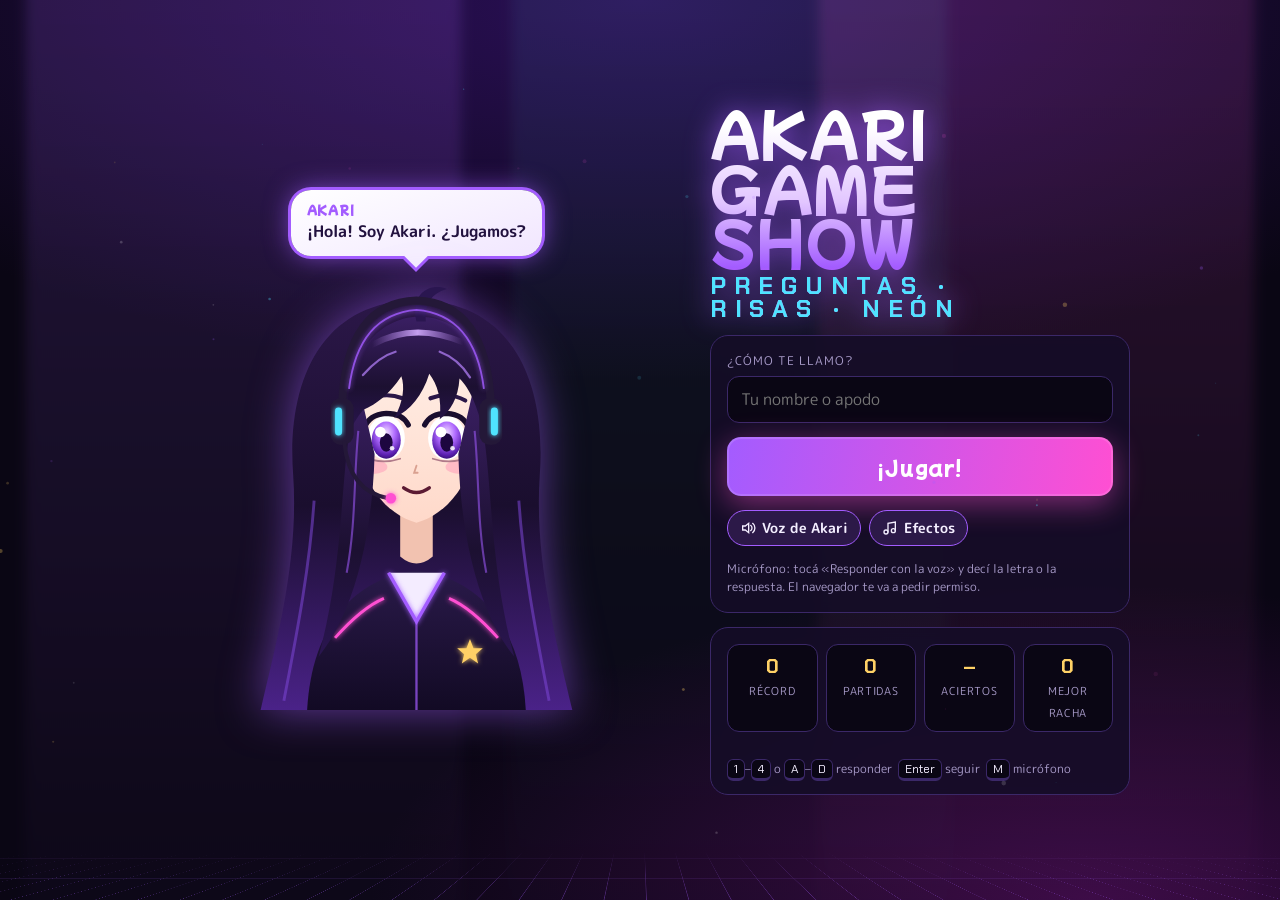
==== akari/index.html @ da3af395 "Agregar Akari Game Show: juego de preguntas con presentadora anime Juego en un único HTML: Akari en " ====
<!doctype html>
<html lang="es">
<head>
<meta charset="utf-8">
<meta name="viewport" content="width=device-width,initial-scale=1,viewport-fit=cover">
<!--WRAP-END-->
<title>Akari Game Show</title>
<meta name="claude:viewport-fit-sides" content="cover">
<meta name="theme-color" content="#0a0614">
<link rel="preconnect" href="https://fonts.googleapis.com">
<link rel="preconnect" href="https://fonts.gstatic.com" crossorigin>
<link rel="stylesheet" href="https://fonts.googleapis.com/css2?family=Chakra+Petch:wght@500;700&family=M+PLUS+Rounded+1c:wght@400;700;800&family=Mochiy+Pop+One&display=swap">
<style>
/* Layout: plató de neón a pantalla completa. Akari a la izquierda (arriba en el celular), tablero de preguntas a la derecha. Un solo look oscuro a propósito. */
:root{
  --ink:#0a0614; --panel:#150d27; --panel-2:#1f1439; --line:#3b2868;
  --violet:#a35cff; --pink:#ff4fd2; --cyan:#4fe3ff; --gold:#ffd166;
  --good:#4dffa6; --bad:#ff4d6d; --text:#f4eeff; --muted:#a99cca;
  --f-display:"Mochiy Pop One","M PLUS Rounded 1c",system-ui,sans-serif;
  --f-body:"M PLUS Rounded 1c",system-ui,-apple-system,"Segoe UI",sans-serif;
  --f-hud:"Chakra Petch",ui-monospace,"SFMono-Regular",Menlo,monospace;
  color-scheme:dark;
}
html,body{height:100%}
body{margin:0;background:var(--ink);color:var(--text);font-family:var(--f-body);font-size:15px;overflow:hidden;-webkit-tap-highlight-color:transparent}
button,input{font:inherit;color:inherit}
button{cursor:pointer}
:focus-visible{outline:3px solid var(--cyan);outline-offset:3px}
[hidden]{display:none!important}

/* ---------- Escenario de fondo ---------- */
#bg{position:fixed;inset:0;overflow:hidden;z-index:0;pointer-events:none;
  background:radial-gradient(120% 70% at 50% 0%,#2a0f56 0%,transparent 60%),radial-gradient(80% 50% at 85% 100%,#3a0b45 0%,transparent 70%),var(--ink)}
.beam{position:absolute;top:-10%;width:34vmax;height:120vmax;transform-origin:50% 0;
  background:linear-gradient(to bottom,color-mix(in srgb,var(--violet) 38%,transparent),transparent 70%);
  filter:blur(6px);opacity:.45;mix-blend-mode:screen;animation:sweep 9s ease-in-out infinite alternate}
.beam.b1{left:2%;animation-delay:-2s}
.beam.b2{right:2%;animation-duration:11s;background:linear-gradient(to bottom,color-mix(in srgb,var(--pink) 32%,transparent),transparent 70%)}
.beam.b3{left:40%;animation-duration:13s;opacity:.25;background:linear-gradient(to bottom,color-mix(in srgb,var(--cyan) 30%,transparent),transparent 65%)}
@keyframes sweep{from{transform:rotate(-24deg)}to{transform:rotate(24deg)}}
.floor{position:absolute;left:-50%;right:-50%;bottom:-6%;height:52%;transform:perspective(420px) rotateX(62deg);transform-origin:50% 100%;
  background-image:linear-gradient(color-mix(in srgb,var(--violet) 55%,transparent) 1.5px,transparent 1.5px),linear-gradient(90deg,color-mix(in srgb,var(--violet) 55%,transparent) 1.5px,transparent 1.5px);
  background-size:56px 56px;animation:floor 3s linear infinite;
  -webkit-mask-image:linear-gradient(to top,#000 10%,transparent 85%);mask-image:linear-gradient(to top,#000 10%,transparent 85%)}
@keyframes floor{to{background-position:0 56px,0 0}}
#fx{position:fixed;inset:0;width:100%;height:100%;z-index:5;pointer-events:none}

/* ---------- App ---------- */
#app{position:relative;z-index:1;height:100%;display:flex;flex-direction:column;
  padding-left:max(16px,env(safe-area-inset-left,0px));padding-right:max(16px,env(safe-area-inset-right,0px));padding-block:10px;box-sizing:border-box}
.screen{flex:1;min-height:0;display:flex;flex-direction:column}
.screen[hidden]{display:none!important}

/* ---------- Akari ---------- */
#akStage{position:relative;display:flex;align-items:center;justify-content:center;min-height:0}
#akWrap{position:relative;height:100%;aspect-ratio:300/380;max-width:100%;cursor:pointer;filter:drop-shadow(0 0 22px color-mix(in srgb,var(--violet) 55%,transparent))}
#akari{width:100%;height:100%;display:block;overflow:visible}
#akari *{transform-box:fill-box}
#akBody{animation:breathe 3.6s ease-in-out infinite;transform-origin:50% 100%}
@keyframes breathe{50%{transform:translateY(2.5px) scaleY(.995)}}
#akHead{transform-origin:50% 90%;transition:transform .35s cubic-bezier(.3,1.6,.5,1)}
#ahoge{transform-origin:20% 100%;animation:bob 2.4s ease-in-out infinite}
@keyframes bob{50%{transform:rotate(14deg)}}
.lock{transform-origin:50% 0;animation:sway 4.2s ease-in-out infinite}
#lockR{animation-delay:-2.1s}
@keyframes sway{50%{transform:skewX(3deg)}}
.eye-open{transform-origin:center;transition:transform .07s}
.iris{transition:transform .25s ease-out}
.eye-happy,.eye-closed,.fx-a{display:none}
#akari.blink .eye-open{transform:scaleY(.08)}
.brow{transform-origin:center;transition:transform .25s}
.blush{opacity:.45;transition:opacity .3s}
.mouth{display:none}.mouth.on{display:inline}
.mood-happy .eye-open,.mood-laugh .eye-open{display:none}
.mood-happy .eye-happy,.mood-laugh .eye-happy{display:inline}
.mood-happy .blush,.mood-laugh .blush,.mood-sad .blush{opacity:.85}
.mood-smug #eyeR .eye-open{display:none}.mood-smug #eyeR .eye-happy{display:inline}
.mood-smug #browL{transform:rotate(7deg) translateY(1px)}
.mood-surprised .brow{transform:translateY(-7px)}
.mood-surprised .iris{transform:scale(.78)!important}
.mood-sad #browL{transform:rotate(-13deg) translateY(-1px)}.mood-sad #browR{transform:rotate(13deg) translateY(-1px)}
.mood-fired #browL{transform:rotate(14deg) translateY(2px)}.mood-fired #browR{transform:rotate(-14deg) translateY(2px)}
.mood-think #browR{transform:translateY(-5px) rotate(-4deg)}
.mood-happy #fxSpark,.mood-fired #fxSpark{display:inline}
.mood-surprised #fxSweat,.mood-sad #fxSweat{display:inline}
.mood-laugh #fxHa{display:inline}
.mood-fired #fxFire{display:inline}
.fx-a{animation:fxpop 1.2s ease-in-out infinite;transform-origin:center}
@keyframes fxpop{50%{transform:translateY(-4px) scale(1.08)}}
#akWrap.r-jump{animation:jump .7s cubic-bezier(.3,1.7,.5,1)}
@keyframes jump{30%{transform:translateY(-9%) scale(1.03)}60%{transform:translateY(0) scale(.98,1.02)}}
#akWrap.r-shake{animation:shake .7s ease-in-out}
@keyframes shake{20%{transform:rotate(-4deg)}40%{transform:rotate(4deg)}60%{transform:rotate(-3deg)}80%{transform:rotate(2deg)}}
#akWrap.r-gasp{animation:gasp .5s ease-out}
@keyframes gasp{30%{transform:scale(1.07) translateY(-3%)}}
#akWrap.r-lean{animation:lean .9s ease-in-out}
@keyframes lean{40%{transform:rotate(-5deg) translateX(-3%)}}

.bubble{position:relative;background:linear-gradient(160deg,#fff 0%,#f1e6ff 100%);color:#22123f;border-radius:20px;padding:12px 16px;
  font-weight:700;line-height:1.4;box-shadow:0 0 0 3px var(--violet),0 0 26px color-mix(in srgb,var(--violet) 70%,transparent);min-height:2.8em}
.bubble .who{display:block;font-family:var(--f-display);font-size:.72rem;letter-spacing:.08em;color:var(--violet);margin-bottom:2px}
.bubble p{margin:0;font-size:1rem}
.bubble::after{content:"";position:absolute;width:18px;height:18px;background:#f6efff;box-shadow:3px 3px 0 0 var(--violet);transform:rotate(45deg)}

/* ---------- Pantalla de inicio ---------- */
#title{overflow-y:auto;align-items:center;gap:14px;padding-block:6px}
.title-grid{display:grid;grid-template-columns:minmax(240px,1fr) minmax(280px,420px);gap:28px;align-items:center;width:min(980px,100%);margin:auto}
#titleSlot #akStage{height:min(62vh,520px);flex-direction:column;gap:12px}
#titleSlot #akWrap{flex:1}
#titleSlot .bubble{order:-1;max-width:330px}
#titleSlot .bubble::after{bottom:-8px;left:50%;margin-left:-9px}
.logo{margin:0;font-family:var(--f-display);font-weight:400;line-height:.95;text-wrap:balance;font-size:clamp(2.2rem,6vw,3.6rem);
  background:linear-gradient(180deg,#fff 10%,#e2c6ff 45%,var(--violet) 75%,var(--pink));-webkit-background-clip:text;background-clip:text;color:transparent;
  filter:drop-shadow(0 0 14px color-mix(in srgb,var(--violet) 80%,transparent));animation:flicker 5s infinite}
.logo small{display:block;font-size:.42em;letter-spacing:.32em;color:var(--cyan);-webkit-text-fill-color:var(--cyan);margin-top:6px;font-family:var(--f-hud);font-weight:700}
@keyframes flicker{0%,92%,100%{opacity:1}93%{opacity:.55}95%{opacity:1}96%{opacity:.7}}
.panel{background:color-mix(in srgb,var(--panel) 88%,transparent);border:1px solid var(--line);border-radius:18px;padding:16px;backdrop-filter:blur(6px)}
.menu{display:flex;flex-direction:column;gap:14px}
.field label{display:block;font-size:.78rem;letter-spacing:.08em;text-transform:uppercase;color:var(--muted);margin-bottom:6px}
.field input{width:100%;box-sizing:border-box;background:var(--ink);border:1px solid var(--line);border-radius:12px;padding:11px 13px;font-size:1rem}
.field input:focus{border-color:var(--violet);outline:none;box-shadow:0 0 0 3px color-mix(in srgb,var(--violet) 35%,transparent)}
.btn{border:0;border-radius:14px;padding:13px 18px;font-weight:800;font-size:1rem;background:var(--panel-2);border:1px solid var(--line);transition:transform .12s,box-shadow .2s,background .2s}
.btn:hover{transform:translateY(-2px);box-shadow:0 6px 20px color-mix(in srgb,var(--violet) 35%,transparent)}
.btn:active{transform:translateY(1px) scale(.98)}
.btn.primary{font-family:var(--f-display);font-weight:400;font-size:1.25rem;letter-spacing:.03em;color:#fff;border:0;padding:15px 18px;
  background:linear-gradient(100deg,var(--violet),var(--pink));box-shadow:0 0 0 2px #ffffff22 inset,0 8px 30px color-mix(in srgb,var(--pink) 45%,transparent);animation:pulse 2.2s ease-in-out infinite}
@keyframes pulse{50%{box-shadow:0 0 0 2px #ffffff33 inset,0 8px 42px color-mix(in srgb,var(--pink) 70%,transparent)}}
.row{display:flex;gap:10px;flex-wrap:wrap}
.row>*{flex:1}
.stats{display:grid;grid-template-columns:repeat(4,1fr);gap:8px}
.stat{background:var(--ink);border:1px solid var(--line);border-radius:12px;padding:8px 6px;text-align:center}
.stat b{display:block;font-family:var(--f-hud);font-size:1.25rem;font-variant-numeric:tabular-nums;color:var(--gold)}
.stat span{font-size:.68rem;color:var(--muted);letter-spacing:.06em;text-transform:uppercase}
.toggles{display:flex;gap:8px;flex-wrap:wrap}
.chip-toggle{display:inline-flex;align-items:center;gap:6px;padding:7px 12px;border-radius:999px;border:1px solid var(--line);background:var(--ink);font-size:.85rem;font-weight:700}
.chip-toggle[aria-pressed="true"]{border-color:var(--violet);background:color-mix(in srgb,var(--violet) 22%,var(--ink))}
.chip-toggle svg{width:16px;height:16px}
.note{font-size:.78rem;color:var(--muted);line-height:1.45;margin:0}
.hist{list-style:none;margin:0;padding:0;display:flex;flex-direction:column;gap:4px;font-size:.85rem}
.hist li{display:flex;justify-content:space-between;gap:8px;color:var(--muted);font-variant-numeric:tabular-nums}
.hist li b{color:var(--text);font-family:var(--f-hud)}
.keys{display:flex;gap:6px;flex-wrap:wrap;font-size:.75rem;color:var(--muted)}
kbd{font-family:var(--f-hud);background:var(--ink);border:1px solid var(--line);border-bottom-width:3px;border-radius:6px;padding:1px 6px;color:var(--text)}

/* ---------- HUD ---------- */
.hud{display:flex;align-items:center;gap:10px;padding-bottom:8px;flex-wrap:wrap}
.hud .brand{font-family:var(--f-display);font-size:1rem;color:#fff;text-shadow:0 0 12px var(--violet);white-space:nowrap}
.hud .brand em{font-style:normal;color:var(--pink)}
.hud-stats{display:flex;gap:8px;align-items:center;margin-left:auto}
.pill{display:flex;align-items:baseline;gap:6px;background:var(--panel);border:1px solid var(--line);border-radius:999px;padding:5px 12px;font-family:var(--f-hud);font-weight:700;font-variant-numeric:tabular-nums;white-space:nowrap}
.pill small{font-size:.65rem;color:var(--muted);letter-spacing:.1em}
#hudScore{color:var(--gold);min-width:3.5ch;text-align:right;display:inline-block}
#hudScore.bump{animation:bump .4s}
@keyframes bump{40%{transform:scale(1.35);color:#fff}}
.hearts{letter-spacing:2px;font-size:1rem}
.hearts i{font-style:normal;color:var(--pink);text-shadow:0 0 8px var(--pink);display:inline-block}
.hearts i.lost{color:#4a3a63;text-shadow:none}
.hearts i.pop{animation:heartpop .6s}
@keyframes heartpop{30%{transform:scale(1.8) rotate(-15deg)}}
#hudStreak{color:#ffb347}
.icon-btn{width:38px;height:38px;border-radius:12px;border:1px solid var(--line);background:var(--panel);display:grid;place-items:center;padding:0}
.icon-btn svg{width:19px;height:19px}
.icon-btn[aria-pressed="false"]{opacity:.5}
.icon-btn.armed{border-color:var(--bad);color:var(--bad);width:auto;padding:0 10px;font-size:.78rem;font-weight:800}

/* ---------- Partida ---------- */
.game{flex:1;min-height:0;display:grid;grid-template-columns:minmax(260px,40%) minmax(0,1fr);gap:18px}
.game>*{min-width:0}
#gameSlot{min-height:0;display:flex}
#gameSlot #akStage{flex:1;min-width:0;flex-direction:column;justify-content:flex-end;gap:10px}
#gameSlot #akWrap{flex:1;min-height:0}
#gameSlot .bubble{width:100%;box-sizing:border-box;order:-1}
#gameSlot .bubble::after{bottom:-8px;left:50%;margin-left:-9px}
.board{min-height:0;overflow-y:auto;display:flex;flex-direction:column;gap:12px;padding:2px 2px 6px}
.qmeta{display:flex;gap:8px;align-items:center;flex-wrap:wrap}
.tag{font-size:.72rem;font-weight:800;letter-spacing:.08em;text-transform:uppercase;padding:5px 10px;border-radius:8px;background:var(--panel-2);border:1px solid var(--line)}
.tag.lv{color:var(--cyan);border-color:color-mix(in srgb,var(--cyan) 45%,var(--line))}
.tag.cat{color:#fff;background:linear-gradient(90deg,color-mix(in srgb,var(--violet) 55%,var(--panel)),var(--panel-2))}
.tag.count{margin-left:auto;font-family:var(--f-hud);font-variant-numeric:tabular-nums}
.qcard{position:relative;padding:18px 18px 16px;border-radius:18px;background:linear-gradient(160deg,var(--panel-2),var(--panel));border:1px solid var(--line);
  box-shadow:0 0 0 1px #ffffff0d inset,0 10px 40px #0008}
.qcard::before{content:"";position:absolute;inset:-1px;border-radius:inherit;padding:1.5px;background:linear-gradient(120deg,var(--violet),transparent 40%,transparent 60%,var(--pink));
  -webkit-mask:linear-gradient(#000 0 0) content-box,linear-gradient(#000 0 0);-webkit-mask-composite:xor;mask-composite:exclude;pointer-events:none}
#qText{margin:0;font-family:var(--f-display);font-weight:400;font-size:clamp(1.1rem,2.4vw,1.55rem);line-height:1.3;text-wrap:balance}
.qcard.enter{animation:qin .5s cubic-bezier(.2,1.4,.4,1)}
@keyframes qin{from{transform:translateY(14px) scale(.96);opacity:0}}
.timer{display:flex;align-items:center;gap:10px}
.timer-bar{flex:1;height:10px;border-radius:99px;background:var(--ink);border:1px solid var(--line);overflow:hidden}
#timerFill{height:100%;width:100%;transform-origin:0 50%;background:linear-gradient(90deg,var(--cyan),var(--violet),var(--pink));box-shadow:0 0 12px var(--violet)}
.timer.danger #timerFill{background:linear-gradient(90deg,var(--bad),#ff9a4d);animation:blinkbar .5s steps(2) infinite}
@keyframes blinkbar{50%{opacity:.55}}
#timerNum{font-family:var(--f-hud);font-weight:700;width:2.2ch;text-align:right;font-variant-numeric:tabular-nums;font-size:1.1rem}
.timer.danger #timerNum{color:var(--bad)}
.answers{display:grid;grid-template-columns:1fr 1fr;gap:10px}
.ans{position:relative;display:flex;align-items:center;gap:12px;text-align:left;min-height:58px;padding:10px 14px 10px 10px;border-radius:14px;
  background:linear-gradient(180deg,#24184a,#1a1036);border:1.5px solid var(--line);font-weight:800;font-size:1rem;line-height:1.25;
  transition:transform .15s,border-color .2s,box-shadow .2s,opacity .3s;animation:ain .45s cubic-bezier(.2,1.4,.4,1) backwards}
.ans:nth-child(2){animation-delay:.06s}.ans:nth-child(3){animation-delay:.12s}.ans:nth-child(4){animation-delay:.18s}
@keyframes ain{from{transform:translateX(-14px);opacity:0}}
.ans .k{flex:none;width:34px;height:34px;display:grid;place-items:center;font-family:var(--f-hud);font-weight:700;border-radius:10px;
  background:var(--ink);border:1.5px solid var(--violet);color:var(--violet);transition:.2s}
.ans:not(:disabled):hover{transform:translateY(-2px);border-color:var(--violet);box-shadow:0 0 22px color-mix(in srgb,var(--violet) 45%,transparent)}
.ans:not(:disabled):hover .k{background:var(--violet);color:#fff}
.ans:disabled{cursor:default}
.ans.correct{border-color:var(--good);background:linear-gradient(180deg,#0f4a35,#0b2d22);box-shadow:0 0 26px color-mix(in srgb,var(--good) 55%,transparent);animation:okpulse .8s}
.ans.correct .k{background:var(--good);border-color:var(--good);color:#04261a}
.ans.wrong{border-color:var(--bad);background:linear-gradient(180deg,#4d1426,#2b0b17);animation:wshake .45s}
.ans.wrong .k{background:var(--bad);border-color:var(--bad);color:#fff}
.ans.dim{opacity:.38}
.ans.removed{opacity:.12;filter:grayscale(1)}
.ans.heard{outline:2px dashed var(--cyan);outline-offset:3px}
@keyframes okpulse{40%{transform:scale(1.04)}}
@keyframes wshake{20%,60%{transform:translateX(-6px)}40%,80%{transform:translateX(6px)}}
.actions{display:flex;gap:10px;align-items:center;flex-wrap:wrap}
.actions .btn{display:inline-flex;align-items:center;gap:8px}
.actions svg{width:18px;height:18px}
#micBtn.listening{border-color:var(--pink);color:#fff;background:color-mix(in srgb,var(--pink) 30%,var(--panel-2));animation:pulse 1.2s infinite}
#nextBtn{margin-left:auto;font-family:var(--f-display);font-weight:400;color:#fff;border:0;background:linear-gradient(100deg,var(--violet),var(--pink))}
#heard{font-size:.85rem;color:var(--cyan);min-height:1.2em;margin:0}
.explain{margin:0;padding:12px 14px;border-radius:14px;background:var(--ink);border:1px solid var(--line);line-height:1.45;font-size:.95rem}
.explain b{color:var(--good)}
.explain.bad b{color:var(--bad)}
.scorepop{position:fixed;z-index:6;font-family:var(--f-hud);font-weight:700;font-size:1.6rem;color:var(--gold);text-shadow:0 0 12px var(--gold);pointer-events:none;animation:rise 1.1s ease-out forwards}
@keyframes rise{to{transform:translateY(-60px);opacity:0}}

/* Cartel de nivel */
#banner{position:fixed;left:0;right:0;top:38%;z-index:7;text-align:center;pointer-events:none;padding:14px 16px;
  background:linear-gradient(90deg,transparent,color-mix(in srgb,var(--violet) 80%,transparent) 20%,color-mix(in srgb,var(--pink) 80%,transparent) 80%,transparent);
  font-family:var(--f-display);font-size:clamp(1.4rem,5vw,2.6rem);color:#fff;text-shadow:0 0 18px #fff8;animation:banner 2.2s ease-in-out forwards}
#banner small{display:block;font-family:var(--f-hud);font-size:.4em;letter-spacing:.3em}
@keyframes banner{0%{transform:translateX(-100%) skewX(-12deg)}18%,82%{transform:none}100%{transform:translateX(100%) skewX(-12deg)}}

/* ---------- Final ---------- */
#end{overflow-y:auto;align-items:center}
.end-grid{display:grid;grid-template-columns:minmax(220px,1fr) minmax(280px,440px);gap:24px;align-items:center;width:min(940px,100%);margin:auto}
#endSlot #akStage{height:min(60vh,480px);flex-direction:column;gap:12px}
#endSlot #akWrap{flex:1}
#endSlot .bubble{order:-1;max-width:340px}
#endSlot .bubble::after{bottom:-8px;left:50%;margin-left:-9px}
.end-score{font-family:var(--f-hud);font-weight:700;font-size:clamp(3rem,10vw,4.6rem);line-height:1;color:var(--gold);text-shadow:0 0 24px color-mix(in srgb,var(--gold) 60%,transparent);font-variant-numeric:tabular-nums}
.rank{font-family:var(--f-display);font-size:1.3rem;color:#fff;margin:4px 0 0}
.record{display:inline-block;margin-top:8px;padding:4px 10px;border-radius:8px;background:var(--gold);color:#2b1a00;font-weight:800;font-size:.8rem;letter-spacing:.08em;animation:pulse 1.4s infinite}
.end-head{text-align:center}

/* ---------- Celular ---------- */
@media (max-width:820px){
  body{font-size:14px}
  .title-grid,.end-grid{grid-template-columns:1fr;gap:14px}
  #titleSlot #akStage,#endSlot #akStage{height:auto;flex-direction:row;align-items:flex-end;gap:10px}
  #titleSlot #akWrap,#endSlot #akWrap{flex:none;height:clamp(170px,30vh,260px)}
  #titleSlot .bubble,#endSlot .bubble{order:2;flex:1;align-self:center;max-width:none}
  #titleSlot .bubble::after,#endSlot .bubble::after{bottom:auto;top:50%;left:-8px;margin:-9px 0 0;box-shadow:-3px 3px 0 0 var(--violet)}
  .logo{text-align:center}
  .game{grid-template-columns:1fr;grid-template-rows:auto minmax(0,1fr);gap:10px}
  #gameSlot #akStage{flex-direction:row;align-items:flex-end;gap:10px}
  #gameSlot #akWrap{flex:none;height:clamp(130px,22vh,200px)}
  #gameSlot .bubble{order:2;flex:1;align-self:center;padding:10px 12px}
  #gameSlot .bubble p{font-size:.92rem}
  #gameSlot .bubble::after{bottom:auto;top:50%;left:-8px;margin:-9px 0 0;box-shadow:-3px 3px 0 0 var(--violet)}
  .answers{gap:8px}
  .ans{min-height:52px;padding:8px 10px 8px 8px;gap:8px;font-size:.9rem}
  .ans .k{width:28px;height:28px;border-radius:8px}
  .pill small{display:none}
  #explain{display:none}
  .board{gap:10px}
  .actions .btn{padding:10px 14px}
  .hud .brand{display:none}
  .hud-stats{margin-left:0}
  .hud{gap:6px}
  .pill{padding:4px 9px}
  .icon-btn{width:34px;height:34px;border-radius:10px}
  .hud .hud-stats{flex:1}
  .qcard{padding:14px}
  .keys{display:none}
}
@media (max-width:420px){ .stats{grid-template-columns:repeat(2,1fr)} .hud{gap:5px} .hud-stats{gap:5px} .icon-btn{width:32px;height:32px} .pill{padding:4px 8px} }
@media (max-width:340px){ .answers{grid-template-columns:1fr} #hSfx{display:none} }
@media (prefers-reduced-motion:reduce){*,*::before,*::after{animation-duration:.01ms!important;animation-iteration-count:1!important;transition-duration:.01ms!important}}
</style>

<div id="bg" aria-hidden="true"><div class="beam b1"></div><div class="beam b2"></div><div class="beam b3"></div><div class="floor"></div></div>
<canvas id="fx" aria-hidden="true"></canvas>

<div id="app">
  <!-- Akari: un único SVG que se mueve entre pantallas -->
  <div id="akStage">
    <div class="bubble" aria-live="polite"><span class="who">AKARI</span><p id="bubbleText">¡Hola! Soy Akari. ¿Jugamos?</p></div>
    <div id="akWrap" title="Tocá a Akari">
      <svg id="akari" class="mood-neutral" viewBox="0 0 300 380" role="img" aria-label="Akari, la presentadora del show">
        <defs>
          <linearGradient id="hairG" x1="0" y1="0" x2="0" y2="1"><stop offset="0" stop-color="#2b1748"/><stop offset=".5" stop-color="#1a0e2e"/><stop offset="1" stop-color="#4a2288"/></linearGradient>
          <linearGradient id="hairFront" x1="0" y1="0" x2="0" y2="1"><stop offset="0" stop-color="#3a1f63"/><stop offset=".6" stop-color="#1c1031"/><stop offset="1" stop-color="#2a1550"/></linearGradient>
          <linearGradient id="hairHi" x1="0" x2="1"><stop offset="0" stop-color="#c08cff" stop-opacity="0"/><stop offset=".5" stop-color="#d4adff"/><stop offset="1" stop-color="#c08cff" stop-opacity="0"/></linearGradient>
          <radialGradient id="irisG" cx=".5" cy=".3" r=".75"><stop offset="0" stop-color="#f0dcff"/><stop offset=".4" stop-color="#b06bff"/><stop offset=".8" stop-color="#5a1fb0"/><stop offset="1" stop-color="#2c0b63"/></radialGradient>
          <linearGradient id="skinG" x1="0" y1="0" x2="0" y2="1"><stop offset="0" stop-color="#fff0e8"/><stop offset="1" stop-color="#ffd9ca"/></linearGradient>
          <linearGradient id="jacketG" x1="0" y1="0" x2="0" y2="1"><stop offset="0" stop-color="#2a1a4a"/><stop offset="1" stop-color="#120a24"/></linearGradient>
          <filter id="glow" x="-50%" y="-50%" width="200%" height="200%"><feGaussianBlur stdDeviation="2.4" result="b"/><feMerge><feMergeNode in="b"/><feMergeNode in="SourceGraphic"/></feMerge></filter>
        </defs>
        <g id="akBody">
          <!-- pelo de atrás -->
          <path d="M150 28C68 28 38 98 44 178C49 250 30 320 16 380H284C270 320 251 250 256 178C262 98 232 28 150 28Z" fill="url(#hairG)"/>
          <path d="M62 200C58 260 46 320 36 372" stroke="#7d45d6" stroke-width="2.5" fill="none" opacity=".55"/>
          <path d="M238 200C242 260 254 320 264 372" stroke="#7d45d6" stroke-width="2.5" fill="none" opacity=".55"/>
          <!-- cuerpo -->
          <path d="M136 198V248Q150 260 164 248V198Z" fill="#f2c2b0"/>
          <path d="M56 380C60 306 98 266 150 260C202 266 240 306 244 380Z" fill="url(#jacketG)"/>
          <path d="M126 262L150 304L174 262Z" fill="#f4ecff"/>
          <path d="M150 304V380" stroke="#a35cff" stroke-width="2" opacity=".7"/>
          <path d="M126 262L150 304L174 262" fill="none" stroke="#a35cff" stroke-width="3" filter="url(#glow)"/>
          <path d="M80 318C96 300 108 290 122 284M220 318C204 300 192 290 178 284" stroke="#ff4fd2" stroke-width="2.5" fill="none" filter="url(#glow)"/>
          <g transform="translate(196 330)"><path d="M0-11L3-3L11-3L5 2L7 10L0 5L-7 10L-5 2L-11-3L-3-3Z" fill="#ffd166" filter="url(#glow)"/></g>
          <g id="akHead">
            <!-- cara -->
            <path d="M96 128C96 80 120 62 150 62C180 62 204 80 204 128C204 174 182 210 150 219C118 210 96 174 96 128Z" fill="url(#skinG)"/>
            <ellipse class="blush" cx="113" cy="171" rx="12" ry="6" fill="#ff8fb3"/>
            <ellipse class="blush" cx="187" cy="171" rx="12" ry="6" fill="#ff8fb3"/>
            <!-- ojos -->
            <g id="eyeL">
              <g class="eye-open">
                <ellipse cx="124" cy="146" rx="16" ry="19" fill="#fff"/>
                <g class="iris"><ellipse cx="124" cy="148" rx="12.5" ry="16" fill="url(#irisG)"/><ellipse cx="124" cy="150" rx="5.5" ry="8" fill="#1d0640"/>
                  <circle cx="119" cy="141" r="4.6" fill="#fff"/><circle cx="129" cy="155" r="2" fill="#fff" opacity=".85"/></g>
                <path d="M105 138Q109 126 124 125Q138 125 143 135" fill="none" stroke="#1a0e2e" stroke-width="4.5" stroke-linecap="round"/>
                <path d="M106 137L99 131" stroke="#1a0e2e" stroke-width="3" stroke-linecap="round"/>
                <path d="M112 165Q124 168 136 164" fill="none" stroke="#b07a8a" stroke-width="1.5" stroke-linecap="round"/>
              </g>
              <path class="eye-happy" d="M108 150Q124 132 140 150" fill="none" stroke="#1a0e2e" stroke-width="4.5" stroke-linecap="round"/>
            </g>
            <g id="eyeR">
              <g class="eye-open">
                <ellipse cx="176" cy="146" rx="16" ry="19" fill="#fff"/>
                <g class="iris"><ellipse cx="176" cy="148" rx="12.5" ry="16" fill="url(#irisG)"/><ellipse cx="176" cy="150" rx="5.5" ry="8" fill="#1d0640"/>
                  <circle cx="171" cy="141" r="4.6" fill="#fff"/><circle cx="181" cy="155" r="2" fill="#fff" opacity=".85"/></g>
                <path d="M157 135Q162 125 176 125Q191 126 195 138" fill="none" stroke="#1a0e2e" stroke-width="4.5" stroke-linecap="round"/>
                <path d="M194 137L201 131" stroke="#1a0e2e" stroke-width="3" stroke-linecap="round"/>
                <path d="M164 164Q176 168 188 165" fill="none" stroke="#b07a8a" stroke-width="1.5" stroke-linecap="round"/>
              </g>
              <path class="eye-happy" d="M160 150Q176 132 192 150" fill="none" stroke="#1a0e2e" stroke-width="4.5" stroke-linecap="round"/>
            </g>
            <path id="browL" class="brow" d="M108 114Q122 106 138 112" fill="none" stroke="#2a1748" stroke-width="3.5" stroke-linecap="round"/>
            <path id="browR" class="brow" d="M162 112Q178 106 192 114" fill="none" stroke="#2a1748" stroke-width="3.5" stroke-linecap="round"/>
            <path d="M150 170L148 176L151 176" fill="none" stroke="#d9a090" stroke-width="1.6" stroke-linecap="round"/>
            <!-- bocas -->
            <path class="mouth on" data-m="smile" d="M139 189Q150 197 161 189" fill="none" stroke="#5b1a33" stroke-width="3" stroke-linecap="round"/>
            <path class="mouth" data-m="flat" d="M142 192Q150 193 158 191" fill="none" stroke="#5b1a33" stroke-width="3" stroke-linecap="round"/>
            <path class="mouth" data-m="smirk" d="M140 192Q152 195 162 186" fill="none" stroke="#5b1a33" stroke-width="3" stroke-linecap="round"/>
            <path class="mouth" data-m="sad" d="M141 195Q150 188 159 195" fill="none" stroke="#5b1a33" stroke-width="3" stroke-linecap="round"/>
            <g class="mouth" data-m="talkS"><path d="M143 187Q150 186 157 187Q155 196 150 196Q145 196 143 187Z" fill="#6b1f3a"/></g>
            <g class="mouth" data-m="talkB"><path d="M140 185Q150 184 160 185Q158 202 150 202Q142 202 140 185Z" fill="#6b1f3a"/><ellipse cx="150" cy="198" rx="6" ry="3" fill="#ff7c9c"/></g>
            <g class="mouth" data-m="o"><ellipse cx="150" cy="193" rx="6" ry="8" fill="#6b1f3a"/><ellipse cx="150" cy="197" rx="3.5" ry="2.5" fill="#ff7c9c"/></g>
            <g class="mouth" data-m="grin"><path d="M135 184Q150 187 165 184Q162 204 150 205Q138 204 135 184Z" fill="#6b1f3a"/><path d="M137 185Q150 188 163 185L162 189Q150 191 138 189Z" fill="#fff"/><ellipse cx="150" cy="200" rx="7" ry="3.5" fill="#ff7c9c"/></g>
            <g class="mouth" data-m="laugh"><path d="M131 182Q150 186 169 182Q165 212 150 213Q135 212 131 182Z" fill="#6b1f3a"/><path d="M133 183Q150 187 167 183L166 188Q150 191 134 188Z" fill="#fff"/><ellipse cx="150" cy="206" rx="9" ry="5" fill="#ff7c9c"/></g>
            <!-- mechones laterales y flequillo -->
            <path id="lockL" class="lock" d="M101 104C82 160 92 236 66 334C94 300 112 236 114 160Z" fill="url(#hairFront)"/>
            <path id="lockR" class="lock" d="M199 104C218 160 208 236 234 334C206 300 188 236 186 160Z" fill="url(#hairFront)"/>
            <path d="M92 142C84 76 118 42 152 42C190 42 220 76 208 142C202 118 196 104 187 95C186 112 179 123 170 130C172 113 168 100 161 91C155 110 145 122 131 129C139 114 140 102 137 93C127 108 116 117 104 122C99 128 95 135 92 142Z" fill="url(#hairFront)"/>
            <path d="M112 66Q148 46 190 64" fill="none" stroke="url(#hairHi)" stroke-width="5" stroke-linecap="round" opacity=".9"/>
            <path d="M104 92Q118 76 132 72M170 72Q186 78 196 94" fill="none" stroke="#b884ff" stroke-width="2" stroke-linecap="round" opacity=".7"/>
            <path d="M100 140C96 180 98 220 90 262" fill="none" stroke="#a35cff" stroke-width="1.8" opacity=".55"/>
            <path d="M200 140C204 180 202 220 210 262" fill="none" stroke="#a35cff" stroke-width="1.8" opacity=".55"/>
            <path id="ahoge" d="M150 46C144 22 162 12 176 18C162 22 157 31 158 46Z" fill="#2a1650"/>
            <!-- auriculares -->
            <path d="M86 118Q90 30 150 28Q210 30 214 118" fill="none" stroke="#241838" stroke-width="7" stroke-linecap="round"/>
            <path d="M92 104Q100 40 150 36Q200 40 208 104" fill="none" stroke="#a35cff" stroke-width="1.6" opacity=".85" filter="url(#glow)"/>
            <rect x="76" y="112" width="20" height="40" rx="9" fill="#241838"/>
            <rect x="204" y="112" width="20" height="40" rx="9" fill="#241838"/>
            <rect x="80" y="120" width="6" height="24" rx="3" fill="#4fe3ff" filter="url(#glow)"/>
            <rect x="214" y="120" width="6" height="24" rx="3" fill="#4fe3ff" filter="url(#glow)"/>
            <path d="M88 150Q92 192 126 198" fill="none" stroke="#241838" stroke-width="3.5" stroke-linecap="round"/>
            <circle cx="128" cy="198" r="4.5" fill="#ff4fd2" filter="url(#glow)"/>
            <!-- efectos por expresión -->
            <g id="fxSpark" class="fx-a"><path d="M228 60l4 10 10 4-10 4-4 10-4-10-10-4 10-4z" fill="#ffd166"/><path d="M70 66l3 6 6 3-6 3-3 6-3-6-6-3 6-3z" fill="#4fe3ff"/></g>
            <g id="fxSweat" class="fx-a"><path d="M206 92C200 104 200 110 206 112C212 110 212 104 206 92Z" fill="#8fdcff" stroke="#fff" stroke-width="1.5"/></g>
            <g id="fxHa" class="fx-a" font-family="Mochiy Pop One, sans-serif" font-size="22" fill="#ff4fd2"><text x="214" y="70">JA</text><text x="232" y="98" font-size="16">JA</text><text x="50" y="80" font-size="18">JA</text></g>
            <g id="fxFire" class="fx-a"><path d="M232 70C224 58 232 46 238 40C238 50 248 54 246 66C244 74 236 76 232 70Z" fill="#ff7a2f"/><path d="M236 70C232 64 236 58 239 55C240 60 244 63 242 68Z" fill="#ffd166"/></g>
          </g>
        </g>
      </svg>
    </div>
  </div>

  <!-- INICIO -->
  <section id="title" class="screen" aria-label="Inicio">
    <div class="title-grid">
      <div id="titleSlot"></div>
      <div class="menu">
        <h1 class="logo">AKARI<br>GAME SHOW<small>PREGUNTAS · RISAS · NEÓN</small></h1>
        <div class="panel menu">
          <div class="field"><label for="nameIn">¿Cómo te llamo?</label><input id="nameIn" maxlength="16" autocomplete="nickname" placeholder="Tu nombre o apodo"></div>
          <button id="playBtn" class="btn primary">¡Jugar!</button>
          <button id="contBtn" class="btn" hidden>Continuar partida</button>
          <div class="toggles">
            <button class="chip-toggle" id="tVoice" aria-pressed="true"><svg viewBox="0 0 24 24" fill="none" stroke="currentColor" stroke-width="2" stroke-linecap="round"><path d="M4 9v6h4l5 4V5L8 9z"/><path d="M16 8a5 5 0 0 1 0 8M19 5a9 9 0 0 1 0 14"/></svg>Voz de Akari</button>
            <button class="chip-toggle" id="tSfx" aria-pressed="true"><svg viewBox="0 0 24 24" fill="none" stroke="currentColor" stroke-width="2" stroke-linecap="round"><path d="M9 18V5l11-2v13"/><circle cx="6" cy="18" r="3"/><circle cx="17" cy="16" r="3"/></svg>Efectos</button>
          </div>
          <p class="note" id="capNote"></p>
        </div>
        <div class="panel menu">
          <div class="stats">
            <div class="stat"><b id="stBest">0</b><span>Récord</span></div>
            <div class="stat"><b id="stGames">0</b><span>Partidas</span></div>
            <div class="stat"><b id="stAcc">–</b><span>Aciertos</span></div>
            <div class="stat"><b id="stStreak">0</b><span>Mejor racha</span></div>
          </div>
          <ul class="hist" id="hist"></ul>
          <div class="keys"><span><kbd>1</kbd>–<kbd>4</kbd> o <kbd>A</kbd>–<kbd>D</kbd> responder</span><span><kbd>Enter</kbd> seguir</span><span><kbd>M</kbd> micrófono</span></div>
        </div>
      </div>
    </div>
  </section>

  <!-- PARTIDA -->
  <section id="game" class="screen" aria-label="Partida" hidden>
    <div class="hud">
      <div class="brand">AKARI <em>GAME SHOW</em></div>
      <div class="hud-stats">
        <div class="pill"><small>PTS</small><span id="hudScore">0</span></div>
        <div class="pill hearts" id="hudLives" aria-label="Vidas"></div>
        <div class="pill" title="Racha"><small>RACHA</small><span aria-hidden="true">🔥</span><span id="hudStreak">0</span></div>
      </div>
      <button class="icon-btn" id="hVoice" aria-pressed="true" title="Voz de Akari"><svg viewBox="0 0 24 24" fill="none" stroke="currentColor" stroke-width="2" stroke-linecap="round"><path d="M4 9v6h4l5 4V5L8 9z"/><path d="M16 8a5 5 0 0 1 0 8"/></svg></button>
      <button class="icon-btn" id="hSfx" aria-pressed="true" title="Efectos de sonido"><svg viewBox="0 0 24 24" fill="none" stroke="currentColor" stroke-width="2" stroke-linecap="round"><path d="M9 18V5l11-2v13"/><circle cx="6" cy="18" r="3"/><circle cx="17" cy="16" r="3"/></svg></button>
      <button class="icon-btn" id="restartBtn" title="Reiniciar partida"><svg viewBox="0 0 24 24" fill="none" stroke="currentColor" stroke-width="2" stroke-linecap="round"><path d="M3 12a9 9 0 1 0 3-6.7L3 8"/><path d="M3 3v5h5"/></svg></button>
      <button class="icon-btn" id="homeBtn" title="Volver al menú"><svg viewBox="0 0 24 24" fill="none" stroke="currentColor" stroke-width="2" stroke-linecap="round"><path d="M3 11l9-8 9 8"/><path d="M5 10v10h14V10"/></svg></button>
    </div>
    <div class="game">
      <div id="gameSlot"></div>
      <div class="board">
        <div class="qmeta"><span class="tag lv" id="qLevel">Nivel 1</span><span class="tag cat" id="qCat">Cultura general</span><span class="tag count" id="qCount">01/15</span></div>
        <div class="qcard" id="qCard"><p id="qText">…</p></div>
        <div class="timer" id="timer"><div class="timer-bar"><div id="timerFill"></div></div><span id="timerNum">20</span></div>
        <div class="answers" id="answers"></div>
        <p id="heard" aria-live="polite"></p>
        <p class="explain" id="explain" hidden></p>
        <div class="actions">
          <button class="btn" id="micBtn" hidden><svg viewBox="0 0 24 24" fill="none" stroke="currentColor" stroke-width="2" stroke-linecap="round"><rect x="9" y="3" width="6" height="11" rx="3"/><path d="M5 11a7 7 0 0 0 14 0M12 18v3"/></svg><span>Responder con la voz</span></button>
          <button class="btn" id="fiftyBtn">50 : 50</button>
          <button class="btn" id="nextBtn" hidden>Siguiente ➜</button>
        </div>
      </div>
    </div>
  </section>

  <!-- FINAL -->
  <section id="end" class="screen" aria-label="Resultado" hidden>
    <div class="end-grid">
      <div id="endSlot"></div>
      <div class="menu">
        <div class="panel end-head">
          <div class="note">PUNTUACIÓN FINAL</div>
          <div class="end-score" id="endScore">0</div>
          <p class="rank" id="endRank">—</p>
          <span class="record" id="endRecord" hidden>¡NUEVO RÉCORD!</span>
        </div>
        <div class="panel menu">
          <div class="stats">
            <div class="stat"><b id="enCorrect">0</b><span>Correctas</span></div>
            <div class="stat"><b id="enAcc">0%</b><span>Precisión</span></div>
            <div class="stat"><b id="enStreak">0</b><span>Racha</span></div>
            <div class="stat"><b id="enBest">0</b><span>Récord</span></div>
          </div>
          <div class="row"><button class="btn primary" id="againBtn">Jugar otra vez</button></div>
          <div class="row"><button class="btn" id="menuBtn">Menú</button></div>
        </div>
      </div>
    </div>
  </section>
</div>

<script>
(() => {
'use strict';
const $ = s => document.querySelector(s);
const $$ = s => [...document.querySelectorAll(s)];
const reduceMotion = matchMedia('(prefers-reduced-motion: reduce)').matches;
const rnd = a => a[Math.floor(Math.random() * a.length)];
const shuffle = a => { a = a.slice(); for (let i = a.length - 1; i > 0; i--) { const j = Math.floor(Math.random() * (i + 1)); [a[i], a[j]] = [a[j], a[i]]; } return a; };

/* ===================== PREGUNTAS ===================== */
const CATS = {
  cg: 'Cultura general', an: 'Anime', vg: 'Videojuegos', te: 'Terror', lo: 'Lógica', tr: 'Tramposa'
};
// d: dificultad 1-3 · a: índice de la respuesta correcta · x: explicación
const Q = [
  {id:1,c:'cg',d:1,q:'¿Qué órganos producen la orina?',o:['La vejiga urinaria','Los riñones','Los uréteres','El hígado'],a:1,x:'Los riñones la producen. La vejiga solo la guarda.'},
  {id:2,c:'cg',d:1,q:'¿Cuál es el planeta más grande del sistema solar?',o:['Saturno','Júpiter','Neptuno','La Tierra'],a:1,x:'Júpiter: le entran más de mil Tierras adentro.'},
  {id:3,c:'cg',d:1,q:'¿En qué país están las pirámides de Guiza?',o:['México','Perú','Egipto','Sudán'],a:2,x:'Están en Egipto, al lado de El Cairo.'},
  {id:4,c:'cg',d:2,q:'¿Cuál es el símbolo químico del oro?',o:['Ag','Au','Or','Go'],a:1,x:'Au, del latín aurum. Ag es la plata.'},
  {id:5,c:'cg',d:2,q:'¿Cuál es el hueso más largo del cuerpo humano?',o:['La tibia','El húmero','El fémur','El peroné'],a:2,x:'El fémur, en el muslo.'},
  {id:6,c:'cg',d:3,q:'¿Cuántos corazones tiene un pulpo?',o:['Uno','Dos','Tres','Ocho'],a:2,x:'Tres: uno principal y dos para las branquias.'},
  {id:7,c:'cg',d:3,q:'Contando sus territorios, ¿qué país tiene más husos horarios?',o:['Rusia','Estados Unidos','Francia','China'],a:2,x:'Francia, gracias a sus territorios de ultramar.'},
  {id:8,c:'an',d:1,q:'¿Qué sueña llegar a ser Naruto Uzumaki?',o:['Hokage','Rey de los Piratas','Cazador','Maestro Pokémon'],a:0,x:'Hokage, el líder de la Aldea de la Hoja.'},
  {id:9,c:'an',d:1,q:'En One Piece, ¿qué quiere ser Luffy?',o:['Hokage','Almirante','Rey de los Piratas','Shinigami'],a:2,x:'¡El Rey de los Piratas!'},
  {id:10,c:'an',d:1,q:'En Dragon Ball, ¿cuántas esferas del dragón hay que reunir?',o:['Cinco','Siete','Nueve','Doce'],a:1,x:'Siete esferas para invocar a Shenlong.'},
  {id:11,c:'an',d:2,q:'¿Qué shinigami deja caer la Death Note en el mundo humano?',o:['Ryuk','Rem','Light','L'],a:0,x:'Ryuk, el de las manzanas.'},
  {id:12,c:'an',d:2,q:'¿Qué estudio hizo «El viaje de Chihiro»?',o:['Toei Animation','Studio Ghibli','MAPPA','Kyoto Animation'],a:1,x:'Studio Ghibli, con Hayao Miyazaki.'},
  {id:13,c:'an',d:2,q:'Al empezar Attack on Titan, ¿cuántas murallas protegen a la humanidad?',o:['Dos','Tres','Cuatro','Cinco'],a:1,x:'Tres: María, Rose y Sina.'},
  {id:14,c:'an',d:3,q:'¿Cuál es la ley básica de la alquimia en Fullmetal Alchemist?',o:['Intercambio equivalente','Conservación del alma','La ley del más fuerte','El poder de la amistad'],a:0,x:'Intercambio equivalente: para obtener algo, hay que dar algo del mismo valor.'},
  {id:15,c:'an',d:3,q:'¿Qué respiración usa Tanjiro al empezar Demon Slayer?',o:['Del Agua','Del Fuego','Del Trueno','De la Bestia'],a:0,x:'La Respiración del Agua, que le enseñó Urokodaki.'},
  {id:16,c:'vg',d:1,q:'¿Qué empresa creó la consola PlayStation?',o:['Nintendo','Sega','Sony','Microsoft'],a:2,x:'Sony, en 1994.'},
  {id:17,c:'vg',d:1,q:'¿Qué come Pac-Man para poder comerse a los fantasmas?',o:['Cerezas','Píldoras de poder','Hongos','Monedas'],a:1,x:'Las píldoras de poder, las grandes de las esquinas.'},
  {id:18,c:'vg',d:1,q:'¿En qué juego aparecen los Creepers?',o:['Terraria','Minecraft','Roblox','Fortnite'],a:1,x:'Minecraft. Sssss… ¡bum!'},
  {id:19,c:'vg',d:2,q:'¿En qué región empieza Pokémon Rojo y Azul?',o:['Johto','Kanto','Hoenn','Sinnoh'],a:1,x:'Kanto, saliendo de Pueblo Paleta.'},
  {id:20,c:'vg',d:2,q:'¿Cómo se llama el protagonista de Half-Life?',o:['Gordon Freeman','Master Chief','Solid Snake','Isaac Clarke'],a:0,x:'Gordon Freeman, el físico de la palanca.'},
  {id:21,c:'vg',d:2,q:'En la saga Zelda, ¿quién suele ser el gran villano?',o:['Bowser','Ganondorf','Dr. Wily','Ridley'],a:1,x:'Ganondorf, o su forma Ganon.'},
  {id:22,c:'vg',d:3,q:'¿En qué año se creó el primer Tetris?',o:['1979','1984','1989','1995'],a:1,x:'En 1984, por Alekséi Pázhitnov.'},
  {id:23,c:'te',d:1,q:'Según la leyenda, ¿qué criatura le teme al ajo?',o:['El hombre lobo','El vampiro','El zombi','La momia'],a:1,x:'El vampiro. El hombre lobo le teme a la plata.'},
  {id:24,c:'te',d:1,q:'¿Cómo se llama el payaso de «It», de Stephen King?',o:['Pennywise','Chucky','Jason','Freddy'],a:0,x:'Pennywise, el payaso bailarín.'},
  {id:25,c:'te',d:2,q:'¿Quién escribió «Frankenstein»?',o:['Bram Stoker','Mary Shelley','Edgar Allan Poe','H. P. Lovecraft'],a:1,x:'Mary Shelley, en 1818.'},
  {id:26,c:'te',d:2,q:'¿En qué ciudad ficticia transcurre Resident Evil 2?',o:['Silent Hill','Raccoon City','Derry','Haddonfield'],a:1,x:'Raccoon City. Derry es la de «It».'},
  {id:27,c:'te',d:2,q:'¿Qué escritor creó a Cthulhu?',o:['H. P. Lovecraft','Edgar Allan Poe','Stephen King','Bram Stoker'],a:0,x:'H. P. Lovecraft, en 1928.'},
  {id:28,c:'te',d:3,q:'¿En qué pueblo ocurre «Halloween» (1978), con Michael Myers?',o:['Haddonfield','Derry','Springwood','Crystal Lake'],a:0,x:'Haddonfield, Illinois.'},
  {id:29,c:'te',d:3,q:'¿En qué película una cinta maldita mata a los siete días de verla?',o:['El exorcista','The Ring (El aro)','Saw','Hereditary'],a:1,x:'The Ring. La original japonesa es Ringu.'},
  {id:30,c:'lo',d:1,q:'¿Qué número sigue? 2, 4, 8, 16…',o:['24','32','30','20'],a:1,x:'Cada número es el doble del anterior: 32.'},
  {id:31,c:'lo',d:2,q:'¿Qué número sigue? 1, 1, 2, 3, 5, 8…',o:['11','12','13','15'],a:2,x:'Fibonacci: se suman los dos anteriores. 5 + 8 = 13.'},
  {id:32,c:'lo',d:2,q:'¿Qué letra sigue? L, M, X, J, V, S…',o:['D','L','M','T'],a:0,x:'Son los días de la semana. Sigue D, de domingo.'},
  {id:33,c:'lo',d:3,q:'Un bate y una pelota cuestan 1,10 en total. El bate cuesta 1 más que la pelota. ¿Cuánto cuesta la pelota?',o:['0,10','0,05','0,15','0,01'],a:1,x:'0,05: el bate cuesta 1,05 y juntos suman 1,10.'},
  {id:34,c:'lo',d:3,q:'Si 5 máquinas hacen 5 piezas en 5 minutos, ¿cuánto tardan 100 máquinas en hacer 100 piezas?',o:['100 minutos','5 minutos','20 minutos','1 minuto'],a:1,x:'5 minutos: cada máquina hace una pieza cada 5 minutos.'},
  {id:35,c:'tr',d:1,q:'¿Cuántos meses del año tienen 28 días?',o:['Uno','Doce','Dos','Ninguno'],a:1,x:'¡Todos! Los doce tienen al menos 28 días.'},
  {id:36,c:'tr',d:1,q:'¿Qué pesa más: un kilo de plumas o un kilo de hierro?',o:['El hierro','Las plumas','Pesan lo mismo','Depende del día'],a:2,x:'Un kilo es un kilo.'},
  {id:37,c:'tr',d:1,q:'Tenés 3 manzanas y te llevás 2. ¿Cuántas manzanas tenés vos?',o:['1','2','3','0'],a:1,x:'Las 2 que te llevaste.'},
  {id:38,c:'tr',d:2,q:'En una carrera, adelantás al que va segundo. ¿En qué puesto quedás?',o:['Primero','Segundo','Tercero','Último'],a:1,x:'Segundo: ocupás su lugar.'},
  {id:39,c:'tr',d:2,q:'El papá de María tiene cinco hijas: Nana, Nene, Nini y Nono. ¿Cómo se llama la quinta?',o:['Nunu','María','Nina','Nadia'],a:1,x:'¡María! Estaba en la pregunta.'},
  {id:40,c:'tr',d:2,q:'¿Qué se rompe con solo nombrarlo?',o:['Un espejo','El silencio','Una promesa','El hielo'],a:1,x:'El silencio.'},
  {id:41,c:'tr',d:3,q:'Un avión cae justo en la frontera entre dos países. ¿Dónde entierran a los sobrevivientes?',o:['En el país de origen','En el país de destino','En la frontera','A los sobrevivientes no se los entierra'],a:3,x:'¡Están vivos! No se entierra a nadie.'},
  {id:42,c:'tr',d:3,q:'¿Cuántos animales de cada especie subió Moisés al arca?',o:['Dos','Siete','Uno','Ninguno'],a:3,x:'Ninguno: el del arca fue Noé, no Moisés.'},
  {id:43,c:'lo',d:3,q:'Un caracol sube por un pozo de 10 metros. De día sube 3 y de noche resbala 2. ¿En qué día sale?',o:['Día 10','Día 8','Día 7','Día 9'],a:1,x:'Día 8: al final del día 7 está a 7 metros y el día 8 sube los 3 que faltan.'},
];

/* ===================== FRASES DE AKARI ===================== */
const L = {
  hello: ['¡Hola! Soy Akari. ¿Jugamos?', '¡Ey! Escribí tu nombre y tocá Jugar. Prometo no burlarme… mucho.'],
  intro: n => `¡Hola, ${n}! Soy Akari y este es mi show. Quince preguntas, tres vidas y yo juzgándote con cariño. ¡Arrancamos!`,
  correct: ['¡Siii! ¡Esa es!', '¡Correctísimo! Me caés bien.', '¡Bien ahí! Ni yo lo decía mejor.', '¡Wooo! Seguí así y me robás el puesto.', '¡Exacto! Chocá esos cinco.'],
  streak: k => rnd([`¡Racha de ${k}! Estás que ardés.`, `¡${k} seguidas! ¿Estás haciendo trampa? Es broma… creo.`, `¡${k} al hilo! Ok, ahora te tengo un poquito de miedo.`]),
  laugh: ['¡Jajaja, no! Perdón, perdón… bueno, no tanto.', '¡Jaja! Esa la guardo para el resumen del programa.', 'Ay, no… me reí. No lo voy a negar.'],
  surprised: ['¡¿Quéee?! ¿De dónde sacaste eso?', 'Esa no me la esperaba… para mal.', '¿En serio? Me dejaste sin palabras. Casi.'],
  sad: ['Uy, casi… bueno, no, ni casi. ¡Ánimo!', 'Nooo, ¡y venías tan bien!'],
  trickWrong: ['¡Caíste en la trampa! Jejeje, era tramposa a propósito.', '¡Te la creíste! Las tramposas son mis favoritas.'],
  trickRight: ['¡No caíste! Tenés más calle que yo.', 'Uh, ¿no caíste? Qué aburrido… ¡bien jugado!'],
  timeout: ['¡Tiempo! Me quedé esperando como en una cita.', 'Se acabó el tiempo… ¿te dormiste?'],
  hurry: ['¡Dale que se acaba el tiempo!', 'Tic, tac… te estoy mirando.', 'Si no sabés, elegí con estilo.'],
  fifty: '¿Comodín cincuenta y cincuenta? Dale, saco dos… pero te estoy mirando.',
  lastLife: ' ¡Te queda una sola vida!',
  lv2: '¡Nivel 2! Se terminó el calentamiento. Ahora voy en serio.',
  lv3: 'Nivel 3: el jefe final. O sea, yo. ¡A ver cómo te va!',
  poke: ['¡Ey! Cuidado con el pelo, me llevó dos horas.', '¿Una pista? No hay pistas. Jeje.', 'Si me tocás otra vez, la próxima es más difícil.', '¡Estoy en vivo! Portate bien.'],
  noHear: 'No te entendí… decí A, B, C o D.',
  lose: '¡Game over! Te quedaste sin vidas, pero la revancha está a un toque.',
  record: ' ¡Y es nuevo récord! Lo voy a anunciar en todos lados.',
};
const RANKS = [[5000, 'Leyenda del Show', 'Sos una leyenda. Ok, oficialmente me ganaste. Por hoy.'], [3000, 'Estrella Gamer', '¡Qué partidón! Casi me hacés llorar de orgullo.'], [1500, 'Promesa del Plató', 'Nada mal. Con un poco de práctica me vas a dar pelea.'], [0, 'Aprendiz del Plató', 'Bueno… lo importante es participar. ¡Jeje!']];

/* ===================== MEMORIA LOCAL ===================== */
const KEY = 'akari-gameshow-v1';
const DEF = {best: 0, games: 0, correct: 0, answered: 0, bestStreak: 0, history: [], seen: [], name: '', voice: true, sfx: true, run: null};
let S = Object.assign({}, DEF);
try { S = Object.assign({}, DEF, JSON.parse(localStorage.getItem(KEY)) || {}); } catch (e) {}
const save = () => { try { localStorage.setItem(KEY, JSON.stringify(S)); } catch (e) {} };

/* ===================== SONIDO ===================== */
let AC = null;
function ac() {
  if (!AC) { try { AC = new (window.AudioContext || window.webkitAudioContext)(); } catch (e) { return null; } }
  if (AC.state === 'suspended') AC.resume();
  return AC;
}
function tone(f, t0, dur, type = 'sine', vol = .12, f2) {
  if (!S.sfx) return; const a = ac(); if (!a) return;
  const t = a.currentTime + t0, o = a.createOscillator(), g = a.createGain();
  o.type = type; o.frequency.setValueAtTime(f, t); if (f2) o.frequency.exponentialRampToValueAtTime(f2, t + dur);
  g.gain.setValueAtTime(.0001, t); g.gain.exponentialRampToValueAtTime(vol, t + .015); g.gain.exponentialRampToValueAtTime(.0001, t + dur);
  o.connect(g); g.connect(a.destination); o.start(t); o.stop(t + dur + .05);
}
const SFX = {
  click() { tone(700, 0, .07, 'square', .04); },
  correct() { [523, 659, 784, 1047].forEach((f, i) => tone(f, i * .07, .2, 'triangle', .13)); },
  wrong() { tone(240, 0, .28, 'sawtooth', .08, 110); tone(190, .12, .32, 'sawtooth', .06, 90); },
  tick() { tone(1250, 0, .04, 'square', .035); },
  fanfare() { [392, 523, 659, 784, 659, 784, 1047].forEach((f, i) => tone(f, i * .11, .24, 'triangle', .12)); },
  level() { [300, 450, 600, 900, 1200].forEach((f, i) => tone(f, i * .06, .25, 'sawtooth', .045)); },
  whoosh() { tone(180, 0, .35, 'sine', .06, 900); },
  lose() { [392, 349, 311, 262].forEach((f, i) => tone(f, i * .2, .32, 'triangle', .11)); },
};

/* ===================== AKARI ===================== */
const ak = $('#akari'), akWrap = $('#akWrap'), akStage = $('#akStage');
const MOODS = ['neutral', 'happy', 'laugh', 'surprised', 'smug', 'sad', 'think', 'fired'];
const REST = {neutral: 'smile', happy: 'grin', laugh: 'laugh', surprised: 'o', smug: 'smirk', sad: 'sad', think: 'flat', fired: 'smirk'};
const TALK = {happy: ['grin', 'talkB', 'talkS'], laugh: ['laugh', 'grin', 'talkB']};
let mood = 'neutral', talking = false, talkIv = null;
const mouths = $$('#akari .mouth');
function setMouth(m) { mouths.forEach(el => el.classList.toggle('on', el.dataset.m === m)); }
function setMood(m) {
  MOODS.forEach(x => ak.classList.remove('mood-' + x));
  ak.classList.add('mood-' + m); mood = m;
  if (!talking) setMouth(REST[m]);
}
function react(kind) {
  if (reduceMotion) return;
  akWrap.classList.remove('r-jump', 'r-shake', 'r-gasp', 'r-lean');
  void akWrap.offsetWidth; akWrap.classList.add('r-' + kind);
}
function talkStart() {
  talking = true; clearInterval(talkIv);
  const set = TALK[mood] || ['talkS', 'talkB', REST[mood], 'talkS'];
  talkIv = setInterval(() => setMouth(rnd(set)), 105);
}
function talkStop() { talking = false; clearInterval(talkIv); setMouth(REST[mood]); }
// parpadeo
(function blinkLoop() {
  setTimeout(() => { ak.classList.add('blink'); setTimeout(() => ak.classList.remove('blink'), 120);
    if (Math.random() < .2) setTimeout(() => { ak.classList.add('blink'); setTimeout(() => ak.classList.remove('blink'), 110); }, 260);
    blinkLoop(); }, 1800 + Math.random() * 3200);
})();
// mirada que sigue al puntero
const irises = $$('#akari .iris');
function look(dx, dy) { irises.forEach(i => i.style.transform = `translate(${dx}px,${dy}px)`); }
addEventListener('pointermove', e => {
  if (mood === 'think') return;
  const r = ak.getBoundingClientRect(); if (!r.width) return;
  const cx = r.left + r.width / 2, cy = r.top + r.height * .38;
  const dx = Math.max(-1, Math.min(1, (e.clientX - cx) / 300)), dy = Math.max(-1, Math.min(1, (e.clientY - cy) / 300));
  look(dx * 3.5, dy * 3);
}, {passive: true});
function moveAkari(slot) { $(slot).appendChild(akStage); }

/* ===================== VOZ (síntesis) ===================== */
const synth = 'speechSynthesis' in window ? window.speechSynthesis : null;
let voice = null;
function pickVoice() {
  if (!synth) return; const vs = synth.getVoices(); const es = vs.filter(v => /^es/i.test(v.lang));
  const fem = /(paulina|m[oó]nica|helena|laura|sabina|elvira|dalia|marisol|esperanza|lupe|penélope|paloma|francisca|female|mujer)/i;
  voice = es.find(v => /es-(AR|419|MX|US)/i.test(v.lang) && fem.test(v.name)) || es.find(v => fem.test(v.name)) || es.find(v => /google/i.test(v.name)) || es.find(v => /es-(AR|419|MX|US)/i.test(v.lang)) || es[0] || null;
}
if (synth) { pickVoice(); synth.addEventListener?.('voiceschanged', pickVoice); }
let typeIv = null, sayId = 0, sayFallback = null;
const bubbleText = $('#bubbleText');
function bubble(text) {
  clearInterval(typeIv);
  if (reduceMotion) { bubbleText.textContent = text; return; }
  let i = 0; bubbleText.textContent = '';
  typeIv = setInterval(() => { i += 2; bubbleText.textContent = text.slice(0, i); if (i >= text.length) clearInterval(typeIv); }, 26);
}
function say(text, opt = {}) {
  const id = ++sayId;
  if (opt.mood) setMood(opt.mood);
  bubble(text);
  clearTimeout(sayFallback);
  const spoken = text.replace(/[«»]/g, '').replace(/…/g, '.');
  const done = () => { if (id !== sayId) return; clearTimeout(sayFallback); talkStop(); };
  if (synth) synth.cancel();
  if (opt.voice !== false && S.voice && synth && !micOn) {
    try {
      const u = new SpeechSynthesisUtterance(spoken);
      if (voice) { u.voice = voice; u.lang = voice.lang; } else u.lang = 'es-ES';
      u.pitch = 1.4; u.rate = 1.06;
      u.onend = done;
      u.onerror = ev => { if (id !== sayId) return; if (ev && (ev.error === 'interrupted' || ev.error === 'canceled')) return done();
        clearTimeout(sayFallback); talkStart(); sayFallback = setTimeout(done, Math.min(5000, spoken.length * 42 + 300)); };
      synth.speak(u); talkStart();
      sayFallback = setTimeout(done, spoken.length * 90 + 2500);
      return;
    } catch (e) {}
  }
  talkStart(); sayFallback = setTimeout(done, Math.min(5000, spoken.length * 42 + 300));
}
function hush() { sayId++; if (synth) synth.cancel(); clearTimeout(sayFallback); talkStop(); }

/* ===================== MICRÓFONO ===================== */
// En claude.ai se usa el dictado de la plataforma; fuera de ahí, la Web Speech API del navegador si existe.
const micBtn = $('#micBtn'), heardEl = $('#heard');
const SR = window.SpeechRecognition || window.webkitSpeechRecognition;
const inViewer = !!(window.claude && typeof window.claude.use === 'function');
let dict = null, rec = null, micOn = false, micMode = inViewer ? 'pending' : (SR ? 'sr' : 'none'), dictLangOk = true;
function micUI() {
  micBtn.hidden = !(micMode === 'dict' || micMode === 'sr') || state !== 'asking';
  micBtn.classList.toggle('listening', micOn);
  micBtn.querySelector('span').textContent = micOn ? 'Escuchando… (tocá para parar)' : 'Responder con la voz';
  capNote();
}
function capNote() {
  const parts = [];
  if (!synth) parts.push('Este navegador no tiene síntesis de voz: Akari habla solo con texto.');
  if (micMode === 'none') parts.push('Micrófono no disponible en este navegador o vista: respondé con botones o teclado.');
  else if (micMode === 'dict' || micMode === 'sr') parts.push('Micrófono: tocá «Responder con la voz» y decí la letra o la respuesta. El navegador te va a pedir permiso.');
  $('#capNote').textContent = parts.join(' ');
}
if (inViewer) {
  try {
    window.claude.use('dictation').then(d => {
      dict = d;
      if (!d) { micMode = 'none'; micUI(); return; }
      micMode = 'dict';
      d.onPartial(e => { if (e.text) heardEl.textContent = 'Te escucho: ' + e.text; });
      d.onFinal(e => onHeard(e.text));
      d.onState(e => {
        micOn = e.state !== 'idle'; micUI();
        if (e.state === 'idle' && (e.reason === 'unavailable')) { if (!dictLangOk) { micMode = 'none'; } dictLangOk = false; micUI(); }
      });
      micUI();
    }).catch(() => { micMode = 'none'; micUI(); });
  } catch (e) { micMode = 'none'; }
}
function micStart() {
  if (micOn) { micStop(); return; }
  hush();
  heardEl.textContent = '';
  if (micMode === 'dict' && dict) {
    dict.start(dictLangOk ? {language: 'es'} : undefined).catch(err => {
      micOn = false; micUI();
      const c = err && err.code;
      if (c === 'not_granted') { micMode = 'none'; heardEl.textContent = 'Sin permiso de micrófono: respondé con botones o teclado.'; }
      else if (c === 'unavailable') { if (!dictLangOk) micMode = 'none'; dictLangOk = false; heardEl.textContent = 'El dictado no está disponible ahora.'; }
      else if (c !== 'stopped') heardEl.textContent = 'No pude abrir el micrófono. Probá de nuevo.';
      micUI();
    });
    micOn = true; micUI(); return;
  }
  if (micMode === 'sr' && SR) {
    try {
      rec = new SR(); rec.lang = 'es-AR'; rec.interimResults = true; rec.maxAlternatives = 3; rec.continuous = false;
      rec.onresult = ev => {
        const r = ev.results[ev.results.length - 1];
        if (r.isFinal) { const alts = [...r].map(x => x.transcript); onHeard(alts.find(t => matchAnswer(t) >= 0) || alts[0]); }
        else heardEl.textContent = 'Te escucho: ' + r[0].transcript;
      };
      rec.onerror = ev => { if (ev.error === 'not-allowed' || ev.error === 'service-not-allowed') { micMode = 'none'; heardEl.textContent = 'El navegador bloqueó el micrófono: respondé con botones o teclado.'; } else if (ev.error === 'no-speech') heardEl.textContent = 'No escuché nada. Probá otra vez.'; };
      rec.onend = () => { micOn = false; micUI(); };
      rec.start(); micOn = true; micUI();
    } catch (e) { micOn = false; micUI(); }
  }
}
function micStop() {
  if (micMode === 'dict' && dict) dict.stop().catch(() => {});
  if (rec) { try { rec.stop(); } catch (e) {} }
  micOn = false; micUI();
}
const norm = s => s.toLowerCase().normalize('NFD').replace(/[̀-ͯ]/g, '').replace(/[^a-z0-9ñ ]/g, ' ').replace(/\s+/g, ' ').trim();
const LETTER = {a: 0, b: 1, be: 1, ve: 1, c: 2, ce: 2, se: 2, d: 3, de: 3, uno: 0, '1': 0, dos: 1, '2': 1, tres: 2, '3': 2, cuatro: 3, '4': 3, primera: 0, segunda: 1, tercera: 2, cuarta: 3};
function matchAnswer(raw) {
  if (!cur) return -1;
  const t = norm(raw); if (!t) return -1;
  const w = t.split(' ');
  // «la a», «opción b», «letra c», «respuesta d», o solo la letra
  const m = t.match(/^(?:(?:es |la |opcion |letra |respuesta |elijo |digo )+)?([a-z0-9]+)$/);
  if (m && m[1] in LETTER) return LETTER[m[1]];
  if (w.length <= 3) { for (const x of w) if (x in LETTER && x.length > 1 && x !== 'de' && x !== 'se') return LETTER[x]; }
  // por texto de la opción
  let best = -1, bestScore = 0;
  cur.order.forEach((oi, pos) => {
    const opt = norm(cur.q.o[oi]); if (!opt) return;
    if (t.includes(opt)) { const s = 2 + opt.length / 100; if (s > bestScore) { bestScore = s; best = pos; } return; }
    const ow = opt.split(' ').filter(x => x.length > 2 && !['los', 'las', 'del', 'que', 'una', 'uno'].includes(x));
    if (!ow.length) return;
    const hit = ow.filter(x => w.includes(x)).length / ow.length;
    if (hit > bestScore && hit >= .5) { bestScore = hit; best = pos; }
  });
  return best;
}
function onHeard(text) {
  if (state !== 'asking' || !text) return;
  heardEl.textContent = 'Te escuché: «' + text.trim() + '»';
  const pos = matchAnswer(text);
  if (pos >= 0 && !removed.has(pos)) { micStop(); const b = $$('.ans')[pos]; b.classList.add('heard'); answer(pos); }
  else bubble(L.noHear);
}
micBtn.addEventListener('click', micStart);

/* ===================== EFECTOS (canvas) ===================== */
const cv = $('#fx'), cx = cv.getContext('2d');
let parts = [], W = 0, H = 0, DPR = 1;
function resize() { DPR = Math.min(2, devicePixelRatio || 1); W = innerWidth; H = innerHeight; cv.width = W * DPR; cv.height = H * DPR; cx.setTransform(DPR, 0, 0, DPR, 0, 0); }
resize(); addEventListener('resize', resize);
const COLORS = ['#a35cff', '#ff4fd2', '#4fe3ff', '#ffd166', '#ffffff'];
function confetti(n = 120, x = W / 2, y = H * .35) {
  if (reduceMotion) return;
  for (let i = 0; i < n; i++) { const a = Math.random() * Math.PI * 2, s = 4 + Math.random() * 9;
    parts.push({x, y, vx: Math.cos(a) * s, vy: Math.sin(a) * s - 6, g: .28, life: 90 + Math.random() * 60, r: 3 + Math.random() * 5, c: rnd(COLORS), rot: Math.random() * 6, vr: (Math.random() - .5) * .4, sq: Math.random() < .6}); }
}
function sparks(n = 26, x, y, c = '#ff4d6d') {
  if (reduceMotion) return;
  for (let i = 0; i < n; i++) { const a = Math.random() * Math.PI * 2, s = 2 + Math.random() * 5; parts.push({x, y, vx: Math.cos(a) * s, vy: Math.sin(a) * s, g: .05, life: 40 + Math.random() * 20, r: 2 + Math.random() * 2, c, rot: 0, vr: 0, sq: false}); }
}
const motes = Array.from({length: reduceMotion ? 0 : 34}, () => ({x: Math.random(), y: Math.random(), s: .2 + Math.random() * .8, r: .6 + Math.random() * 1.8, c: rnd(COLORS)}));
(function loop() {
  cx.clearRect(0, 0, W, H);
  for (const m of motes) { m.y -= .0006 * m.s; if (m.y < -.02) { m.y = 1.02; m.x = Math.random(); }
    cx.globalAlpha = .35 * m.s; cx.fillStyle = m.c; cx.beginPath(); cx.arc(m.x * W, m.y * H, m.r, 0, 7); cx.fill(); }
  parts = parts.filter(p => p.life > 0);
  for (const p of parts) { p.vy += p.g; p.vx *= .985; p.x += p.vx; p.y += p.vy; p.rot += p.vr; p.life--;
    cx.globalAlpha = Math.min(1, p.life / 30); cx.fillStyle = p.c;
    if (p.sq) { cx.save(); cx.translate(p.x, p.y); cx.rotate(p.rot); cx.fillRect(-p.r, -p.r / 2, p.r * 2, p.r); cx.restore(); }
    else { cx.beginPath(); cx.arc(p.x, p.y, p.r, 0, 7); cx.fill(); } }
  cx.globalAlpha = 1; requestAnimationFrame(loop);
})();
function scorePop(txt, el) {
  const r = el.getBoundingClientRect(); const d = document.createElement('div');
  d.className = 'scorepop'; d.textContent = txt; d.style.left = (r.left + r.width / 2 - 30) + 'px'; d.style.top = (r.top - 10) + 'px';
  document.body.appendChild(d); setTimeout(() => d.remove(), 1200);
}
function banner(title, sub) {
  const b = document.createElement('div'); b.id = 'banner'; b.innerHTML = `<small></small><span></span>`;
  b.querySelector('small').textContent = sub; b.querySelector('span').textContent = title;
  document.querySelectorAll('#banner').forEach(x => x.remove()); document.body.appendChild(b); setTimeout(() => b.remove(), 2300);
}

/* ===================== JUEGO ===================== */
const ROUNDS = 15, PER_LEVEL = 5, LIVES = 3, TIME = 20;
const LEVELS = ['', 'Calentamiento', 'Modo Pro', 'Jefe Final'];
let state = 'title', run = null, cur = null, removed = new Set();
const screens = {title: $('#title'), game: $('#game'), end: $('#end')};
function show(name) { for (const k in screens) screens[k].hidden = k !== name; }
const levelOf = i => Math.min(3, Math.floor(i / PER_LEVEL) + 1);

function buildRun() {
  const seen = new Set(S.seen);
  const ids = [];
  for (let d = 1; d <= 3; d++) {
    const pool = shuffle(Q.filter(q => q.d === d));
    pool.sort((a, b) => (seen.has(a.id) ? 1 : 0) - (seen.has(b.id) ? 1 : 0));
    ids.push(...pool.slice(0, PER_LEVEL).map(q => q.id));
  }
  return {qs: ids, i: 0, score: 0, lives: LIVES, streak: 0, maxStreak: 0, correct: 0, fifty: true, name: S.name || 'jugador'};
}
function startGame(resume) {
  ac();
  if (!resume || !S.run) { S.run = buildRun(); }
  run = S.run; save();
  show('game'); moveAkari('#gameSlot'); state = 'intro';
  renderHud();
  if (!resume) {
    say(L.intro(run.name), {mood: 'happy'}); react('jump'); SFX.fanfare(); confetti(60);
    setTimeout(() => showQuestion(), 2600);
  } else {
    say(`¡Volviste, ${run.name}! Seguimos donde quedamos.`, {mood: 'smug'});
    setTimeout(() => showQuestion(), 1500);
  }
}
function renderHud() {
  $('#hudScore').textContent = run.score;
  $('#hudStreak').textContent = run.streak;
  const h = $('#hudLives'); h.innerHTML = '';
  for (let k = 0; k < LIVES; k++) { const i = document.createElement('i'); i.textContent = '♥'; if (k >= run.lives) i.className = 'lost'; h.appendChild(i); }
  h.setAttribute('aria-label', `${run.lives} vidas`);
  $('#fiftyBtn').disabled = !run.fifty || state !== 'asking';
  $('#fiftyBtn').style.opacity = run.fifty ? '' : '.35';
}
function showQuestion() {
  if (!run || run.i >= run.qs.length || run.lives <= 0) return endGame();
  const q = Q.find(x => x.id === run.qs[run.i]);
  cur = {q, order: shuffle([0, 1, 2, 3])}; removed = new Set();
  const lv = levelOf(run.i);
  if (run.i > 0 && run.i % PER_LEVEL === 0 && !cur.bannered) {
    cur.bannered = true; state = 'banner';
    banner(`NIVEL ${lv}`, LEVELS[lv].toUpperCase()); SFX.level();
    say(lv === 2 ? L.lv2 : L.lv3, {mood: 'fired'}); react('lean');
    setTimeout(() => presentQuestion(lv), 2400);
    return;
  }
  presentQuestion(lv);
}
function presentQuestion(lv) {
  const q = cur.q;
  state = 'asking';
  $('#qLevel').textContent = `Nivel ${lv} · ${LEVELS[lv]}`;
  $('#qCat').textContent = CATS[q.c];
  $('#qCount').textContent = String(run.i + 1).padStart(2, '0') + '/' + ROUNDS;
  $('#qText').textContent = q.q;
  const card = $('#qCard'); card.classList.remove('enter'); void card.offsetWidth; card.classList.add('enter');
  const box = $('#answers'); box.innerHTML = '';
  cur.order.forEach((oi, pos) => {
    const b = document.createElement('button'); b.className = 'ans'; b.type = 'button';
    b.innerHTML = '<span class="k"></span><span class="t"></span>';
    b.querySelector('.k').textContent = 'ABCD'[pos]; b.querySelector('.t').textContent = q.o[oi];
    b.setAttribute('aria-label', `Opción ${'ABCD'[pos]}: ${q.o[oi]}`);
    b.addEventListener('click', () => answer(pos));
    box.appendChild(b);
  });
  $('#explain').hidden = true; $('#nextBtn').hidden = true; heardEl.textContent = '';
  renderHud(); micUI();
  setMood(q.c === 'tr' ? 'smug' : 'think'); react('lean');
  say(`Pregunta ${run.i + 1}. ${q.q}`, {mood: q.c === 'tr' ? 'smug' : 'neutral'});
  SFX.whoosh();
  startTimer(TIME);
}
let tRAF = 0, tStart = 0, tDur = 0, lastSec = 0, hurried = false;
function startTimer(sec) {
  cancelAnimationFrame(tRAF); tDur = sec * 1000; tStart = performance.now(); lastSec = sec; hurried = false;
  const fill = $('#timerFill'), num = $('#timerNum'), tm = $('#timer');
  const loop = () => {
    const left = Math.max(0, tDur - (performance.now() - tStart)); const s = Math.ceil(left / 1000);
    fill.style.transform = `scaleX(${left / tDur})`; num.textContent = s; tm.classList.toggle('danger', s <= 5);
    if (s < lastSec) { lastSec = s; if (s <= 5 && s > 0) SFX.tick(); if (s === 7 && !hurried && !micOn) { hurried = true; bubble(rnd(L.hurry)); setMood('smug'); } }
    if (left <= 0) { timeUp(); return; }
    tRAF = requestAnimationFrame(loop);
  };
  tRAF = requestAnimationFrame(loop);
}
function stopTimer() { cancelAnimationFrame(tRAF); return Math.max(0, tDur - (performance.now() - tStart)) / 1000; }
function timeUp() { if (state === 'asking') answer(-1); }

function answer(pos) {
  if (state !== 'asking') return;
  if (pos >= 0 && removed.has(pos)) return;
  state = 'revealed';
  const left = stopTimer(); if (micOn) micStop(); hush();
  const q = cur.q, correctPos = cur.order.indexOf(q.a), ok = pos === correctPos;
  const btns = $$('.ans'); btns.forEach((b, k) => { b.disabled = true; if (k === correctPos) b.classList.add('correct'); else if (k === pos) b.classList.add('wrong'); else b.classList.add('dim'); });
  S.answered++; if (!S.seen.includes(q.id)) S.seen.push(q.id); if (S.seen.length > 30) S.seen = S.seen.slice(-30);
  const ex = $('#explain'); ex.hidden = false;
  let line;
  if (ok) {
    run.streak++; run.correct++; S.correct++; run.maxStreak = Math.max(run.maxStreak, run.streak);
    const pts = Math.round((q.d * 100 + Math.round(left * 10)) * (1 + .1 * Math.min(run.streak - 1, 5)));
    run.score += pts;
    const sc = $('#hudScore'); sc.classList.remove('bump'); void sc.offsetWidth; sc.classList.add('bump'); scorePop('+' + pts, sc);
    SFX.correct(); const r = btns[correctPos].getBoundingClientRect(); confetti(run.streak >= 3 ? 160 : 90, r.left + r.width / 2, r.top);
    line = q.c === 'tr' ? rnd(L.trickRight) : run.streak >= 3 ? L.streak(run.streak) : rnd(L.correct);
    setMood('happy'); react('jump');
    ex.className = 'explain'; ex.innerHTML = '<b>¡Correcto! +' + pts + '</b> '; ex.append(q.x);
    say(line + ' ' + q.x, {mood: 'happy'});
  } else {
    run.streak = 0; run.lives--;
    const hearts = $$('#hudLives i'); const lost = hearts[run.lives]; if (lost) { lost.classList.add('lost', 'pop'); }
    SFX.wrong();
    if (pos >= 0) { const r = btns[pos].getBoundingClientRect(); sparks(30, r.left + r.width / 2, r.top + r.height / 2); }
    let m, kind;
    if (pos < 0) { line = rnd(L.timeout); m = 'surprised'; kind = 'gasp'; }
    else if (q.c === 'tr') { line = rnd(L.trickWrong); m = 'laugh'; kind = 'shake'; }
    else { const p = Math.random(); if (p < .45) { line = rnd(L.laugh); m = 'laugh'; kind = 'shake'; } else if (p < .8) { line = rnd(L.surprised); m = 'surprised'; kind = 'gasp'; } else { line = rnd(L.sad); m = 'sad'; kind = 'lean'; } }
    if (run.lives === 1) line += L.lastLife;
    react(kind);
    const right = q.o[q.a];
    ex.className = 'explain bad'; ex.innerHTML = '<b>' + (pos < 0 ? '¡Tiempo!' : 'Incorrecto.') + '</b> '; ex.append(`Era «${right}». ${q.x}`);
    say(`${line} Era: ${right}. ${q.x}`, {mood: m});
  }
  S.bestStreak = Math.max(S.bestStreak, run.maxStreak);
  run.i++; save();
  renderHud(); micUI();
  const nb = $('#nextBtn'); nb.hidden = false;
  nb.textContent = (run.lives <= 0 || run.i >= run.qs.length) ? 'Ver resultado ➜' : 'Siguiente ➜';
  nb.focus({preventScroll: true});
  requestAnimationFrame(() => nb.scrollIntoView({block: 'nearest', behavior: reduceMotion ? 'auto' : 'smooth'}));
}
function next() { if (state !== 'revealed') return; SFX.click(); hush(); showQuestion(); }
function fifty() {
  if (state !== 'asking' || !run.fifty) return;
  run.fifty = false; save();
  const correctPos = cur.order.indexOf(cur.q.a);
  const wrong = shuffle([0, 1, 2, 3].filter(p => p !== correctPos)).slice(0, 2);
  const btns = $$('.ans'); wrong.forEach(p => { removed.add(p); btns[p].classList.add('removed'); btns[p].disabled = true; });
  SFX.whoosh(); say(L.fifty, {mood: 'smug'}); react('lean'); renderHud();
}
function endGame() {
  state = 'end'; stopTimer(); if (micOn) micStop();
  const r = run; const newRecord = r.score > S.best;
  S.games++; if (newRecord) S.best = r.score;
  S.history.unshift({s: r.score, c: r.correct, n: r.i, t: Date.now()}); S.history = S.history.slice(0, 8);
  S.run = null; save();
  show('end'); moveAkari('#endSlot');
  const rank = RANKS.find(x => r.score >= x[0]);
  $('#endRank').textContent = rank[1];
  $('#endRecord').hidden = !newRecord;
  $('#enCorrect').textContent = `${r.correct}/${r.i}`;
  $('#enAcc').textContent = r.i ? Math.round(r.correct / r.i * 100) + '%' : '0%';
  $('#enStreak').textContent = r.maxStreak;
  $('#enBest').textContent = S.best;
  // contador animado
  const el = $('#endScore'); const t0 = performance.now(), D = reduceMotion ? 1 : 1200;
  (function up() { const now = performance.now(); const k = Math.min(1, (now - t0) / D); el.textContent = Math.round(r.score * (1 - Math.pow(1 - k, 3))); if (k < 1) requestAnimationFrame(up); })();
  const lost = r.lives <= 0;
  let line = lost ? L.lose : `¡Llegaste al final! ${rank[2]}`;
  if (newRecord && r.score > 0) line += L.record;
  if (lost && !newRecord) { SFX.lose(); say(line, {mood: 'sad'}); react('lean'); }
  else { SFX.fanfare(); confetti(200); say(line, {mood: newRecord || r.score >= 3000 ? 'happy' : 'smug'}); react('jump'); }
  $('#againBtn').focus({preventScroll: true});
}
function toTitle() {
  state = 'title'; stopTimer(); if (micOn) micStop(); hush();
  show('title'); moveAkari('#titleSlot'); setMood('neutral'); renderTitle();
  bubble(rnd(L.hello));
}
function renderTitle() {
  $('#nameIn').value = S.name || '';
  $('#stBest').textContent = S.best; $('#stGames').textContent = S.games;
  $('#stAcc').textContent = S.answered ? Math.round(S.correct / S.answered * 100) + '%' : '–';
  $('#stStreak').textContent = S.bestStreak;
  const c = $('#contBtn'); c.hidden = !S.run; if (S.run) c.textContent = `Continuar partida (pregunta ${S.run.i + 1}/${ROUNDS} · ${S.run.score} pts)`;
  const h = $('#hist'); h.innerHTML = '';
  S.history.slice(0, 5).forEach(x => { const li = document.createElement('li'); const d = new Date(x.t);
    li.innerHTML = '<span></span><b></b>'; li.firstChild.textContent = `${d.toLocaleDateString('es', {day: '2-digit', month: 'short'})} · ${x.c}/${x.n} correctas`; li.lastChild.textContent = x.s + ' pts'; h.appendChild(li); });
  syncToggles(); capNote();
}

/* restart con doble toque (no hay confirm() en todas las vistas) */
let armTimer = null;
const restartBtn = $('#restartBtn'); const restartIcon = restartBtn.innerHTML;
restartBtn.addEventListener('click', () => {
  if (!restartBtn.classList.contains('armed')) { restartBtn.classList.add('armed'); restartBtn.textContent = '¿Reiniciar?'; clearTimeout(armTimer);
    armTimer = setTimeout(() => { restartBtn.classList.remove('armed'); restartBtn.innerHTML = restartIcon; }, 2500); return; }
  clearTimeout(armTimer); restartBtn.classList.remove('armed'); restartBtn.innerHTML = restartIcon;
  stopTimer(); if (micOn) micStop(); S.run = null; save(); startGame(false);
});

/* toggles */
function syncToggles() { ['tVoice', 'hVoice'].forEach(id => $('#' + id).setAttribute('aria-pressed', S.voice)); ['tSfx', 'hSfx'].forEach(id => $('#' + id).setAttribute('aria-pressed', S.sfx)); }
function toggleVoice() { S.voice = !S.voice; if (!S.voice) hush(); save(); syncToggles(); }
function toggleSfx() { S.sfx = !S.sfx; save(); syncToggles(); if (S.sfx) SFX.click(); }
$('#tVoice').addEventListener('click', toggleVoice); $('#hVoice').addEventListener('click', toggleVoice);
$('#tSfx').addEventListener('click', toggleSfx); $('#hSfx').addEventListener('click', toggleSfx);

$('#nameIn').addEventListener('input', e => { S.name = e.target.value.trim().slice(0, 16); save(); });
$('#playBtn').addEventListener('click', () => { SFX.click(); S.run = null; startGame(false); });
$('#contBtn').addEventListener('click', () => { SFX.click(); startGame(true); });
$('#nextBtn').addEventListener('click', next);
$('#fiftyBtn').addEventListener('click', fifty);
$('#homeBtn').addEventListener('click', () => { SFX.click(); toTitle(); });
$('#againBtn').addEventListener('click', () => { SFX.click(); startGame(false); });
$('#menuBtn').addEventListener('click', () => { SFX.click(); toTitle(); });
akWrap.addEventListener('click', () => {
  if (state === 'revealed' || state === 'intro' || state === 'banner') return;
  const prev = mood; ac(); SFX.click();
  bubble(rnd(L.poke)); setMood(rnd(['surprised', 'smug', 'fired'])); react('gasp');
  setTimeout(() => { if (state === 'asking' || state === 'title' || state === 'end') setMood(prev); }, 1600);
});

addEventListener('keydown', e => {
  if (e.target.tagName === 'INPUT') { if (e.key === 'Enter' && state === 'title') { e.preventDefault(); $('#playBtn').click(); } return; }
  if (e.metaKey || e.ctrlKey || e.altKey) return;
  const k = e.key.toLowerCase();
  if (state === 'asking') {
    const idx = {'1': 0, '2': 1, '3': 2, '4': 3, a: 0, b: 1, c: 2, d: 3}[k];
    if (idx !== undefined) { e.preventDefault(); answer(idx); return; }
    if (k === 'm' && !micBtn.hidden) { e.preventDefault(); micStart(); return; }
    if (k === 'h') { e.preventDefault(); fifty(); return; }
  } else if (state === 'revealed' && (k === 'enter' || k === ' ')) { e.preventDefault(); next(); }
  else if (state === 'title' && k === 'enter' && document.activeElement === document.body) { $('#playBtn').click(); }
});
document.addEventListener('visibilitychange', () => { if (document.hidden) { if (synth) synth.cancel(); if (micOn) micStop(); } });

// Exponer un pequeño gancho para pruebas automatizadas
window.__akari = {get state() { return state; }, get run() { return run; }, get cur() { return cur; }, matchAnswer, Q};

toTitle();
})();
</script>
<!--WRAP-START-->
</body>
</html>
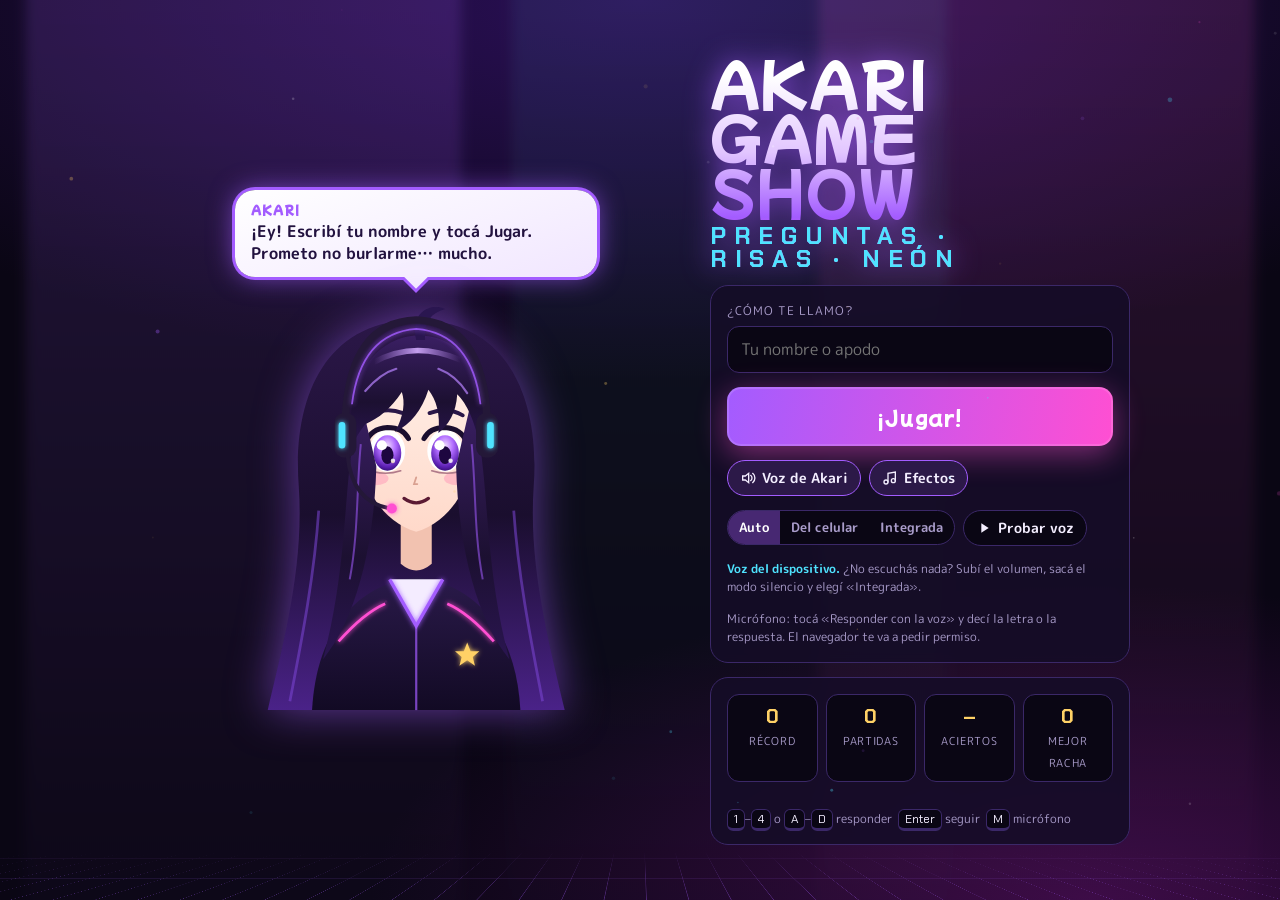
==== commit 72c68617: "Akari: voz integrada en español como respaldo de la voz del dispositivo Si speechSynthesis no existe" ====
--- a/akari/index.html
+++ b/akari/index.html
@@ -136,6 +136,11 @@
 .chip-toggle[aria-pressed="true"]{border-color:var(--violet);background:color-mix(in srgb,var(--violet) 22%,var(--ink))}
 .chip-toggle svg{width:16px;height:16px}
 .note{font-size:.78rem;color:var(--muted);line-height:1.45;margin:0}
+.note b{color:var(--cyan);font-weight:700}
+.voice-box{display:flex;gap:8px;flex-wrap:wrap;align-items:center}
+.seg{display:inline-flex;border:1px solid var(--line);border-radius:999px;overflow:hidden;background:var(--ink)}
+.seg button{border:0;background:none;padding:7px 11px;font-size:.82rem;font-weight:700;color:var(--muted)}
+.seg button[aria-pressed="true"]{background:color-mix(in srgb,var(--violet) 40%,var(--ink));color:#fff}
 .hist{list-style:none;margin:0;padding:0;display:flex;flex-direction:column;gap:4px;font-size:.85rem}
 .hist li{display:flex;justify-content:space-between;gap:8px;color:var(--muted);font-variant-numeric:tabular-nums}
 .hist li b{color:var(--text);font-family:var(--f-hud)}
@@ -393,6 +398,13 @@
             <button class="chip-toggle" id="tVoice" aria-pressed="true"><svg viewBox="0 0 24 24" fill="none" stroke="currentColor" stroke-width="2" stroke-linecap="round"><path d="M4 9v6h4l5 4V5L8 9z"/><path d="M16 8a5 5 0 0 1 0 8M19 5a9 9 0 0 1 0 14"/></svg>Voz de Akari</button>
             <button class="chip-toggle" id="tSfx" aria-pressed="true"><svg viewBox="0 0 24 24" fill="none" stroke="currentColor" stroke-width="2" stroke-linecap="round"><path d="M9 18V5l11-2v13"/><circle cx="6" cy="18" r="3"/><circle cx="17" cy="16" r="3"/></svg>Efectos</button>
           </div>
+          <div class="voice-box">
+            <div class="seg" role="group" aria-label="Tipo de voz">
+              <button type="button" data-vm="auto">Auto</button><button type="button" data-vm="device">Del celular</button><button type="button" data-vm="builtin">Integrada</button>
+            </div>
+            <button type="button" class="chip-toggle" id="testVoice"><svg viewBox="0 0 24 24" fill="currentColor"><path d="M8 5v14l11-7z"/></svg>Probar voz</button>
+          </div>
+          <p class="note"><b id="voiceStatus">Voz: cargando…</b> ¿No escuchás nada? Subí el volumen, sacá el modo silencio y elegí «Integrada».</p>
           <p class="note" id="capNote"></p>
         </div>
         <div class="panel menu">
@@ -467,6 +479,7 @@
   </section>
 </div>
 
+<!--MESPEAK--><script id="msScript" src="mespeak-es.js" async></script><!--/MESPEAK-->
 <script>
 (() => {
 'use strict';
@@ -553,7 +566,7 @@
 
 /* ===================== MEMORIA LOCAL ===================== */
 const KEY = 'akari-gameshow-v1';
-const DEF = {best: 0, games: 0, correct: 0, answered: 0, bestStreak: 0, history: [], seen: [], name: '', voice: true, sfx: true, run: null};
+const DEF = {best: 0, games: 0, correct: 0, answered: 0, bestStreak: 0, history: [], seen: [], name: '', voice: true, voiceMode: 'auto', sfx: true, run: null};
 let S = Object.assign({}, DEF);
 try { S = Object.assign({}, DEF, JSON.parse(localStorage.getItem(KEY)) || {}); } catch (e) {}
 const save = () => { try { localStorage.setItem(KEY, JSON.stringify(S)); } catch (e) {} };
@@ -625,15 +638,43 @@
 }, {passive: true});
 function moveAkari(slot) { $(slot).appendChild(akStage); }
 
-/* ===================== VOZ (síntesis) ===================== */
-const synth = 'speechSynthesis' in window ? window.speechSynthesis : null;
-let voice = null;
+/* ===================== VOZ ===================== */
+// Dos motores: la voz del dispositivo (speechSynthesis) y una voz integrada (meSpeak/eSpeak, en español)
+// que suena por WebAudio. En modo «auto» se usa la del dispositivo si tiene voz en español y responde;
+// si no existe, no tiene voces en español o no arranca en 1,6 s, se pasa a la integrada.
+const synth = ('speechSynthesis' in window && window.SpeechSynthesisUtterance) ? window.speechSynthesis : null;
+let voice = null, esVoices = 0, nativeOk = null, lastEngine = 'none', keepUtt = null, curSrc = null;
 function pickVoice() {
-  if (!synth) return; const vs = synth.getVoices(); const es = vs.filter(v => /^es/i.test(v.lang));
+  if (!synth) return; let vs = []; try { vs = synth.getVoices() || []; } catch (e) {}
+  const es = vs.filter(v => /^es/i.test(v.lang)); esVoices = es.length;
   const fem = /(paulina|m[oó]nica|helena|laura|sabina|elvira|dalia|marisol|esperanza|lupe|penélope|paloma|francisca|female|mujer)/i;
   voice = es.find(v => /es-(AR|419|MX|US)/i.test(v.lang) && fem.test(v.name)) || es.find(v => fem.test(v.name)) || es.find(v => /google/i.test(v.name)) || es.find(v => /es-(AR|419|MX|US)/i.test(v.lang)) || es[0] || null;
-}
-if (synth) { pickVoice(); synth.addEventListener?.('voiceschanged', pickVoice); }
+  voiceStatus();
+}
+if (synth) { pickVoice(); try { synth.addEventListener('voiceschanged', pickVoice); } catch (e) { synth.onvoiceschanged = pickVoice; } }
+function hasBuiltin() { return !!(window.meSpeak && window.meSpeak.isConfigLoaded && window.meSpeak.isConfigLoaded()); }
+function engineFor() {
+  const mode = S.voiceMode || 'auto';
+  if (mode === 'builtin') return hasBuiltin() ? 'builtin' : (synth ? 'device' : 'none');
+  if (mode === 'device') return synth ? 'device' : (hasBuiltin() ? 'builtin' : 'none');
+  if (synth && nativeOk !== false && (esVoices > 0 || nativeOk === true || (synth.getVoices() || []).length === 0)) return 'device';
+  return hasBuiltin() ? 'builtin' : (synth ? 'device' : 'none');
+}
+function voiceStatus() {
+  const el = $('#voiceStatus'); if (!el) return;
+  const e = engineFor();
+  el.textContent = !S.voice ? 'Voz apagada.' : e === 'device' ? `Voz del dispositivo${voice ? ' (' + voice.name.replace(/\s*\(.*\)/, '') + ')' : ''}.` : e === 'builtin' ? 'Voz integrada de Akari (no depende del celular).' : 'No hay voz disponible: Akari habla con texto.';
+}
+// Desbloqueo de audio en el primer toque (iOS/Android lo exigen)
+let unlocked = false;
+function unlockAudio() {
+  if (unlocked) return; unlocked = true;
+  const a = ac(); if (a) { try { const b = a.createBuffer(1, 1, 22050), src = a.createBufferSource(); src.buffer = b; src.connect(a.destination); src.start(0); } catch (e) {} }
+  if (synth) { try { const u = new SpeechSynthesisUtterance(' '); u.volume = 0; synth.speak(u); } catch (e) {} }
+}
+addEventListener('pointerdown', unlockAudio, {capture: true});
+addEventListener('keydown', unlockAudio, {capture: true});
+
 let typeIv = null, sayId = 0, sayFallback = null;
 const bubbleText = $('#bubbleText');
 function bubble(text) {
@@ -642,30 +683,67 @@
   let i = 0; bubbleText.textContent = '';
   typeIv = setInterval(() => { i += 2; bubbleText.textContent = text.slice(0, i); if (i >= text.length) clearInterval(typeIv); }, 26);
 }
+function stopAudio() {
+  if (synth && (synth.speaking || synth.pending)) { try { synth.cancel(); } catch (e) {} }
+  if (curSrc) { try { curSrc.onended = null; curSrc.stop(); } catch (e) {} curSrc = null; }
+}
+function speakBuiltin(spoken, id, done) {
+  const a = ac(); if (!a || !hasBuiltin()) return false;
+  let data;
+  try { data = window.meSpeak.speak(spoken, {rawdata: 'array', variant: 'f5', pitch: 72, speed: 168, amplitude: 140, wordgap: 1}); } catch (e) { return false; }
+  if (!data || !data.length) return false;
+  const buf = new Uint8Array(data).buffer;
+  const play = audio => {
+    if (id !== sayId) return;
+    const src = a.createBufferSource(), g = a.createGain(); g.gain.value = 1.15;
+    src.buffer = audio; src.connect(g); g.connect(a.destination);
+    src.onended = () => { if (curSrc === src) curSrc = null; done(); };
+    curSrc = src; src.start(0); lastEngine = 'builtin'; talkStart();
+    clearTimeout(sayFallback); sayFallback = setTimeout(done, audio.duration * 1000 + 1500);
+  };
+  try { const pr = a.decodeAudioData(buf, play, () => done()); if (pr && pr.catch) pr.catch(() => {}); } catch (e) { return false; }
+  return true;
+}
+function speakDevice(spoken, id, done, fallback) {
+  if (!synth) return false;
+  let started = false;
+  const go = () => {
+    if (id !== sayId) return;
+    const u = new SpeechSynthesisUtterance(spoken); keepUtt = u;
+    if (voice) { u.voice = voice; u.lang = voice.lang; } else u.lang = 'es-AR';
+    u.pitch = 1.4; u.rate = 1.05; u.volume = 1;
+    u.onstart = () => { started = true; nativeOk = true; lastEngine = 'device'; voiceStatus(); };
+    u.onend = done;
+    u.onerror = ev => { if (id !== sayId) return; const er = ev && ev.error;
+      if (er === 'interrupted' || er === 'canceled') return done();
+      if (!started) { nativeOk = false; voiceStatus(); fallback(); } else done(); };
+    try { synth.speak(u); if (synth.paused) synth.resume(); } catch (e) { nativeOk = false; fallback(); return; }
+    // Si la voz del sistema no arranca, pasar a la integrada
+    if (nativeOk !== true) setTimeout(() => { if (id === sayId && !started) { nativeOk = false; try { synth.cancel(); } catch (e) {} voiceStatus(); fallback(); } }, 1600);
+  };
+  const wasBusy = synth.speaking || synth.pending;
+  stopAudio();
+  if (wasBusy) setTimeout(go, 70); else go(); // Chrome descarta un speak() pegado a un cancel()
+  talkStart(); lastEngine = 'device';
+  clearTimeout(sayFallback); sayFallback = setTimeout(done, spoken.length * 95 + 4000);
+  return true;
+}
 function say(text, opt = {}) {
   const id = ++sayId;
   if (opt.mood) setMood(opt.mood);
   bubble(text);
   clearTimeout(sayFallback);
-  const spoken = text.replace(/[«»]/g, '').replace(/…/g, '.');
+  const spoken = text.replace(/[«»]/g, '').replace(/…/g, '.').replace(/¿|¡/g, '');
   const done = () => { if (id !== sayId) return; clearTimeout(sayFallback); talkStop(); };
-  if (synth) synth.cancel();
-  if (opt.voice !== false && S.voice && synth && !micOn) {
-    try {
-      const u = new SpeechSynthesisUtterance(spoken);
-      if (voice) { u.voice = voice; u.lang = voice.lang; } else u.lang = 'es-ES';
-      u.pitch = 1.4; u.rate = 1.06;
-      u.onend = done;
-      u.onerror = ev => { if (id !== sayId) return; if (ev && (ev.error === 'interrupted' || ev.error === 'canceled')) return done();
-        clearTimeout(sayFallback); talkStart(); sayFallback = setTimeout(done, Math.min(5000, spoken.length * 42 + 300)); };
-      synth.speak(u); talkStart();
-      sayFallback = setTimeout(done, spoken.length * 90 + 2500);
-      return;
-    } catch (e) {}
-  }
-  talkStart(); sayFallback = setTimeout(done, Math.min(5000, spoken.length * 42 + 300));
-}
-function hush() { sayId++; if (synth) synth.cancel(); clearTimeout(sayFallback); talkStop(); }
+  const silent = () => { talkStart(); clearTimeout(sayFallback); sayFallback = setTimeout(done, Math.min(5000, spoken.length * 42 + 300)); lastEngine = 'none'; };
+  if (opt.voice === false || !S.voice || micOn) { stopAudio(); return silent(); }
+  const builtin = () => { if (id !== sayId) return; stopAudio(); if (!speakBuiltin(spoken, id, done)) silent(); };
+  const e = engineFor();
+  if (e === 'device') { if (!speakDevice(spoken, id, done, builtin)) builtin(); }
+  else if (e === 'builtin') builtin();
+  else { stopAudio(); silent(); }
+}
+function hush() { sayId++; stopAudio(); clearTimeout(sayFallback); talkStop(); }
 
 /* ===================== MICRÓFONO ===================== */
 // En claude.ai se usa el dictado de la plataforma; fuera de ahí, la Web Speech API del navegador si existe.
@@ -990,7 +1068,7 @@
   const h = $('#hist'); h.innerHTML = '';
   S.history.slice(0, 5).forEach(x => { const li = document.createElement('li'); const d = new Date(x.t);
     li.innerHTML = '<span></span><b></b>'; li.firstChild.textContent = `${d.toLocaleDateString('es', {day: '2-digit', month: 'short'})} · ${x.c}/${x.n} correctas`; li.lastChild.textContent = x.s + ' pts'; h.appendChild(li); });
-  syncToggles(); capNote();
+  syncToggles(); syncVoiceMode(); capNote();
 }
 
 /* restart con doble toque (no hay confirm() en todas las vistas) */
@@ -1004,8 +1082,16 @@
 });
 
 /* toggles */
+function syncVoiceMode() { $$('.seg [data-vm]').forEach(b => b.setAttribute('aria-pressed', b.dataset.vm === (S.voiceMode || 'auto'))); voiceStatus(); }
+function voiceOn() { if (!S.voice) { S.voice = true; save(); syncToggles(); } }
+$$('.seg [data-vm]').forEach(b => b.addEventListener('click', () => {
+  S.voiceMode = b.dataset.vm; if (b.dataset.vm === 'device') nativeOk = null; save(); voiceOn(); syncVoiceMode();
+  say('¡Hola! Soy Akari. ¿Me escuchás bien?', {mood: 'happy'}); react('jump');
+}));
+$('#testVoice').addEventListener('click', () => { voiceOn(); say(rnd(['¡Hola! Soy Akari. ¿Me escuchás bien?', 'Probando, probando… ¡uno, dos, tres! ¿Llega mi voz?']), {mood: 'happy'}); react('jump'); });
+const msScript = $('#msScript'); if (msScript && !hasBuiltin()) msScript.addEventListener('load', voiceStatus);
 function syncToggles() { ['tVoice', 'hVoice'].forEach(id => $('#' + id).setAttribute('aria-pressed', S.voice)); ['tSfx', 'hSfx'].forEach(id => $('#' + id).setAttribute('aria-pressed', S.sfx)); }
-function toggleVoice() { S.voice = !S.voice; if (!S.voice) hush(); save(); syncToggles(); }
+function toggleVoice() { S.voice = !S.voice; if (!S.voice) hush(); save(); syncToggles(); voiceStatus(); if (S.voice) say('¡Volví a hablar!', {mood: 'happy'}); }
 function toggleSfx() { S.sfx = !S.sfx; save(); syncToggles(); if (S.sfx) SFX.click(); }
 $('#tVoice').addEventListener('click', toggleVoice); $('#hVoice').addEventListener('click', toggleVoice);
 $('#tSfx').addEventListener('click', toggleSfx); $('#hSfx').addEventListener('click', toggleSfx);
@@ -1040,7 +1126,7 @@
 document.addEventListener('visibilitychange', () => { if (document.hidden) { if (synth) synth.cancel(); if (micOn) micStop(); } });
 
 // Exponer un pequeño gancho para pruebas automatizadas
-window.__akari = {get state() { return state; }, get run() { return run; }, get cur() { return cur; }, matchAnswer, Q};
+window.__akari = {get engine() { return lastEngine; }, get nativeOk() { return nativeOk; }, engineFor, get state() { return state; }, get run() { return run; }, get cur() { return cur; }, matchAnswer, Q};
 
 toTitle();
 })();
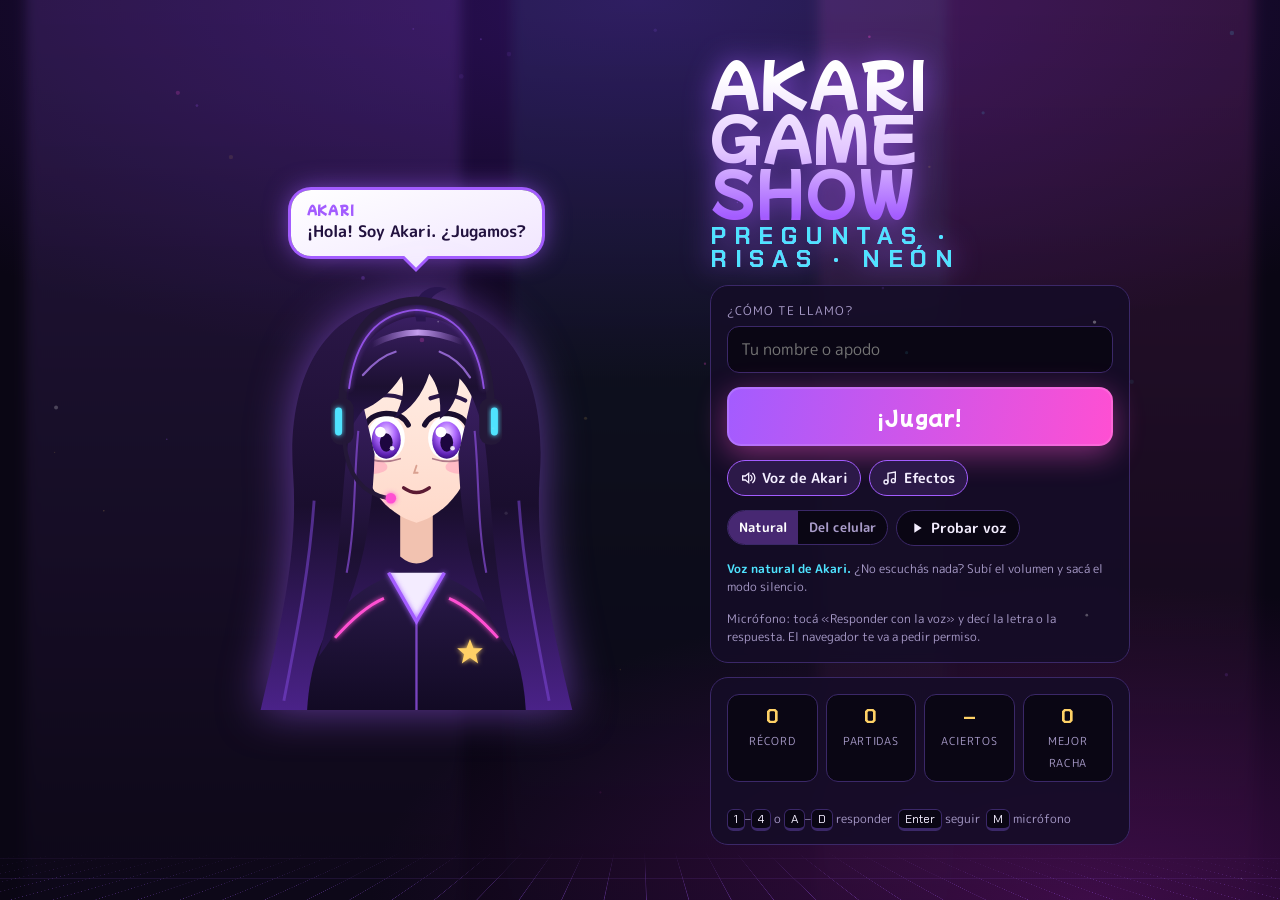
==== commit c8fb77d9: "Akari: voz neuronal natural grabada en lugar de la voz robótica Las 202 frases del juego se graban c" ====
--- a/akari/index.html
+++ b/akari/index.html
@@ -400,11 +400,11 @@
           </div>
           <div class="voice-box">
             <div class="seg" role="group" aria-label="Tipo de voz">
-              <button type="button" data-vm="auto">Auto</button><button type="button" data-vm="device">Del celular</button><button type="button" data-vm="builtin">Integrada</button>
+              <button type="button" data-vm="natural">Natural</button><button type="button" data-vm="device">Del celular</button>
             </div>
             <button type="button" class="chip-toggle" id="testVoice"><svg viewBox="0 0 24 24" fill="currentColor"><path d="M8 5v14l11-7z"/></svg>Probar voz</button>
           </div>
-          <p class="note"><b id="voiceStatus">Voz: cargando…</b> ¿No escuchás nada? Subí el volumen, sacá el modo silencio y elegí «Integrada».</p>
+          <p class="note"><b id="voiceStatus">Voz: cargando…</b> ¿No escuchás nada? Subí el volumen y sacá el modo silencio.</p>
           <p class="note" id="capNote"></p>
         </div>
         <div class="panel menu">
@@ -479,7 +479,7 @@
   </section>
 </div>
 
-<!--MESPEAK--><script id="msScript" src="mespeak-es.js" async></script><!--/MESPEAK-->
+<!--VOICEPACK--><script src="voice-pack.js"></script><!--/VOICEPACK-->
 <script>
 (() => {
 'use strict';
@@ -489,6 +489,7 @@
 const rnd = a => a[Math.floor(Math.random() * a.length)];
 const shuffle = a => { a = a.slice(); for (let i = a.length - 1; i > 0; i--) { const j = Math.floor(Math.random() * (i + 1)); [a[i], a[j]] = [a[j], a[i]]; } return a; };
 
+/*SPEECH-START*/
 /* ===================== PREGUNTAS ===================== */
 const CATS = {
   cg: 'Cultura general', an: 'Anime', vg: 'Videojuegos', te: 'Terror', lo: 'Lógica', tr: 'Tramposa'
@@ -543,9 +544,10 @@
 /* ===================== FRASES DE AKARI ===================== */
 const L = {
   hello: ['¡Hola! Soy Akari. ¿Jugamos?', '¡Ey! Escribí tu nombre y tocá Jugar. Prometo no burlarme… mucho.'],
-  intro: n => `¡Hola, ${n}! Soy Akari y este es mi show. Quince preguntas, tres vidas y yo juzgándote con cariño. ¡Arrancamos!`,
+  introSay: '¡Hola! Soy Akari y este es mi show. Quince preguntas, tres vidas y yo juzgándote con cariño. ¡Arrancamos!',
+  resume: '¡Volviste! Seguimos donde quedamos.',
   correct: ['¡Siii! ¡Esa es!', '¡Correctísimo! Me caés bien.', '¡Bien ahí! Ni yo lo decía mejor.', '¡Wooo! Seguí así y me robás el puesto.', '¡Exacto! Chocá esos cinco.'],
-  streak: k => rnd([`¡Racha de ${k}! Estás que ardés.`, `¡${k} seguidas! ¿Estás haciendo trampa? Es broma… creo.`, `¡${k} al hilo! Ok, ahora te tengo un poquito de miedo.`]),
+  streakTail: ['Estás que ardés.', '¿Estás haciendo trampa? Es broma… creo.', 'Ok, ahora te tengo un poquito de miedo.'],
   laugh: ['¡Jajaja, no! Perdón, perdón… bueno, no tanto.', '¡Jaja! Esa la guardo para el resumen del programa.', 'Ay, no… me reí. No lo voy a negar.'],
   surprised: ['¡¿Quéee?! ¿De dónde sacaste eso?', 'Esa no me la esperaba… para mal.', '¿En serio? Me dejaste sin palabras. Casi.'],
   sad: ['Uy, casi… bueno, no, ni casi. ¡Ánimo!', 'Nooo, ¡y venías tan bien!'],
@@ -554,19 +556,36 @@
   timeout: ['¡Tiempo! Me quedé esperando como en una cita.', 'Se acabó el tiempo… ¿te dormiste?'],
   hurry: ['¡Dale que se acaba el tiempo!', 'Tic, tac… te estoy mirando.', 'Si no sabés, elegí con estilo.'],
   fifty: '¿Comodín cincuenta y cincuenta? Dale, saco dos… pero te estoy mirando.',
-  lastLife: ' ¡Te queda una sola vida!',
+  lastLife: '¡Te queda una sola vida!',
   lv2: '¡Nivel 2! Se terminó el calentamiento. Ahora voy en serio.',
   lv3: 'Nivel 3: el jefe final. O sea, yo. ¡A ver cómo te va!',
   poke: ['¡Ey! Cuidado con el pelo, me llevó dos horas.', '¿Una pista? No hay pistas. Jeje.', 'Si me tocás otra vez, la próxima es más difícil.', '¡Estoy en vivo! Portate bien.'],
   noHear: 'No te entendí… decí A, B, C o D.',
   lose: '¡Game over! Te quedaste sin vidas, pero la revancha está a un toque.',
-  record: ' ¡Y es nuevo récord! Lo voy a anunciar en todos lados.',
+  record: '¡Y es nuevo récord! Lo voy a anunciar en todos lados.',
+  finish: '¡Llegaste al final!',
+  test: ['¡Hola! Soy Akari. ¿Me escuchás bien?', 'Probando, probando… ¡uno, dos, tres! ¿Llega mi voz?'],
+  back: '¡Volví a hablar!',
 };
 const RANKS = [[5000, 'Leyenda del Show', 'Sos una leyenda. Ok, oficialmente me ganaste. Por hoy.'], [3000, 'Estrella Gamer', '¡Qué partidón! Casi me hacés llorar de orgullo.'], [1500, 'Promesa del Plató', 'Nada mal. Con un poco de práctica me vas a dar pelea.'], [0, 'Aprendiz del Plató', 'Bueno… lo importante es participar. ¡Jeje!']];
+const streakLine = k => `¡Racha de ${k}!`;
+const qLine = n => `Pregunta ${n}.`;
+const eraLine = q => `Era: ${q.o[q.a]}.`;
+// Todas las frases que Akari puede decir en voz alta (scripts/build_akari_voice.py las graba)
+function allSpoken() {
+  const out = new Set(); const add = x => (Array.isArray(x) ? x : [x]).forEach(t => out.add(t));
+  ['introSay', 'resume', 'correct', 'streakTail', 'laugh', 'surprised', 'sad', 'trickWrong', 'trickRight', 'timeout', 'hurry', 'fifty', 'lastLife', 'lv2', 'lv3', 'poke', 'noHear', 'lose', 'record', 'finish', 'test', 'back'].forEach(k => add(L[k]));
+  for (let k = 3; k <= 15; k++) add(streakLine(k));
+  for (let n = 1; n <= 15; n++) add(qLine(n));
+  Q.forEach(q => { add(q.q); add(q.x); add(eraLine(q)); });
+  RANKS.forEach(r => add(r[2]));
+  return [...out];
+}
+/*SPEECH-END*/
 
 /* ===================== MEMORIA LOCAL ===================== */
 const KEY = 'akari-gameshow-v1';
-const DEF = {best: 0, games: 0, correct: 0, answered: 0, bestStreak: 0, history: [], seen: [], name: '', voice: true, voiceMode: 'auto', sfx: true, run: null};
+const DEF = {best: 0, games: 0, correct: 0, answered: 0, bestStreak: 0, history: [], seen: [], name: '', voice: true, voiceMode: 'natural', sfx: true, run: null};
 let S = Object.assign({}, DEF);
 try { S = Object.assign({}, DEF, JSON.parse(localStorage.getItem(KEY)) || {}); } catch (e) {}
 const save = () => { try { localStorage.setItem(KEY, JSON.stringify(S)); } catch (e) {} };
@@ -619,7 +638,7 @@
   const set = TALK[mood] || ['talkS', 'talkB', REST[mood], 'talkS'];
   talkIv = setInterval(() => setMouth(rnd(set)), 105);
 }
-function talkStop() { talking = false; clearInterval(talkIv); setMouth(REST[mood]); }
+function talkStop() { talking = false; clearInterval(talkIv); cancelAnimationFrame(lipRAF); setMouth(REST[mood]); }
 // parpadeo
 (function blinkLoop() {
   setTimeout(() => { ak.classList.add('blink'); setTimeout(() => ak.classList.remove('blink'), 120);
@@ -639,38 +658,41 @@
 function moveAkari(slot) { $(slot).appendChild(akStage); }
 
 /* ===================== VOZ ===================== */
-// Dos motores: la voz del dispositivo (speechSynthesis) y una voz integrada (meSpeak/eSpeak, en español)
-// que suena por WebAudio. En modo «auto» se usa la del dispositivo si tiene voz en español y responde;
-// si no existe, no tiene voces en español o no arranca en 1,6 s, se pasa a la integrada.
+// Voz natural: cada frase está grabada con una voz neuronal en español rioplatense (Piper, «daniela»)
+// y viaja dentro del juego (voice-pack.js), así suena igual en cualquier celular.
+// Lo que no esté grabado lo lee la voz del celular, si hay; si no, Akari solo lo escribe.
+const PACK = window.AKARI_VOICE || {};
+const hasPack = Object.keys(PACK).length > 0;
 const synth = ('speechSynthesis' in window && window.SpeechSynthesisUtterance) ? window.speechSynthesis : null;
-let voice = null, esVoices = 0, nativeOk = null, lastEngine = 'none', keepUtt = null, curSrc = null;
+let voice = null, lastEngine = 'none', keepUtt = null, curSrcs = [], analyser = null, lipRAF = 0;
+const bufCache = new Map();
 function pickVoice() {
   if (!synth) return; let vs = []; try { vs = synth.getVoices() || []; } catch (e) {}
-  const es = vs.filter(v => /^es/i.test(v.lang)); esVoices = es.length;
-  const fem = /(paulina|m[oó]nica|helena|laura|sabina|elvira|dalia|marisol|esperanza|lupe|penélope|paloma|francisca|female|mujer)/i;
-  voice = es.find(v => /es-(AR|419|MX|US)/i.test(v.lang) && fem.test(v.name)) || es.find(v => fem.test(v.name)) || es.find(v => /google/i.test(v.name)) || es.find(v => /es-(AR|419|MX|US)/i.test(v.lang)) || es[0] || null;
+  const es = vs.filter(v => /^es/i.test(v.lang));
+  const nat = /(natural|neural|premium|enhanced|mejorad|online)/i;
+  const fem = /(paulina|m[oó]nica|helena|laura|sabina|elvira|dalia|marisol|esperanza|lupe|penélope|paloma|francisca|elena|female|mujer)/i;
+  const latam = v => /es-(AR|419|MX|US|CO|CL|UY)/i.test(v.lang);
+  voice = es.find(v => nat.test(v.name) && fem.test(v.name)) || es.find(v => nat.test(v.name)) || es.find(v => latam(v) && fem.test(v.name)) || es.find(v => fem.test(v.name)) || es.find(v => /google/i.test(v.name)) || es.find(latam) || es[0] || null;
   voiceStatus();
 }
 if (synth) { pickVoice(); try { synth.addEventListener('voiceschanged', pickVoice); } catch (e) { synth.onvoiceschanged = pickVoice; } }
-function hasBuiltin() { return !!(window.meSpeak && window.meSpeak.isConfigLoaded && window.meSpeak.isConfigLoaded()); }
-function engineFor() {
-  const mode = S.voiceMode || 'auto';
-  if (mode === 'builtin') return hasBuiltin() ? 'builtin' : (synth ? 'device' : 'none');
-  if (mode === 'device') return synth ? 'device' : (hasBuiltin() ? 'builtin' : 'none');
-  if (synth && nativeOk !== false && (esVoices > 0 || nativeOk === true || (synth.getVoices() || []).length === 0)) return 'device';
-  return hasBuiltin() ? 'builtin' : (synth ? 'device' : 'none');
+const inPack = parts => hasPack && parts.every(t => PACK[t]);
+function engineFor(parts) {
+  if ((S.voiceMode === 'device' || !inPack(parts)) && synth) return 'device';
+  return inPack(parts) ? 'natural' : 'none';
 }
 function voiceStatus() {
   const el = $('#voiceStatus'); if (!el) return;
-  const e = engineFor();
-  el.textContent = !S.voice ? 'Voz apagada.' : e === 'device' ? `Voz del dispositivo${voice ? ' (' + voice.name.replace(/\s*\(.*\)/, '') + ')' : ''}.` : e === 'builtin' ? 'Voz integrada de Akari (no depende del celular).' : 'No hay voz disponible: Akari habla con texto.';
+  if (!S.voice) { el.textContent = 'Voz apagada.'; return; }
+  if (S.voiceMode === 'device' && synth) el.textContent = `Voz del celular${voice ? ' (' + voice.name.replace(/\s*\(.*\)/, '') + ')' : ''}.`;
+  else el.textContent = hasPack ? 'Voz natural de Akari.' : (synth ? 'Voz del celular.' : 'No hay voz disponible: Akari habla con texto.');
 }
 // Desbloqueo de audio en el primer toque (iOS/Android lo exigen)
 let unlocked = false;
 function unlockAudio() {
   if (unlocked) return; unlocked = true;
   const a = ac(); if (a) { try { const b = a.createBuffer(1, 1, 22050), src = a.createBufferSource(); src.buffer = b; src.connect(a.destination); src.start(0); } catch (e) {} }
-  if (synth) { try { const u = new SpeechSynthesisUtterance(' '); u.volume = 0; synth.speak(u); } catch (e) {} }
+  if (synth && S.voiceMode === 'device') { try { const u = new SpeechSynthesisUtterance(' '); u.volume = 0; synth.speak(u); } catch (e) {} }
 }
 addEventListener('pointerdown', unlockAudio, {capture: true});
 addEventListener('keydown', unlockAudio, {capture: true});
@@ -685,63 +707,85 @@
 }
 function stopAudio() {
   if (synth && (synth.speaking || synth.pending)) { try { synth.cancel(); } catch (e) {} }
-  if (curSrc) { try { curSrc.onended = null; curSrc.stop(); } catch (e) {} curSrc = null; }
-}
-function speakBuiltin(spoken, id, done) {
-  const a = ac(); if (!a || !hasBuiltin()) return false;
-  let data;
-  try { data = window.meSpeak.speak(spoken, {rawdata: 'array', variant: 'f5', pitch: 72, speed: 168, amplitude: 140, wordgap: 1}); } catch (e) { return false; }
-  if (!data || !data.length) return false;
-  const buf = new Uint8Array(data).buffer;
-  const play = audio => {
+  curSrcs.forEach(src => { try { src.stop(); } catch (e) {} }); curSrcs = [];
+}
+function getBuf(key) {
+  if (bufCache.has(key)) return bufCache.get(key);
+  const a = ac();
+  const pr = new Promise((res, rej) => {
+    if (!a) return rej(new Error('sin audio'));
+    const bin = atob(PACK[key]); const u8 = new Uint8Array(bin.length);
+    for (let i = 0; i < bin.length; i++) u8[i] = bin.charCodeAt(i);
+    try { const r = a.decodeAudioData(u8.buffer, res, rej); if (r && r.catch) r.catch(rej); } catch (e) { rej(e); }
+  });
+  pr.catch(() => bufCache.delete(key));
+  bufCache.set(key, pr); return pr;
+}
+// Boca sincronizada con el volumen real de la voz
+function lipStart() {
+  talking = true; clearInterval(talkIv); cancelAnimationFrame(lipRAF);
+  if (!analyser) { talkStart(); return; }
+  const data = new Float32Array(analyser.fftSize); let last = 0, cur = '';
+  const loop = now => {
+    if (!talking) return;
+    if (now - last > 55) {
+      last = now; analyser.getFloatTimeDomainData(data);
+      let sum = 0; for (let i = 0; i < data.length; i++) sum += data[i] * data[i];
+      const rms = Math.sqrt(sum / data.length);
+      const big = (mood === 'happy' || mood === 'laugh') ? 'grin' : 'talkB';
+      const m = rms < .012 ? REST[mood] : rms < .05 ? 'talkS' : big;
+      if (m !== cur) { cur = m; setMouth(m); }
+    }
+    lipRAF = requestAnimationFrame(loop);
+  };
+  lipRAF = requestAnimationFrame(loop);
+}
+function playNatural(parts, id, done, fail) {
+  const a = ac(); if (!a) return fail();
+  Promise.all(parts.map(getBuf)).then(bufs => {
     if (id !== sayId) return;
-    const src = a.createBufferSource(), g = a.createGain(); g.gain.value = 1.15;
-    src.buffer = audio; src.connect(g); g.connect(a.destination);
-    src.onended = () => { if (curSrc === src) curSrc = null; done(); };
-    curSrc = src; src.start(0); lastEngine = 'builtin'; talkStart();
-    clearTimeout(sayFallback); sayFallback = setTimeout(done, audio.duration * 1000 + 1500);
-  };
-  try { const pr = a.decodeAudioData(buf, play, () => done()); if (pr && pr.catch) pr.catch(() => {}); } catch (e) { return false; }
-  return true;
-}
-function speakDevice(spoken, id, done, fallback) {
-  if (!synth) return false;
+    if (!analyser) { try { analyser = a.createAnalyser(); analyser.fftSize = 512; analyser.connect(a.destination); } catch (e) { analyser = null; } }
+    const out = analyser || a.destination;
+    let t = a.currentTime + .04; curSrcs = [];
+    bufs.forEach(b => { const src = a.createBufferSource(); src.buffer = b; src.connect(out); src.start(t); t += b.duration + .14; curSrcs.push(src); });
+    lastEngine = 'natural'; lipStart();
+    clearTimeout(sayFallback); sayFallback = setTimeout(done, (t - a.currentTime) * 1000 + 150);
+  }, fail);
+}
+function speakDevice(spoken, id, done, fail) {
   let started = false;
   const go = () => {
     if (id !== sayId) return;
     const u = new SpeechSynthesisUtterance(spoken); keepUtt = u;
     if (voice) { u.voice = voice; u.lang = voice.lang; } else u.lang = 'es-AR';
-    u.pitch = 1.4; u.rate = 1.05; u.volume = 1;
-    u.onstart = () => { started = true; nativeOk = true; lastEngine = 'device'; voiceStatus(); };
+    u.pitch = 1.08; u.rate = 1; u.volume = 1;
+    u.onstart = () => { started = true; };
     u.onend = done;
-    u.onerror = ev => { if (id !== sayId) return; const er = ev && ev.error;
-      if (er === 'interrupted' || er === 'canceled') return done();
-      if (!started) { nativeOk = false; voiceStatus(); fallback(); } else done(); };
-    try { synth.speak(u); if (synth.paused) synth.resume(); } catch (e) { nativeOk = false; fallback(); return; }
-    // Si la voz del sistema no arranca, pasar a la integrada
-    if (nativeOk !== true) setTimeout(() => { if (id === sayId && !started) { nativeOk = false; try { synth.cancel(); } catch (e) {} voiceStatus(); fallback(); } }, 1600);
+    u.onerror = ev => { if (id !== sayId) return; const er = ev && ev.error; if (er === 'interrupted' || er === 'canceled' || started) return done(); fail(); };
+    try { synth.speak(u); if (synth.paused) synth.resume(); } catch (e) { fail(); return; }
+    setTimeout(() => { if (id === sayId && !started) { try { synth.cancel(); } catch (e) {} fail(); } }, 1800);
   };
-  const wasBusy = synth.speaking || synth.pending;
-  stopAudio();
-  if (wasBusy) setTimeout(go, 70); else go(); // Chrome descarta un speak() pegado a un cancel()
-  talkStart(); lastEngine = 'device';
+  const busy = synth.speaking || synth.pending; stopAudio();
+  if (busy) setTimeout(go, 70); else go(); // Chrome descarta un speak() pegado a un cancel()
+  lastEngine = 'device'; talkStart();
   clearTimeout(sayFallback); sayFallback = setTimeout(done, spoken.length * 95 + 4000);
-  return true;
-}
+}
+// say(texto en el globo, {parts: frases a decir en voz alta, mood})
 function say(text, opt = {}) {
   const id = ++sayId;
   if (opt.mood) setMood(opt.mood);
   bubble(text);
   clearTimeout(sayFallback);
-  const spoken = text.replace(/[«»]/g, '').replace(/…/g, '.').replace(/¿|¡/g, '');
+  const parts = opt.parts || [text];
+  const spoken = parts.join(' ').replace(/[«»]/g, '');
   const done = () => { if (id !== sayId) return; clearTimeout(sayFallback); talkStop(); };
-  const silent = () => { talkStart(); clearTimeout(sayFallback); sayFallback = setTimeout(done, Math.min(5000, spoken.length * 42 + 300)); lastEngine = 'none'; };
-  if (opt.voice === false || !S.voice || micOn) { stopAudio(); return silent(); }
-  const builtin = () => { if (id !== sayId) return; stopAudio(); if (!speakBuiltin(spoken, id, done)) silent(); };
-  const e = engineFor();
-  if (e === 'device') { if (!speakDevice(spoken, id, done, builtin)) builtin(); }
-  else if (e === 'builtin') builtin();
-  else { stopAudio(); silent(); }
+  const silent = () => { if (id !== sayId) return; lastEngine = 'none'; talkStart(); clearTimeout(sayFallback); sayFallback = setTimeout(done, Math.min(5000, spoken.length * 42 + 300)); };
+  stopAudio();
+  if (!S.voice || micOn) return silent();
+  const e = engineFor(parts);
+  if (e === 'natural') playNatural(parts, id, done, () => (synth ? speakDevice(spoken, id, done, silent) : silent()));
+  else if (e === 'device') speakDevice(spoken, id, done, () => (inPack(parts) ? playNatural(parts, id, done, silent) : silent()));
+  else silent();
 }
 function hush() { sayId++; stopAudio(); clearTimeout(sayFallback); talkStop(); }
 
@@ -908,10 +952,10 @@
   show('game'); moveAkari('#gameSlot'); state = 'intro';
   renderHud();
   if (!resume) {
-    say(L.intro(run.name), {mood: 'happy'}); react('jump'); SFX.fanfare(); confetti(60);
+    say(L.introSay.replace('¡Hola!', `¡Hola, ${run.name}!`), {mood: 'happy', parts: [L.introSay]}); react('jump'); SFX.fanfare(); confetti(60);
     setTimeout(() => showQuestion(), 2600);
   } else {
-    say(`¡Volviste, ${run.name}! Seguimos donde quedamos.`, {mood: 'smug'});
+    say(L.resume.replace('¡Volviste!', `¡Volviste, ${run.name}!`), {mood: 'smug', parts: [L.resume]});
     setTimeout(() => showQuestion(), 1500);
   }
 }
@@ -958,7 +1002,7 @@
   $('#explain').hidden = true; $('#nextBtn').hidden = true; heardEl.textContent = '';
   renderHud(); micUI();
   setMood(q.c === 'tr' ? 'smug' : 'think'); react('lean');
-  say(`Pregunta ${run.i + 1}. ${q.q}`, {mood: q.c === 'tr' ? 'smug' : 'neutral'});
+  say(`${qLine(run.i + 1)} ${q.q}`, {mood: q.c === 'tr' ? 'smug' : 'neutral', parts: [qLine(run.i + 1), q.q]});
   SFX.whoosh();
   startTimer(TIME);
 }
@@ -969,7 +1013,7 @@
   const loop = () => {
     const left = Math.max(0, tDur - (performance.now() - tStart)); const s = Math.ceil(left / 1000);
     fill.style.transform = `scaleX(${left / tDur})`; num.textContent = s; tm.classList.toggle('danger', s <= 5);
-    if (s < lastSec) { lastSec = s; if (s <= 5 && s > 0) SFX.tick(); if (s === 7 && !hurried && !micOn) { hurried = true; bubble(rnd(L.hurry)); setMood('smug'); } }
+    if (s < lastSec) { lastSec = s; if (s <= 5 && s > 0) SFX.tick(); if (s === 7 && !hurried && !micOn) { hurried = true; say(rnd(L.hurry), {mood: 'smug'}); } }
     if (left <= 0) { timeUp(); return; }
     tRAF = requestAnimationFrame(loop);
   };
@@ -994,10 +1038,11 @@
     run.score += pts;
     const sc = $('#hudScore'); sc.classList.remove('bump'); void sc.offsetWidth; sc.classList.add('bump'); scorePop('+' + pts, sc);
     SFX.correct(); const r = btns[correctPos].getBoundingClientRect(); confetti(run.streak >= 3 ? 160 : 90, r.left + r.width / 2, r.top);
-    line = q.c === 'tr' ? rnd(L.trickRight) : run.streak >= 3 ? L.streak(run.streak) : rnd(L.correct);
+    const lp = q.c === 'tr' ? [rnd(L.trickRight)] : run.streak >= 3 ? [streakLine(Math.min(run.streak, 15)), rnd(L.streakTail)] : [rnd(L.correct)];
+    line = lp.join(' ');
     setMood('happy'); react('jump');
     ex.className = 'explain'; ex.innerHTML = '<b>¡Correcto! +' + pts + '</b> '; ex.append(q.x);
-    say(line + ' ' + q.x, {mood: 'happy'});
+    say(line + ' ' + q.x, {mood: 'happy', parts: [...lp, q.x]});
   } else {
     run.streak = 0; run.lives--;
     const hearts = $$('#hudLives i'); const lost = hearts[run.lives]; if (lost) { lost.classList.add('lost', 'pop'); }
@@ -1007,11 +1052,11 @@
     if (pos < 0) { line = rnd(L.timeout); m = 'surprised'; kind = 'gasp'; }
     else if (q.c === 'tr') { line = rnd(L.trickWrong); m = 'laugh'; kind = 'shake'; }
     else { const p = Math.random(); if (p < .45) { line = rnd(L.laugh); m = 'laugh'; kind = 'shake'; } else if (p < .8) { line = rnd(L.surprised); m = 'surprised'; kind = 'gasp'; } else { line = rnd(L.sad); m = 'sad'; kind = 'lean'; } }
-    if (run.lives === 1) line += L.lastLife;
+    const lp = [line]; if (run.lives === 1) lp.push(L.lastLife); line = lp.join(' ');
     react(kind);
     const right = q.o[q.a];
     ex.className = 'explain bad'; ex.innerHTML = '<b>' + (pos < 0 ? '¡Tiempo!' : 'Incorrecto.') + '</b> '; ex.append(`Era «${right}». ${q.x}`);
-    say(`${line} Era: ${right}. ${q.x}`, {mood: m});
+    say(`${line} ${eraLine(q)} ${q.x}`, {mood: m, parts: [...lp, eraLine(q), q.x]});
   }
   S.bestStreak = Math.max(S.bestStreak, run.maxStreak);
   run.i++; save();
@@ -1048,10 +1093,11 @@
   const el = $('#endScore'); const t0 = performance.now(), D = reduceMotion ? 1 : 1200;
   (function up() { const now = performance.now(); const k = Math.min(1, (now - t0) / D); el.textContent = Math.round(r.score * (1 - Math.pow(1 - k, 3))); if (k < 1) requestAnimationFrame(up); })();
   const lost = r.lives <= 0;
-  let line = lost ? L.lose : `¡Llegaste al final! ${rank[2]}`;
-  if (newRecord && r.score > 0) line += L.record;
-  if (lost && !newRecord) { SFX.lose(); say(line, {mood: 'sad'}); react('lean'); }
-  else { SFX.fanfare(); confetti(200); say(line, {mood: newRecord || r.score >= 3000 ? 'happy' : 'smug'}); react('jump'); }
+  const lp = lost ? [L.lose] : [L.finish, rank[2]];
+  if (newRecord && r.score > 0) lp.push(L.record);
+  const line = lp.join(' ');
+  if (lost && !newRecord) { SFX.lose(); say(line, {mood: 'sad', parts: lp}); react('lean'); }
+  else { SFX.fanfare(); confetti(200); say(line, {mood: newRecord || r.score >= 3000 ? 'happy' : 'smug', parts: lp}); react('jump'); }
   $('#againBtn').focus({preventScroll: true});
 }
 function toTitle() {
@@ -1082,16 +1128,15 @@
 });
 
 /* toggles */
-function syncVoiceMode() { $$('.seg [data-vm]').forEach(b => b.setAttribute('aria-pressed', b.dataset.vm === (S.voiceMode || 'auto'))); voiceStatus(); }
+function syncVoiceMode() { $$('.seg [data-vm]').forEach(b => b.setAttribute('aria-pressed', b.dataset.vm === (S.voiceMode === 'device' ? 'device' : 'natural'))); voiceStatus(); }
 function voiceOn() { if (!S.voice) { S.voice = true; save(); syncToggles(); } }
 $$('.seg [data-vm]').forEach(b => b.addEventListener('click', () => {
-  S.voiceMode = b.dataset.vm; if (b.dataset.vm === 'device') nativeOk = null; save(); voiceOn(); syncVoiceMode();
-  say('¡Hola! Soy Akari. ¿Me escuchás bien?', {mood: 'happy'}); react('jump');
+  S.voiceMode = b.dataset.vm; save(); voiceOn(); syncVoiceMode();
+  say(L.test[0], {mood: 'happy'}); react('jump');
 }));
-$('#testVoice').addEventListener('click', () => { voiceOn(); say(rnd(['¡Hola! Soy Akari. ¿Me escuchás bien?', 'Probando, probando… ¡uno, dos, tres! ¿Llega mi voz?']), {mood: 'happy'}); react('jump'); });
-const msScript = $('#msScript'); if (msScript && !hasBuiltin()) msScript.addEventListener('load', voiceStatus);
+$('#testVoice').addEventListener('click', () => { voiceOn(); say(rnd(L.test), {mood: 'happy'}); react('jump'); });
 function syncToggles() { ['tVoice', 'hVoice'].forEach(id => $('#' + id).setAttribute('aria-pressed', S.voice)); ['tSfx', 'hSfx'].forEach(id => $('#' + id).setAttribute('aria-pressed', S.sfx)); }
-function toggleVoice() { S.voice = !S.voice; if (!S.voice) hush(); save(); syncToggles(); voiceStatus(); if (S.voice) say('¡Volví a hablar!', {mood: 'happy'}); }
+function toggleVoice() { S.voice = !S.voice; if (!S.voice) hush(); save(); syncToggles(); voiceStatus(); if (S.voice) say(L.back, {mood: 'happy'}); }
 function toggleSfx() { S.sfx = !S.sfx; save(); syncToggles(); if (S.sfx) SFX.click(); }
 $('#tVoice').addEventListener('click', toggleVoice); $('#hVoice').addEventListener('click', toggleVoice);
 $('#tSfx').addEventListener('click', toggleSfx); $('#hSfx').addEventListener('click', toggleSfx);
@@ -1107,7 +1152,7 @@
 akWrap.addEventListener('click', () => {
   if (state === 'revealed' || state === 'intro' || state === 'banner') return;
   const prev = mood; ac(); SFX.click();
-  bubble(rnd(L.poke)); setMood(rnd(['surprised', 'smug', 'fired'])); react('gasp');
+  say(rnd(L.poke), {mood: rnd(['surprised', 'smug', 'fired'])}); react('gasp');
   setTimeout(() => { if (state === 'asking' || state === 'title' || state === 'end') setMood(prev); }, 1600);
 });
 
@@ -1126,7 +1171,7 @@
 document.addEventListener('visibilitychange', () => { if (document.hidden) { if (synth) synth.cancel(); if (micOn) micStop(); } });
 
 // Exponer un pequeño gancho para pruebas automatizadas
-window.__akari = {get engine() { return lastEngine; }, get nativeOk() { return nativeOk; }, engineFor, get state() { return state; }, get run() { return run; }, get cur() { return cur; }, matchAnswer, Q};
+window.__akari = {get engine() { return lastEngine; }, engineFor, allSpoken, PACK, get state() { return state; }, get run() { return run; }, get cur() { return cur; }, matchAnswer, Q};
 
 toTitle();
 })();
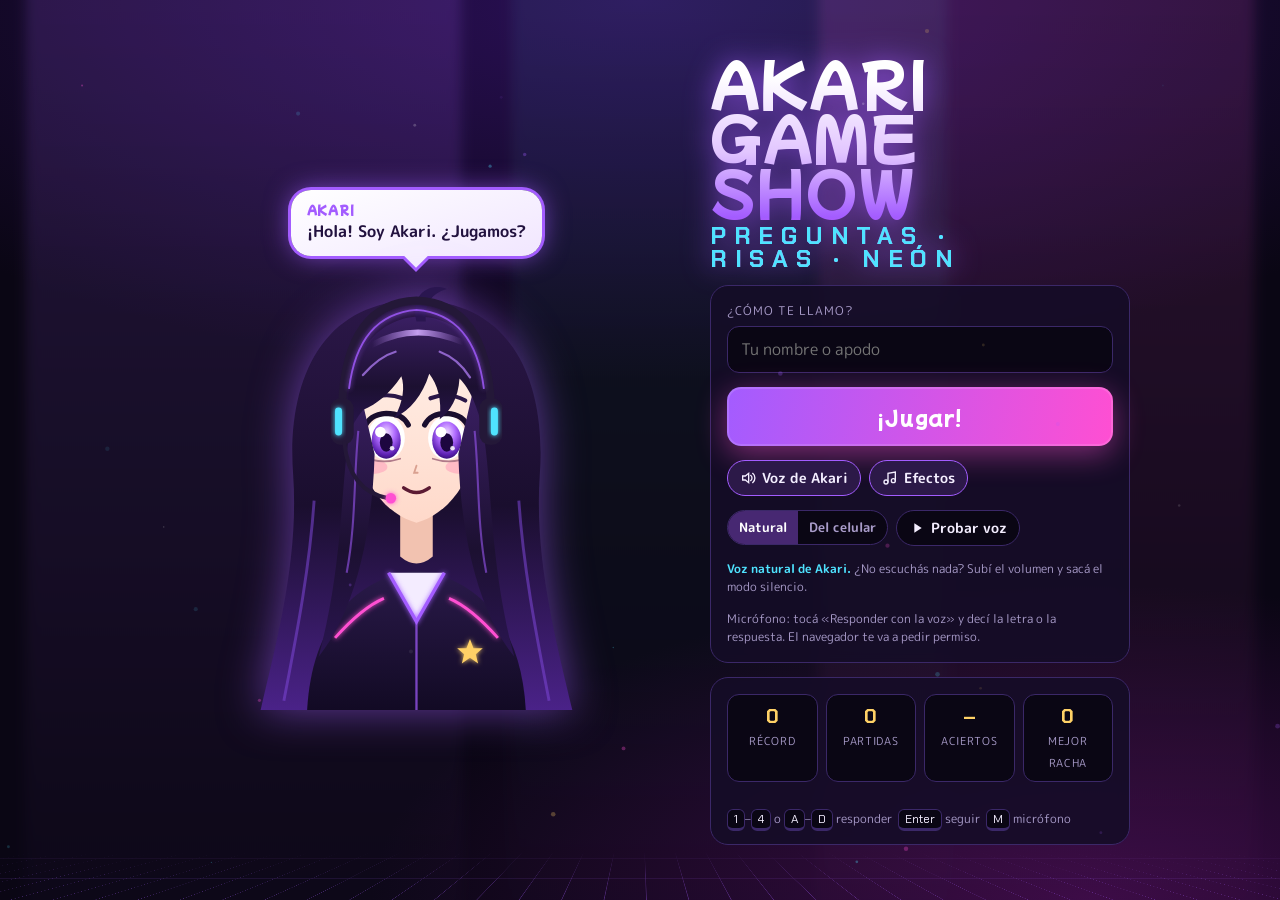
==== commit f2389b82: "Akari: voz más alegre y expresiva Cada frase se graba con un estilo (festejo, normal o triste): más " ====
--- a/akari/index.html
+++ b/akari/index.html
@@ -572,15 +572,20 @@
 const qLine = n => `Pregunta ${n}.`;
 const eraLine = q => `Era: ${q.o[q.a]}.`;
 // Todas las frases que Akari puede decir en voz alta (scripts/build_akari_voice.py las graba)
-function allSpoken() {
-  const out = new Set(); const add = x => (Array.isArray(x) ? x : [x]).forEach(t => out.add(t));
-  ['introSay', 'resume', 'correct', 'streakTail', 'laugh', 'surprised', 'sad', 'trickWrong', 'trickRight', 'timeout', 'hurry', 'fifty', 'lastLife', 'lv2', 'lv3', 'poke', 'noHear', 'lose', 'record', 'finish', 'test', 'back'].forEach(k => add(L[k]));
-  for (let k = 3; k <= 15; k++) add(streakLine(k));
-  for (let n = 1; n <= 15; n++) add(qLine(n));
-  Q.forEach(q => { add(q.q); add(q.x); add(eraLine(q)); });
-  RANKS.forEach(r => add(r[2]));
+// Cada frase lleva un estilo de grabación: hype (festejo/burla), play (normal, con energía) o sad.
+function spokenStyles() {
+  const out = new Map(); const add = (x, st) => (Array.isArray(x) ? x : [x]).forEach(t => { if (!out.has(t)) out.set(t, st); });
+  ['introSay', 'resume', 'correct', 'streakTail', 'laugh', 'surprised', 'trickWrong', 'trickRight', 'timeout', 'hurry', 'fifty', 'lastLife', 'lv2', 'lv3', 'poke', 'record', 'finish', 'test', 'back'].forEach(k => add(L[k], 'hype'));
+  ['sad', 'lose'].forEach(k => add(L[k], 'sad'));
+  add(L.noHear, 'play');
+  for (let k = 3; k <= 15; k++) add(streakLine(k), 'hype');
+  for (let n = 1; n <= 15; n++) add(qLine(n), 'play');
+  Q.forEach(q => { add(q.q, 'play'); add(q.x, 'play'); add(eraLine(q), 'play'); });
+  RANKS.forEach((r, i) => add(r[2], i === 3 ? 'play' : 'hype'));
   return [...out];
 }
+// Todas las frases que Akari puede decir en voz alta (scripts/build_akari_voice.py las graba)
+function allSpoken() { return spokenStyles().map(x => x[0]); }
 /*SPEECH-END*/
 
 /* ===================== MEMORIA LOCAL ===================== */
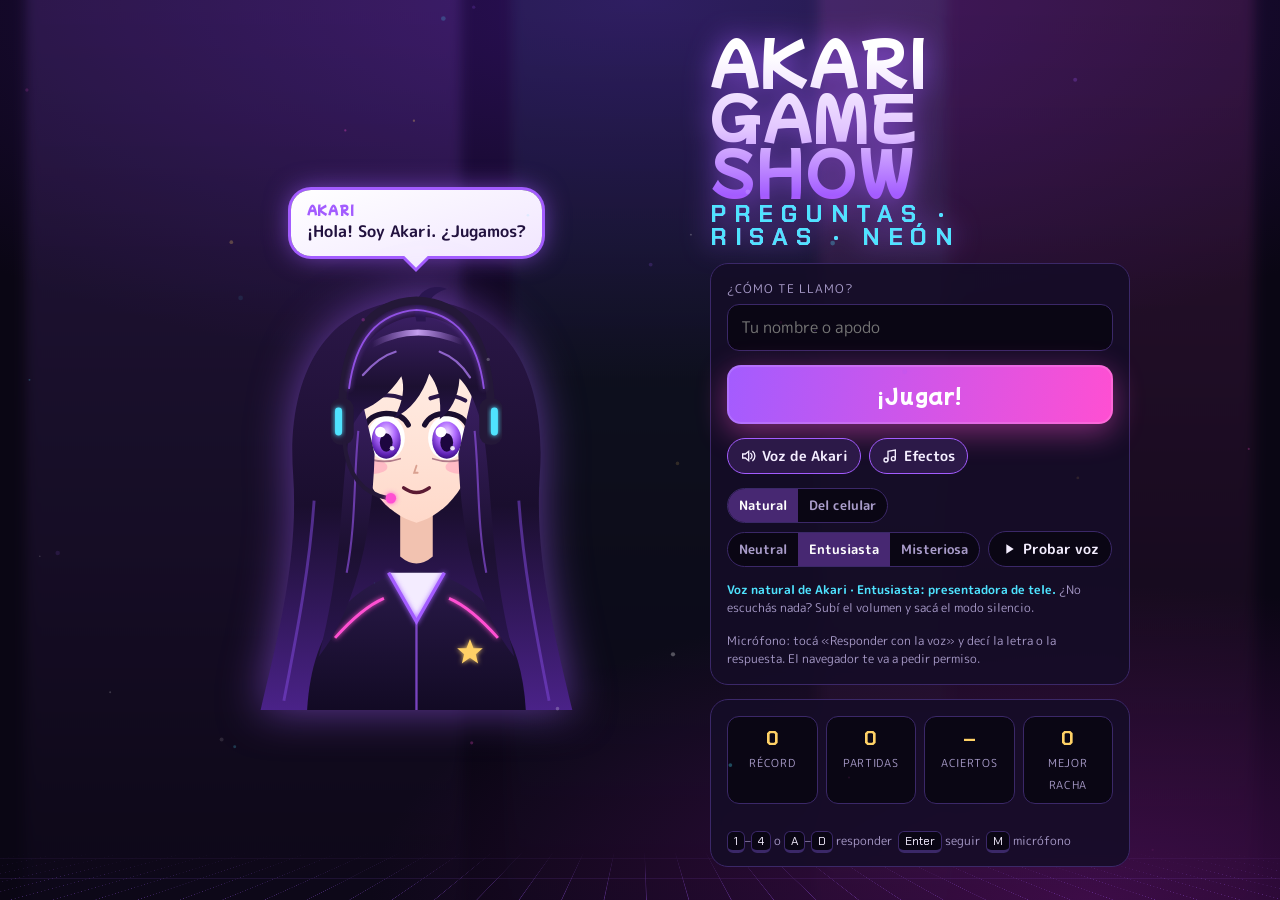
==== commit dfa9f26a: "Akari: locución de presentadora con pausas, énfasis, opciones leídas y 3 estilos El guion hablado se" ====
--- a/akari/index.html
+++ b/akari/index.html
@@ -402,6 +402,9 @@
             <div class="seg" role="group" aria-label="Tipo de voz">
               <button type="button" data-vm="natural">Natural</button><button type="button" data-vm="device">Del celular</button>
             </div>
+            <div class="seg" role="group" aria-label="Estilo de locución">
+              <button type="button" data-vs="neutral">Neutral</button><button type="button" data-vs="hype">Entusiasta</button><button type="button" data-vs="mystery">Misteriosa</button>
+            </div>
             <button type="button" class="chip-toggle" id="testVoice"><svg viewBox="0 0 24 24" fill="currentColor"><path d="M8 5v14l11-7z"/></svg>Probar voz</button>
           </div>
           <p class="note"><b id="voiceStatus">Voz: cargando…</b> ¿No escuchás nada? Subí el volumen y sacá el modo silencio.</p>
@@ -496,49 +499,49 @@
 };
 // d: dificultad 1-3 · a: índice de la respuesta correcta · x: explicación
 const Q = [
-  {id:1,c:'cg',d:1,q:'¿Qué órganos producen la orina?',o:['La vejiga urinaria','Los riñones','Los uréteres','El hígado'],a:1,x:'Los riñones la producen. La vejiga solo la guarda.'},
-  {id:2,c:'cg',d:1,q:'¿Cuál es el planeta más grande del sistema solar?',o:['Saturno','Júpiter','Neptuno','La Tierra'],a:1,x:'Júpiter: le entran más de mil Tierras adentro.'},
-  {id:3,c:'cg',d:1,q:'¿En qué país están las pirámides de Guiza?',o:['México','Perú','Egipto','Sudán'],a:2,x:'Están en Egipto, al lado de El Cairo.'},
-  {id:4,c:'cg',d:2,q:'¿Cuál es el símbolo químico del oro?',o:['Ag','Au','Or','Go'],a:1,x:'Au, del latín aurum. Ag es la plata.'},
-  {id:5,c:'cg',d:2,q:'¿Cuál es el hueso más largo del cuerpo humano?',o:['La tibia','El húmero','El fémur','El peroné'],a:2,x:'El fémur, en el muslo.'},
-  {id:6,c:'cg',d:3,q:'¿Cuántos corazones tiene un pulpo?',o:['Uno','Dos','Tres','Ocho'],a:2,x:'Tres: uno principal y dos para las branquias.'},
-  {id:7,c:'cg',d:3,q:'Contando sus territorios, ¿qué país tiene más husos horarios?',o:['Rusia','Estados Unidos','Francia','China'],a:2,x:'Francia, gracias a sus territorios de ultramar.'},
-  {id:8,c:'an',d:1,q:'¿Qué sueña llegar a ser Naruto Uzumaki?',o:['Hokage','Rey de los Piratas','Cazador','Maestro Pokémon'],a:0,x:'Hokage, el líder de la Aldea de la Hoja.'},
-  {id:9,c:'an',d:1,q:'En One Piece, ¿qué quiere ser Luffy?',o:['Hokage','Almirante','Rey de los Piratas','Shinigami'],a:2,x:'¡El Rey de los Piratas!'},
-  {id:10,c:'an',d:1,q:'En Dragon Ball, ¿cuántas esferas del dragón hay que reunir?',o:['Cinco','Siete','Nueve','Doce'],a:1,x:'Siete esferas para invocar a Shenlong.'},
-  {id:11,c:'an',d:2,q:'¿Qué shinigami deja caer la Death Note en el mundo humano?',o:['Ryuk','Rem','Light','L'],a:0,x:'Ryuk, el de las manzanas.'},
-  {id:12,c:'an',d:2,q:'¿Qué estudio hizo «El viaje de Chihiro»?',o:['Toei Animation','Studio Ghibli','MAPPA','Kyoto Animation'],a:1,x:'Studio Ghibli, con Hayao Miyazaki.'},
-  {id:13,c:'an',d:2,q:'Al empezar Attack on Titan, ¿cuántas murallas protegen a la humanidad?',o:['Dos','Tres','Cuatro','Cinco'],a:1,x:'Tres: María, Rose y Sina.'},
-  {id:14,c:'an',d:3,q:'¿Cuál es la ley básica de la alquimia en Fullmetal Alchemist?',o:['Intercambio equivalente','Conservación del alma','La ley del más fuerte','El poder de la amistad'],a:0,x:'Intercambio equivalente: para obtener algo, hay que dar algo del mismo valor.'},
-  {id:15,c:'an',d:3,q:'¿Qué respiración usa Tanjiro al empezar Demon Slayer?',o:['Del Agua','Del Fuego','Del Trueno','De la Bestia'],a:0,x:'La Respiración del Agua, que le enseñó Urokodaki.'},
-  {id:16,c:'vg',d:1,q:'¿Qué empresa creó la consola PlayStation?',o:['Nintendo','Sega','Sony','Microsoft'],a:2,x:'Sony, en 1994.'},
-  {id:17,c:'vg',d:1,q:'¿Qué come Pac-Man para poder comerse a los fantasmas?',o:['Cerezas','Píldoras de poder','Hongos','Monedas'],a:1,x:'Las píldoras de poder, las grandes de las esquinas.'},
-  {id:18,c:'vg',d:1,q:'¿En qué juego aparecen los Creepers?',o:['Terraria','Minecraft','Roblox','Fortnite'],a:1,x:'Minecraft. Sssss… ¡bum!'},
-  {id:19,c:'vg',d:2,q:'¿En qué región empieza Pokémon Rojo y Azul?',o:['Johto','Kanto','Hoenn','Sinnoh'],a:1,x:'Kanto, saliendo de Pueblo Paleta.'},
-  {id:20,c:'vg',d:2,q:'¿Cómo se llama el protagonista de Half-Life?',o:['Gordon Freeman','Master Chief','Solid Snake','Isaac Clarke'],a:0,x:'Gordon Freeman, el físico de la palanca.'},
-  {id:21,c:'vg',d:2,q:'En la saga Zelda, ¿quién suele ser el gran villano?',o:['Bowser','Ganondorf','Dr. Wily','Ridley'],a:1,x:'Ganondorf, o su forma Ganon.'},
-  {id:22,c:'vg',d:3,q:'¿En qué año se creó el primer Tetris?',o:['1979','1984','1989','1995'],a:1,x:'En 1984, por Alekséi Pázhitnov.'},
-  {id:23,c:'te',d:1,q:'Según la leyenda, ¿qué criatura le teme al ajo?',o:['El hombre lobo','El vampiro','El zombi','La momia'],a:1,x:'El vampiro. El hombre lobo le teme a la plata.'},
-  {id:24,c:'te',d:1,q:'¿Cómo se llama el payaso de «It», de Stephen King?',o:['Pennywise','Chucky','Jason','Freddy'],a:0,x:'Pennywise, el payaso bailarín.'},
-  {id:25,c:'te',d:2,q:'¿Quién escribió «Frankenstein»?',o:['Bram Stoker','Mary Shelley','Edgar Allan Poe','H. P. Lovecraft'],a:1,x:'Mary Shelley, en 1818.'},
-  {id:26,c:'te',d:2,q:'¿En qué ciudad ficticia transcurre Resident Evil 2?',o:['Silent Hill','Raccoon City','Derry','Haddonfield'],a:1,x:'Raccoon City. Derry es la de «It».'},
-  {id:27,c:'te',d:2,q:'¿Qué escritor creó a Cthulhu?',o:['H. P. Lovecraft','Edgar Allan Poe','Stephen King','Bram Stoker'],a:0,x:'H. P. Lovecraft, en 1928.'},
-  {id:28,c:'te',d:3,q:'¿En qué pueblo ocurre «Halloween» (1978), con Michael Myers?',o:['Haddonfield','Derry','Springwood','Crystal Lake'],a:0,x:'Haddonfield, Illinois.'},
-  {id:29,c:'te',d:3,q:'¿En qué película una cinta maldita mata a los siete días de verla?',o:['El exorcista','The Ring (El aro)','Saw','Hereditary'],a:1,x:'The Ring. La original japonesa es Ringu.'},
-  {id:30,c:'lo',d:1,q:'¿Qué número sigue? 2, 4, 8, 16…',o:['24','32','30','20'],a:1,x:'Cada número es el doble del anterior: 32.'},
-  {id:31,c:'lo',d:2,q:'¿Qué número sigue? 1, 1, 2, 3, 5, 8…',o:['11','12','13','15'],a:2,x:'Fibonacci: se suman los dos anteriores. 5 + 8 = 13.'},
-  {id:32,c:'lo',d:2,q:'¿Qué letra sigue? L, M, X, J, V, S…',o:['D','L','M','T'],a:0,x:'Son los días de la semana. Sigue D, de domingo.'},
-  {id:33,c:'lo',d:3,q:'Un bate y una pelota cuestan 1,10 en total. El bate cuesta 1 más que la pelota. ¿Cuánto cuesta la pelota?',o:['0,10','0,05','0,15','0,01'],a:1,x:'0,05: el bate cuesta 1,05 y juntos suman 1,10.'},
-  {id:34,c:'lo',d:3,q:'Si 5 máquinas hacen 5 piezas en 5 minutos, ¿cuánto tardan 100 máquinas en hacer 100 piezas?',o:['100 minutos','5 minutos','20 minutos','1 minuto'],a:1,x:'5 minutos: cada máquina hace una pieza cada 5 minutos.'},
-  {id:35,c:'tr',d:1,q:'¿Cuántos meses del año tienen 28 días?',o:['Uno','Doce','Dos','Ninguno'],a:1,x:'¡Todos! Los doce tienen al menos 28 días.'},
-  {id:36,c:'tr',d:1,q:'¿Qué pesa más: un kilo de plumas o un kilo de hierro?',o:['El hierro','Las plumas','Pesan lo mismo','Depende del día'],a:2,x:'Un kilo es un kilo.'},
-  {id:37,c:'tr',d:1,q:'Tenés 3 manzanas y te llevás 2. ¿Cuántas manzanas tenés vos?',o:['1','2','3','0'],a:1,x:'Las 2 que te llevaste.'},
-  {id:38,c:'tr',d:2,q:'En una carrera, adelantás al que va segundo. ¿En qué puesto quedás?',o:['Primero','Segundo','Tercero','Último'],a:1,x:'Segundo: ocupás su lugar.'},
-  {id:39,c:'tr',d:2,q:'El papá de María tiene cinco hijas: Nana, Nene, Nini y Nono. ¿Cómo se llama la quinta?',o:['Nunu','María','Nina','Nadia'],a:1,x:'¡María! Estaba en la pregunta.'},
-  {id:40,c:'tr',d:2,q:'¿Qué se rompe con solo nombrarlo?',o:['Un espejo','El silencio','Una promesa','El hielo'],a:1,x:'El silencio.'},
-  {id:41,c:'tr',d:3,q:'Un avión cae justo en la frontera entre dos países. ¿Dónde entierran a los sobrevivientes?',o:['En el país de origen','En el país de destino','En la frontera','A los sobrevivientes no se los entierra'],a:3,x:'¡Están vivos! No se entierra a nadie.'},
-  {id:42,c:'tr',d:3,q:'¿Cuántos animales de cada especie subió Moisés al arca?',o:['Dos','Siete','Uno','Ninguno'],a:3,x:'Ninguno: el del arca fue Noé, no Moisés.'},
-  {id:43,c:'lo',d:3,q:'Un caracol sube por un pozo de 10 metros. De día sube 3 y de noche resbala 2. ¿En qué día sale?',o:['Día 10','Día 8','Día 7','Día 9'],a:1,x:'Día 8: al final del día 7 está a 7 metros y el día 8 sube los 3 que faltan.'},
+  {id:1,k:'producen',c:'cg',d:1,q:'¿Qué órganos producen la orina?',o:['La vejiga urinaria','Los riñones','Los uréteres','El hígado'],a:1,x:'Los riñones la producen. La vejiga solo la guarda.'},
+  {id:2,c:'cg',d:1,k:'más grande',q:'¿Cuál es el planeta más grande del sistema solar?',o:['Saturno','Júpiter','Neptuno','La Tierra'],a:1,x:'Júpiter: le entran más de mil Tierras adentro.'},
+  {id:3,c:'cg',d:1,k:'pirámides',q:'¿En qué país están las pirámides de Guiza?',o:['México','Perú','Egipto','Sudán'],a:2,x:'Están en Egipto, al lado de El Cairo.'},
+  {id:4,c:'cg',d:2,k:'oro',q:'¿Cuál es el símbolo químico del oro?',o:['Ag','Au','Or','Go'],a:1,x:'Au, del latín aurum. Ag es la plata.'},
+  {id:5,c:'cg',d:2,k:'más largo',q:'¿Cuál es el hueso más largo del cuerpo humano?',o:['La tibia','El húmero','El fémur','El peroné'],a:2,x:'El fémur, en el muslo.'},
+  {id:6,c:'cg',d:3,k:'corazones',q:'¿Cuántos corazones tiene un pulpo?',o:['Uno','Dos','Tres','Ocho'],a:2,x:'Tres: uno principal y dos para las branquias.'},
+  {id:7,c:'cg',d:3,k:'husos horarios',q:'Contando sus territorios, ¿qué país tiene más husos horarios?',o:['Rusia','Estados Unidos','Francia','China'],a:2,x:'Francia, gracias a sus territorios de ultramar.'},
+  {id:8,c:'an',d:1,k:'sueña',q:'¿Qué sueña llegar a ser Naruto Uzumaki?',o:['Hokage','Rey de los Piratas','Cazador','Maestro Pokémon'],a:0,x:'Hokage, el líder de la Aldea de la Hoja.'},
+  {id:9,c:'an',d:1,k:'Luffy',q:'En One Piece, ¿qué quiere ser Luffy?',o:['Hokage','Almirante','Rey de los Piratas','Shinigami'],a:2,x:'¡El Rey de los Piratas!'},
+  {id:10,c:'an',d:1,k:'esferas',q:'En Dragon Ball, ¿cuántas esferas del dragón hay que reunir?',o:['Cinco','Siete','Nueve','Doce'],a:1,x:'Siete esferas para invocar a Shenlong.'},
+  {id:11,c:'an',d:2,k:'Death Note',q:'¿Qué shinigami deja caer la Death Note en el mundo humano?',o:['Ryuk','Rem','Light','L'],a:0,x:'Ryuk, el de las manzanas.'},
+  {id:12,c:'an',d:2,k:'estudio',q:'¿Qué estudio hizo «El viaje de Chihiro»?',o:['Toei Animation','Studio Ghibli','MAPPA','Kyoto Animation'],a:1,x:'Studio Ghibli, con Hayao Miyazaki.'},
+  {id:13,c:'an',d:2,k:'murallas',q:'Al empezar Attack on Titan, ¿cuántas murallas protegen a la humanidad?',o:['Dos','Tres','Cuatro','Cinco'],a:1,x:'Tres: María, Rose y Sina.'},
+  {id:14,c:'an',d:3,k:'ley básica',q:'¿Cuál es la ley básica de la alquimia en Fullmetal Alchemist?',o:['Intercambio equivalente','Conservación del alma','La ley del más fuerte','El poder de la amistad'],a:0,x:'Intercambio equivalente: para obtener algo, hay que dar algo del mismo valor.'},
+  {id:15,c:'an',d:3,k:'respiración',q:'¿Qué respiración usa Tanjiro al empezar Demon Slayer?',o:['Del Agua','Del Fuego','Del Trueno','De la Bestia'],a:0,x:'La Respiración del Agua, que le enseñó Urokodaki.'},
+  {id:16,c:'vg',d:1,k:'PlayStation',q:'¿Qué empresa creó la consola PlayStation?',o:['Nintendo','Sega','Sony','Microsoft'],a:2,x:'Sony, en 1994.'},
+  {id:17,c:'vg',d:1,k:'fantasmas',q:'¿Qué come Pac-Man para poder comerse a los fantasmas?',o:['Cerezas','Píldoras de poder','Hongos','Monedas'],a:1,x:'Las píldoras de poder, las grandes de las esquinas.'},
+  {id:18,c:'vg',d:1,k:'Creepers',q:'¿En qué juego aparecen los Creepers?',o:['Terraria','Minecraft','Roblox','Fortnite'],a:1,x:'Minecraft. Sssss… ¡bum!'},
+  {id:19,c:'vg',d:2,k:'región',q:'¿En qué región empieza Pokémon Rojo y Azul?',o:['Johto','Kanto','Hoenn','Sinnoh'],a:1,x:'Kanto, saliendo de Pueblo Paleta.'},
+  {id:20,c:'vg',d:2,k:'protagonista',q:'¿Cómo se llama el protagonista de Half-Life?',o:['Gordon Freeman','Master Chief','Solid Snake','Isaac Clarke'],a:0,x:'Gordon Freeman, el físico de la palanca.'},
+  {id:21,c:'vg',d:2,k:'villano',q:'En la saga Zelda, ¿quién suele ser el gran villano?',o:['Bowser','Ganondorf','Dr. Wily','Ridley'],a:1,x:'Ganondorf, o su forma Ganon.'},
+  {id:22,c:'vg',d:3,k:'año',q:'¿En qué año se creó el primer Tetris?',o:['1979','1984','1989','1995'],a:1,x:'En 1984, por Alekséi Pázhitnov.'},
+  {id:23,c:'te',d:1,k:'ajo',q:'Según la leyenda, ¿qué criatura le teme al ajo?',o:['El hombre lobo','El vampiro','El zombi','La momia'],a:1,x:'El vampiro. El hombre lobo le teme a la plata.'},
+  {id:24,c:'te',d:1,k:'payaso',q:'¿Cómo se llama el payaso de «It», de Stephen King?',o:['Pennywise','Chucky','Jason','Freddy'],a:0,x:'Pennywise, el payaso bailarín.'},
+  {id:25,c:'te',d:2,k:'Frankenstein',q:'¿Quién escribió «Frankenstein»?',o:['Bram Stoker','Mary Shelley','Edgar Allan Poe','H. P. Lovecraft'],a:1,x:'Mary Shelley, en 1818.'},
+  {id:26,c:'te',d:2,k:'ciudad ficticia',q:'¿En qué ciudad ficticia transcurre Resident Evil 2?',o:['Silent Hill','Raccoon City','Derry','Haddonfield'],a:1,x:'Raccoon City. Derry es la de «It».'},
+  {id:27,c:'te',d:2,k:'Cthulhu',q:'¿Qué escritor creó a Cthulhu?',o:['H. P. Lovecraft','Edgar Allan Poe','Stephen King','Bram Stoker'],a:0,x:'H. P. Lovecraft, en 1928.'},
+  {id:28,c:'te',d:3,k:'pueblo',q:'¿En qué pueblo ocurre «Halloween» (1978), con Michael Myers?',o:['Haddonfield','Derry','Springwood','Crystal Lake'],a:0,x:'Haddonfield, Illinois.'},
+  {id:29,c:'te',d:3,k:'cinta maldita',q:'¿En qué película una cinta maldita mata a los siete días de verla?',o:['El exorcista','The Ring (El aro)','Saw','Hereditary'],a:1,x:'The Ring. La original japonesa es Ringu.'},
+  {id:30,c:'lo',d:1,k:'sigue',q:'¿Qué número sigue? 2, 4, 8, 16…',o:['24','32','30','20'],a:1,x:'Cada número es el doble del anterior: 32.'},
+  {id:31,c:'lo',d:2,k:'sigue',q:'¿Qué número sigue? 1, 1, 2, 3, 5, 8…',o:['11','12','13','15'],a:2,x:'Fibonacci: se suman los dos anteriores. 5 + 8 = 13.'},
+  {id:32,c:'lo',d:2,k:'letra',q:'¿Qué letra sigue? L, M, X, J, V, S…',o:['D','L','M','T'],a:0,x:'Son los días de la semana. Sigue D, de domingo.'},
+  {id:33,c:'lo',d:3,k:'pelota',q:'Un bate y una pelota cuestan 1,10 en total. El bate cuesta 1 más que la pelota. ¿Cuánto cuesta la pelota?',o:['0,10','0,05','0,15','0,01'],a:1,x:'0,05: el bate cuesta 1,05 y juntos suman 1,10.'},
+  {id:34,c:'lo',d:3,k:'cuánto tardan',q:'Si 5 máquinas hacen 5 piezas en 5 minutos, ¿cuánto tardan 100 máquinas en hacer 100 piezas?',o:['100 minutos','5 minutos','20 minutos','1 minuto'],a:1,x:'5 minutos: cada máquina hace una pieza cada 5 minutos.'},
+  {id:35,c:'tr',d:1,k:'28 días',q:'¿Cuántos meses del año tienen 28 días?',o:['Uno','Doce','Dos','Ninguno'],a:1,x:'¡Todos! Los doce tienen al menos 28 días.'},
+  {id:36,c:'tr',d:1,k:'pesa más',q:'¿Qué pesa más: un kilo de plumas o un kilo de hierro?',o:['El hierro','Las plumas','Pesan lo mismo','Depende del día'],a:2,x:'Un kilo es un kilo.'},
+  {id:37,c:'tr',d:1,k:'vos',q:'Tenés 3 manzanas y te llevás 2. ¿Cuántas manzanas tenés vos?',o:['1','2','3','0'],a:1,x:'Las 2 que te llevaste.'},
+  {id:38,c:'tr',d:2,k:'segundo',q:'En una carrera, adelantás al que va segundo. ¿En qué puesto quedás?',o:['Primero','Segundo','Tercero','Último'],a:1,x:'Segundo: ocupás su lugar.'},
+  {id:39,c:'tr',d:2,k:'quinta',q:'El papá de María tiene cinco hijas: Nana, Nene, Nini y Nono. ¿Cómo se llama la quinta?',o:['Nunu','María','Nina','Nadia'],a:1,x:'¡María! Estaba en la pregunta.'},
+  {id:40,c:'tr',d:2,k:'nombrarlo',q:'¿Qué se rompe con solo nombrarlo?',o:['Un espejo','El silencio','Una promesa','El hielo'],a:1,x:'El silencio.'},
+  {id:41,c:'tr',d:3,k:'sobrevivientes',q:'Un avión cae justo en la frontera entre dos países. ¿Dónde entierran a los sobrevivientes?',o:['En el país de origen','En el país de destino','En la frontera','A los sobrevivientes no se los entierra'],a:3,x:'¡Están vivos! No se entierra a nadie.'},
+  {id:42,c:'tr',d:3,k:'Moisés',q:'¿Cuántos animales de cada especie subió Moisés al arca?',o:['Dos','Siete','Uno','Ninguno'],a:3,x:'Ninguno: el del arca fue Noé, no Moisés.'},
+  {id:43,c:'lo',d:3,k:'día',q:'Un caracol sube por un pozo de 10 metros. De día sube 3 y de noche resbala 2. ¿En qué día sale?',o:['Día 10','Día 8','Día 7','Día 9'],a:1,x:'Día 8: al final del día 7 está a 7 metros y el día 8 sube los 3 que faltan.'},
 ];
 
 /* ===================== FRASES DE AKARI ===================== */
@@ -570,27 +573,63 @@
 const RANKS = [[5000, 'Leyenda del Show', 'Sos una leyenda. Ok, oficialmente me ganaste. Por hoy.'], [3000, 'Estrella Gamer', '¡Qué partidón! Casi me hacés llorar de orgullo.'], [1500, 'Promesa del Plató', 'Nada mal. Con un poco de práctica me vas a dar pelea.'], [0, 'Aprendiz del Plató', 'Bueno… lo importante es participar. ¡Jeje!']];
 const streakLine = k => `¡Racha de ${k}!`;
 const qLine = n => `Pregunta ${n}.`;
-const eraLine = q => `Era: ${q.o[q.a]}.`;
-// Todas las frases que Akari puede decir en voz alta (scripts/build_akari_voice.py las graba)
-// Cada frase lleva un estilo de grabación: hype (festejo/burla), play (normal, con energía) o sad.
+// Guion hablado: cada frase es una lista de segmentos {t: texto, s: estilo de grabación, p: pausa después (ms), f: banderas}.
+// Estilos: hype (festejo/burla), play (normal con energía), ask (pregunta con énfasis en q.k), list (opciones, tono llano),
+// calm (suspenso), key (palabra que se revela con énfasis), sad.
+// Banderas: x = interjección (no va en estilo neutral), m = solo en estilo misterioso.
+const SEG = (t, s = 'play', p = 220, f = '') => ({t, s, p, f});
+const LETTERS = ['A.', 'Be.', 'Ce.', 'De.'];
+const optSay = o => /[.!?]$/.test(o) ? o : o + '.';
+const ansSay = q => optSay(q.o[q.a]);
+const SAY = {
+  intro: () => [SEG('¡Hola!', 'hype', 200), SEG('Soy Akari.', 'play', 250), SEG('Y esto es…', 'calm', 250), SEG('¡El Akari Game Show!', 'hype', 450),
+    SEG('Quince preguntas.', 'play', 150), SEG('Tres vidas.', 'play', 300), SEG('¿Todo listo?', 'play', 200), SEG('¡Vamos!', 'hype', 0, 'x')],
+  resume: () => [SEG('¡Volviste!', 'hype', 250), SEG('Seguimos donde quedamos.', 'play', 0)],
+  trick: () => [SEG('Atención…', 'calm', 350), SEG('Esta tiene trampa.', 'key', 300)],
+  question: (n, q, order) => [
+    ...(q.c === 'tr' ? SAY.trick() : [SEG('Atención…', 'calm', 350, 'm')]),
+    SEG(qLine(n), 'play', 300), SEG(q.q, 'ask', 450),
+    ...order.flatMap((oi, pos) => [SEG(LETTERS[pos], 'list', 90), SEG(optSay(q.o[oi]), 'list', pos < 3 ? 260 : 0)])],
+  correct: (q, streak) => [SEG('A ver…', 'calm', 400, 'x'),
+    ...(q.c === 'tr' ? [SEG(rnd(L.trickRight), 'hype', 300)]
+      : streak >= 3 ? [SEG(streakLine(Math.min(streak, 15)), 'hype', 250), SEG(rnd(L.streakTail), 'play', 300)]
+      : [SEG(rnd(L.correct), 'hype', 300)]),
+    SEG(q.x, 'play', 0)],
+  lastLife: () => [SEG('Cuidado.', 'calm', 300), SEG('Te queda…', 'calm', 300), SEG('una sola vida.', 'key', 400)],
+  wrong: (q, line, style, lastLife) => [SEG(line, style, 400), ...(lastLife ? SAY.lastLife() : []),
+    SEG('La respuesta era…', 'calm', 500), SEG(ansSay(q), 'key', 300), SEG(q.x, 'play', 0)],
+  lv2: () => [SEG('Nivel dos.', 'calm', 400), SEG('Se terminó el calentamiento.', 'play', 300), SEG('Ahora…', 'calm', 300), SEG('voy en serio.', 'key', 0)],
+  lv3: () => [SEG('Nivel tres.', 'calm', 400), SEG('El jefe final.', 'play', 300), SEG('O sea…', 'calm', 250), SEG('yo.', 'key', 300), SEG('¡A ver cómo te va!', 'hype', 0)],
+  fifty: () => [SEG('¿Comodín cincuenta y cincuenta?', 'play', 250), SEG('Dale.', 'hype', 200), SEG('Saco dos…', 'play', 300), SEG('pero te estoy mirando.', 'hype', 0)],
+  record: () => [SEG('Y es…', 'calm', 400), SEG('¡nuevo récord!', 'key', 250), SEG('Lo voy a anunciar en todos lados.', 'hype', 0)],
+  finish: rank => [SEG('¡Llegaste al final!', 'hype', 400), SEG(rank[2], rank[0] === 0 ? 'play' : 'hype', 300)],
+  lose: () => [SEG('¡Game over!', 'hype', 300), SEG('Te quedaste sin vidas…', 'sad', 300), SEG('pero la revancha está a un toque.', 'play', 0)],
+  demo: () => [SEG('Atención…', 'calm', 350, 'm'), SEG(rnd(L.test), 'hype', 0)],
+  one: (t, st = 'hype') => [SEG(t, st, 0)],
+};
+// Todos los segmentos que pueden sonar, con su estilo (scripts/build_akari_voice.py los graba)
 function spokenStyles() {
-  const out = new Map(); const add = (x, st) => (Array.isArray(x) ? x : [x]).forEach(t => { if (!out.has(t)) out.set(t, st); });
-  ['introSay', 'resume', 'correct', 'streakTail', 'laugh', 'surprised', 'trickWrong', 'trickRight', 'timeout', 'hurry', 'fifty', 'lastLife', 'lv2', 'lv3', 'poke', 'record', 'finish', 'test', 'back'].forEach(k => add(L[k], 'hype'));
-  ['sad', 'lose'].forEach(k => add(L[k], 'sad'));
-  add(L.noHear, 'play');
-  for (let k = 3; k <= 15; k++) add(streakLine(k), 'hype');
-  for (let n = 1; n <= 15; n++) add(qLine(n), 'play');
-  Q.forEach(q => { add(q.q, 'play'); add(q.x, 'play'); add(eraLine(q), 'play'); });
-  RANKS.forEach((r, i) => add(r[2], i === 3 ? 'play' : 'hype'));
-  return [...out];
-}
-// Todas las frases que Akari puede decir en voz alta (scripts/build_akari_voice.py las graba)
-function allSpoken() { return spokenStyles().map(x => x[0]); }
+  const out = new Map();
+  const add = (segs, q) => segs.forEach(g => { const key = g.s + '|' + g.t; if (!out.has(key)) out.set(key, [g.t, g.s, g.s === 'ask' ? q.k : '']); });
+  const all = (arr, st) => arr.forEach(t => add([SEG(t, st)]));
+  add(SAY.intro()); add(SAY.resume()); add(SAY.trick()); add(SAY.lastLife()); add(SAY.lv2()); add(SAY.lv3()); add(SAY.fifty());
+  add(SAY.record()); add(SAY.lose()); add([SEG('Atención…', 'calm'), SEG('A ver…', 'calm'), SEG('La respuesta era…', 'calm'), SEG('¡Llegaste al final!', 'hype')]);
+  RANKS.forEach(r => add(SAY.finish(r).slice(1)));
+  for (let k = 3; k <= 15; k++) add([SEG(streakLine(k), 'hype')]);
+  for (let n = 1; n <= 15; n++) add([SEG(qLine(n), 'play')]);
+  LETTERS.forEach(l => add([SEG(l, 'list')]));
+  all(L.correct, 'hype'); all(L.trickRight, 'hype'); all(L.streakTail, 'play');
+  all(L.laugh, 'hype'); all(L.surprised, 'hype'); all(L.trickWrong, 'hype'); all(L.timeout, 'hype'); all(L.sad, 'sad');
+  all(L.hurry, 'hype'); all(L.poke, 'hype'); all(L.test, 'hype'); all([L.back], 'hype'); all([L.noHear], 'play');
+  Q.forEach(q => { add([SEG(q.q, 'ask')], q); q.o.forEach(o => add([SEG(optSay(o), 'list')])); add([SEG(ansSay(q), 'key'), SEG(q.x, 'play')]); });
+  return [...out.values()];
+}
+function allSpoken() { return spokenStyles().map(x => x[1] + '|' + x[0]); }
 /*SPEECH-END*/
 
 /* ===================== MEMORIA LOCAL ===================== */
 const KEY = 'akari-gameshow-v1';
-const DEF = {best: 0, games: 0, correct: 0, answered: 0, bestStreak: 0, history: [], seen: [], name: '', voice: true, voiceMode: 'natural', sfx: true, run: null};
+const DEF = {best: 0, games: 0, correct: 0, answered: 0, bestStreak: 0, history: [], seen: [], name: '', voice: true, voiceMode: 'natural', voiceStyle: 'hype', sfx: true, run: null};
 let S = Object.assign({}, DEF);
 try { S = Object.assign({}, DEF, JSON.parse(localStorage.getItem(KEY)) || {}); } catch (e) {}
 const save = () => { try { localStorage.setItem(KEY, JSON.stringify(S)); } catch (e) {} };
@@ -669,6 +708,14 @@
 const PACK = window.AKARI_VOICE || {};
 const hasPack = Object.keys(PACK).length > 0;
 const synth = ('speechSynthesis' in window && window.SpeechSynthesisUtterance) ? window.speechSynthesis : null;
+// Estilos de locución elegibles en el menú
+const VSTYLE = {
+  neutral: {drop: 'xm', pause: .85, rate: 1, fx: false, label: 'Neutral: clara y directa.'},
+  hype: {drop: 'm', pause: 1, rate: 1, fx: false, label: 'Entusiasta: presentadora de tele.'},
+  mystery: {drop: '', pause: 1.5, rate: .92, fx: true, label: 'Misteriosa: más grave, lenta y con eco.'},
+};
+const vstyle = () => VSTYLE[S.voiceStyle] || VSTYLE.hype;
+const activeSegs = segs => segs.filter(g => ![...g.f].some(f => vstyle().drop.includes(f)));
 let voice = null, lastEngine = 'none', keepUtt = null, curSrcs = [], analyser = null, lipRAF = 0;
 const bufCache = new Map();
 function pickVoice() {
@@ -681,7 +728,8 @@
   voiceStatus();
 }
 if (synth) { pickVoice(); try { synth.addEventListener('voiceschanged', pickVoice); } catch (e) { synth.onvoiceschanged = pickVoice; } }
-const inPack = parts => hasPack && parts.every(t => PACK[t]);
+const segKey = g => g.s + '|' + g.t;
+const inPack = segs => hasPack && segs.every(g => PACK[segKey(g)]);
 function engineFor(parts) {
   if ((S.voiceMode === 'device' || !inPack(parts)) && synth) return 'device';
   return inPack(parts) ? 'natural' : 'none';
@@ -690,7 +738,7 @@
   const el = $('#voiceStatus'); if (!el) return;
   if (!S.voice) { el.textContent = 'Voz apagada.'; return; }
   if (S.voiceMode === 'device' && synth) el.textContent = `Voz del celular${voice ? ' (' + voice.name.replace(/\s*\(.*\)/, '') + ')' : ''}.`;
-  else el.textContent = hasPack ? 'Voz natural de Akari.' : (synth ? 'Voz del celular.' : 'No hay voz disponible: Akari habla con texto.');
+  else el.textContent = hasPack ? 'Voz natural de Akari · ' + vstyle().label : (synth ? 'Voz del celular.' : 'No hay voz disponible: Akari habla con texto.');
 }
 // Desbloqueo de audio en el primer toque (iOS/Android lo exigen)
 let unlocked = false;
@@ -745,14 +793,29 @@
   };
   lipRAF = requestAnimationFrame(loop);
 }
-function playNatural(parts, id, done, fail) {
+let fxIn = null;
+function fxChain(a, out) {
+  // eco suave y filtro para el estilo misterioso
+  if (fxIn) return fxIn;
+  try {
+    const lp = a.createBiquadFilter(); lp.type = 'lowpass'; lp.frequency.value = 5200;
+    const dl = a.createDelay(1); dl.delayTime.value = .16; const fb = a.createGain(); fb.gain.value = .28; const wet = a.createGain(); wet.gain.value = .26;
+    lp.connect(out); lp.connect(dl); dl.connect(fb); fb.connect(dl); dl.connect(wet); wet.connect(out);
+    fxIn = lp;
+  } catch (e) { fxIn = out; }
+  return fxIn;
+}
+function playNatural(segs, id, done, fail) {
   const a = ac(); if (!a) return fail();
-  Promise.all(parts.map(getBuf)).then(bufs => {
+  Promise.all(segs.map(g => getBuf(segKey(g)))).then(bufs => {
     if (id !== sayId) return;
     if (!analyser) { try { analyser = a.createAnalyser(); analyser.fftSize = 512; analyser.connect(a.destination); } catch (e) { analyser = null; } }
-    const out = analyser || a.destination;
+    const vs = vstyle(), base = analyser || a.destination, out = vs.fx ? fxChain(a, base) : base;
     let t = a.currentTime + .04; curSrcs = [];
-    bufs.forEach(b => { const src = a.createBufferSource(); src.buffer = b; src.connect(out); src.start(t); t += b.duration + .14; curSrcs.push(src); });
+    bufs.forEach((b, i) => {
+      const src = a.createBufferSource(); src.buffer = b; src.playbackRate.value = vs.rate; src.connect(out); src.start(t);
+      t += b.duration / vs.rate + (segs[i].p || 0) * vs.pause / 1000; curSrcs.push(src);
+    });
     lastEngine = 'natural'; lipStart();
     clearTimeout(sayFallback); sayFallback = setTimeout(done, (t - a.currentTime) * 1000 + 150);
   }, fail);
@@ -775,15 +838,16 @@
   lastEngine = 'device'; talkStart();
   clearTimeout(sayFallback); sayFallback = setTimeout(done, spoken.length * 95 + 4000);
 }
-// say(texto en el globo, {parts: frases a decir en voz alta, mood})
+// say(texto en el globo, {segs: segmentos a decir en voz alta, mood, onDone})
 function say(text, opt = {}) {
   const id = ++sayId;
   if (opt.mood) setMood(opt.mood);
   bubble(text);
   clearTimeout(sayFallback);
-  const parts = opt.parts || [text];
-  const spoken = parts.join(' ').replace(/[«»]/g, '');
-  const done = () => { if (id !== sayId) return; clearTimeout(sayFallback); talkStop(); };
+  const segs = activeSegs(opt.segs || SAY.one(text));
+  const parts = segs;
+  const spoken = segs.map(g => g.t).join(' ').replace(/[«»]/g, '');
+  const done = () => { if (id !== sayId) return; clearTimeout(sayFallback); talkStop(); if (opt.onDone) opt.onDone(); };
   const silent = () => { if (id !== sayId) return; lastEngine = 'none'; talkStart(); clearTimeout(sayFallback); sayFallback = setTimeout(done, Math.min(5000, spoken.length * 42 + 300)); };
   stopAudio();
   if (!S.voice || micOn) return silent();
@@ -831,7 +895,7 @@
 }
 function micStart() {
   if (micOn) { micStop(); return; }
-  hush();
+  hush(); kickTimer();
   heardEl.textContent = '';
   if (micMode === 'dict' && dict) {
     dict.start(dictLangOk ? {language: 'es'} : undefined).catch(err => {
@@ -957,11 +1021,13 @@
   show('game'); moveAkari('#gameSlot'); state = 'intro';
   renderHud();
   if (!resume) {
-    say(L.introSay.replace('¡Hola!', `¡Hola, ${run.name}!`), {mood: 'happy', parts: [L.introSay]}); react('jump'); SFX.fanfare(); confetti(60);
-    setTimeout(() => showQuestion(), 2600);
+    const go = once(() => { if (state === 'intro') showQuestion(); });
+    say(`¡Hola, ${run.name}! Soy Akari. Y esto es… ¡el Akari Game Show! Quince preguntas. Tres vidas. ¿Todo listo? ¡Vamos!`, {mood: 'happy', segs: SAY.intro(), onDone: () => setTimeout(go, 250)});
+    react('jump'); SFX.fanfare(); confetti(60); setTimeout(go, 12000);
   } else {
-    say(L.resume.replace('¡Volviste!', `¡Volviste, ${run.name}!`), {mood: 'smug', parts: [L.resume]});
-    setTimeout(() => showQuestion(), 1500);
+    const go = once(() => { if (state === 'intro') showQuestion(); });
+    say(`¡Volviste, ${run.name}! Seguimos donde quedamos.`, {mood: 'smug', segs: SAY.resume(), onDone: () => setTimeout(go, 200)});
+    setTimeout(go, 6000);
   }
 }
 function renderHud() {
@@ -981,8 +1047,9 @@
   if (run.i > 0 && run.i % PER_LEVEL === 0 && !cur.bannered) {
     cur.bannered = true; state = 'banner';
     banner(`NIVEL ${lv}`, LEVELS[lv].toUpperCase()); SFX.level();
-    say(lv === 2 ? L.lv2 : L.lv3, {mood: 'fired'}); react('lean');
-    setTimeout(() => presentQuestion(lv), 2400);
+    const t0 = performance.now(), go = once(() => { if (state === 'banner') presentQuestion(lv); });
+    say(lv === 2 ? L.lv2 : L.lv3, {mood: 'fired', segs: lv === 2 ? SAY.lv2() : SAY.lv3(), onDone: () => setTimeout(go, Math.max(200, 2400 - (performance.now() - t0)))});
+    react('lean'); setTimeout(go, 9000);
     return;
   }
   presentQuestion(lv);
@@ -1007,13 +1074,22 @@
   $('#explain').hidden = true; $('#nextBtn').hidden = true; heardEl.textContent = '';
   renderHud(); micUI();
   setMood(q.c === 'tr' ? 'smug' : 'think'); react('lean');
-  say(`${qLine(run.i + 1)} ${q.q}`, {mood: q.c === 'tr' ? 'smug' : 'neutral', parts: [qLine(run.i + 1), q.q]});
-  SFX.whoosh();
-  startTimer(TIME);
-}
-let tRAF = 0, tStart = 0, tDur = 0, lastSec = 0, hurried = false;
+  // El reloj arranca cuando Akari termina de leer la pregunta y las opciones (como mucho a los 16 s)
+  const thisQ = cur, go = once(() => { if (state === 'asking' && cur === thisQ && !timerOn) startTimer(TIME); });
+  resetTimer(TIME);
+  say(`${q.c === 'tr' ? 'Atención… esta tiene trampa. ' : ''}${qLine(run.i + 1)} ${q.q}`, {mood: q.c === 'tr' ? 'smug' : 'neutral', segs: SAY.question(run.i + 1, q, cur.order), onDone: go});
+  SFX.whoosh(); setTimeout(go, 16000);
+}
+let tRAF = 0, tStart = 0, tDur = 0, lastSec = 0, hurried = false, timerOn = false;
+const once = fn => { let did = false; return (...a) => { if (!did) { did = true; fn(...a); } }; };
+// Si el jugador interrumpe la lectura (50:50, micrófono), el reloj arranca ya
+function kickTimer() { if (state === 'asking' && !timerOn) startTimer(TIME); }
+function resetTimer(sec) {
+  cancelAnimationFrame(tRAF); timerOn = false; tDur = sec * 1000;
+  $('#timerFill').style.transform = 'scaleX(1)'; $('#timerNum').textContent = sec; $('#timer').classList.remove('danger');
+}
 function startTimer(sec) {
-  cancelAnimationFrame(tRAF); tDur = sec * 1000; tStart = performance.now(); lastSec = sec; hurried = false;
+  cancelAnimationFrame(tRAF); tDur = sec * 1000; tStart = performance.now(); lastSec = sec; hurried = false; timerOn = true;
   const fill = $('#timerFill'), num = $('#timerNum'), tm = $('#timer');
   const loop = () => {
     const left = Math.max(0, tDur - (performance.now() - tStart)); const s = Math.ceil(left / 1000);
@@ -1024,7 +1100,7 @@
   };
   tRAF = requestAnimationFrame(loop);
 }
-function stopTimer() { cancelAnimationFrame(tRAF); return Math.max(0, tDur - (performance.now() - tStart)) / 1000; }
+function stopTimer() { cancelAnimationFrame(tRAF); if (!timerOn) return tDur / 1000; timerOn = false; return Math.max(0, tDur - (performance.now() - tStart)) / 1000; }
 function timeUp() { if (state === 'asking') answer(-1); }
 
 function answer(pos) {
@@ -1043,11 +1119,10 @@
     run.score += pts;
     const sc = $('#hudScore'); sc.classList.remove('bump'); void sc.offsetWidth; sc.classList.add('bump'); scorePop('+' + pts, sc);
     SFX.correct(); const r = btns[correctPos].getBoundingClientRect(); confetti(run.streak >= 3 ? 160 : 90, r.left + r.width / 2, r.top);
-    const lp = q.c === 'tr' ? [rnd(L.trickRight)] : run.streak >= 3 ? [streakLine(Math.min(run.streak, 15)), rnd(L.streakTail)] : [rnd(L.correct)];
-    line = lp.join(' ');
+    const segs = SAY.correct(q, run.streak);
     setMood('happy'); react('jump');
     ex.className = 'explain'; ex.innerHTML = '<b>¡Correcto! +' + pts + '</b> '; ex.append(q.x);
-    say(line + ' ' + q.x, {mood: 'happy', parts: [...lp, q.x]});
+    say(segs.filter(g => !g.f).map(g => g.t).join(' '), {mood: 'happy', segs});
   } else {
     run.streak = 0; run.lives--;
     const hearts = $$('#hudLives i'); const lost = hearts[run.lives]; if (lost) { lost.classList.add('lost', 'pop'); }
@@ -1057,11 +1132,12 @@
     if (pos < 0) { line = rnd(L.timeout); m = 'surprised'; kind = 'gasp'; }
     else if (q.c === 'tr') { line = rnd(L.trickWrong); m = 'laugh'; kind = 'shake'; }
     else { const p = Math.random(); if (p < .45) { line = rnd(L.laugh); m = 'laugh'; kind = 'shake'; } else if (p < .8) { line = rnd(L.surprised); m = 'surprised'; kind = 'gasp'; } else { line = rnd(L.sad); m = 'sad'; kind = 'lean'; } }
-    const lp = [line]; if (run.lives === 1) lp.push(L.lastLife); line = lp.join(' ');
+
     react(kind);
     const right = q.o[q.a];
     ex.className = 'explain bad'; ex.innerHTML = '<b>' + (pos < 0 ? '¡Tiempo!' : 'Incorrecto.') + '</b> '; ex.append(`Era «${right}». ${q.x}`);
-    say(`${line} ${eraLine(q)} ${q.x}`, {mood: m, parts: [...lp, eraLine(q), q.x]});
+    const segs = SAY.wrong(q, line, m === 'sad' ? 'sad' : 'hype', run.lives === 1);
+    say(segs.map(g => g.t).join(' '), {mood: m, segs});
   }
   S.bestStreak = Math.max(S.bestStreak, run.maxStreak);
   run.i++; save();
@@ -1074,11 +1150,11 @@
 function next() { if (state !== 'revealed') return; SFX.click(); hush(); showQuestion(); }
 function fifty() {
   if (state !== 'asking' || !run.fifty) return;
-  run.fifty = false; save();
+  run.fifty = false; save(); kickTimer();
   const correctPos = cur.order.indexOf(cur.q.a);
   const wrong = shuffle([0, 1, 2, 3].filter(p => p !== correctPos)).slice(0, 2);
   const btns = $$('.ans'); wrong.forEach(p => { removed.add(p); btns[p].classList.add('removed'); btns[p].disabled = true; });
-  SFX.whoosh(); say(L.fifty, {mood: 'smug'}); react('lean'); renderHud();
+  SFX.whoosh(); say(L.fifty, {mood: 'smug', segs: SAY.fifty()}); react('lean'); renderHud();
 }
 function endGame() {
   state = 'end'; stopTimer(); if (micOn) micStop();
@@ -1098,11 +1174,10 @@
   const el = $('#endScore'); const t0 = performance.now(), D = reduceMotion ? 1 : 1200;
   (function up() { const now = performance.now(); const k = Math.min(1, (now - t0) / D); el.textContent = Math.round(r.score * (1 - Math.pow(1 - k, 3))); if (k < 1) requestAnimationFrame(up); })();
   const lost = r.lives <= 0;
-  const lp = lost ? [L.lose] : [L.finish, rank[2]];
-  if (newRecord && r.score > 0) lp.push(L.record);
-  const line = lp.join(' ');
-  if (lost && !newRecord) { SFX.lose(); say(line, {mood: 'sad', parts: lp}); react('lean'); }
-  else { SFX.fanfare(); confetti(200); say(line, {mood: newRecord || r.score >= 3000 ? 'happy' : 'smug', parts: lp}); react('jump'); }
+  const segs = [...(lost ? SAY.lose() : SAY.finish(rank)), ...(newRecord && r.score > 0 ? SAY.record() : [])];
+  const line = segs.map(g => g.t).join(' ');
+  if (lost && !newRecord) { SFX.lose(); say(line, {mood: 'sad', segs}); react('lean'); }
+  else { SFX.fanfare(); confetti(200); say(line, {mood: newRecord || r.score >= 3000 ? 'happy' : 'smug', segs}); react('jump'); }
   $('#againBtn').focus({preventScroll: true});
 }
 function toTitle() {
@@ -1133,13 +1208,21 @@
 });
 
 /* toggles */
-function syncVoiceMode() { $$('.seg [data-vm]').forEach(b => b.setAttribute('aria-pressed', b.dataset.vm === (S.voiceMode === 'device' ? 'device' : 'natural'))); voiceStatus(); }
+function syncVoiceMode() {
+  $$('.seg [data-vm]').forEach(b => b.setAttribute('aria-pressed', b.dataset.vm === (S.voiceMode === 'device' ? 'device' : 'natural')));
+  $$('.seg [data-vs]').forEach(b => b.setAttribute('aria-pressed', b.dataset.vs === (VSTYLE[S.voiceStyle] ? S.voiceStyle : 'hype')));
+  voiceStatus();
+}
+$$('.seg [data-vs]').forEach(b => b.addEventListener('click', () => {
+  S.voiceStyle = b.dataset.vs; save(); voiceOn(); syncVoiceMode();
+  const d = SAY.demo(); say(d.map(g => g.t).join(' '), {mood: b.dataset.vs === 'mystery' ? 'smug' : 'happy', segs: d}); react('jump');
+}));
 function voiceOn() { if (!S.voice) { S.voice = true; save(); syncToggles(); } }
 $$('.seg [data-vm]').forEach(b => b.addEventListener('click', () => {
   S.voiceMode = b.dataset.vm; save(); voiceOn(); syncVoiceMode();
-  say(L.test[0], {mood: 'happy'}); react('jump');
+  const d = SAY.demo(); say(d.map(g => g.t).join(' '), {mood: 'happy', segs: d}); react('jump');
 }));
-$('#testVoice').addEventListener('click', () => { voiceOn(); say(rnd(L.test), {mood: 'happy'}); react('jump'); });
+$('#testVoice').addEventListener('click', () => { voiceOn(); const d = SAY.demo(); say(d.map(g => g.t).join(' '), {mood: 'happy', segs: d}); react('jump'); });
 function syncToggles() { ['tVoice', 'hVoice'].forEach(id => $('#' + id).setAttribute('aria-pressed', S.voice)); ['tSfx', 'hSfx'].forEach(id => $('#' + id).setAttribute('aria-pressed', S.sfx)); }
 function toggleVoice() { S.voice = !S.voice; if (!S.voice) hush(); save(); syncToggles(); voiceStatus(); if (S.voice) say(L.back, {mood: 'happy'}); }
 function toggleSfx() { S.sfx = !S.sfx; save(); syncToggles(); if (S.sfx) SFX.click(); }
@@ -1155,7 +1238,7 @@
 $('#againBtn').addEventListener('click', () => { SFX.click(); startGame(false); });
 $('#menuBtn').addEventListener('click', () => { SFX.click(); toTitle(); });
 akWrap.addEventListener('click', () => {
-  if (state === 'revealed' || state === 'intro' || state === 'banner') return;
+  if (state === 'revealed' || state === 'intro' || state === 'banner' || (state === 'asking' && !timerOn)) return;
   const prev = mood; ac(); SFX.click();
   say(rnd(L.poke), {mood: rnd(['surprised', 'smug', 'fired'])}); react('gasp');
   setTimeout(() => { if (state === 'asking' || state === 'title' || state === 'end') setMood(prev); }, 1600);
@@ -1176,7 +1259,7 @@
 document.addEventListener('visibilitychange', () => { if (document.hidden) { if (synth) synth.cancel(); if (micOn) micStop(); } });
 
 // Exponer un pequeño gancho para pruebas automatizadas
-window.__akari = {get engine() { return lastEngine; }, engineFor, allSpoken, PACK, get state() { return state; }, get run() { return run; }, get cur() { return cur; }, matchAnswer, Q};
+window.__akari = {get engine() { return lastEngine; }, get timerOn() { return timerOn; }, engineFor, allSpoken, PACK, SAY, get state() { return state; }, get run() { return run; }, get cur() { return cur; }, matchAnswer, Q};
 
 toTitle();
 })();
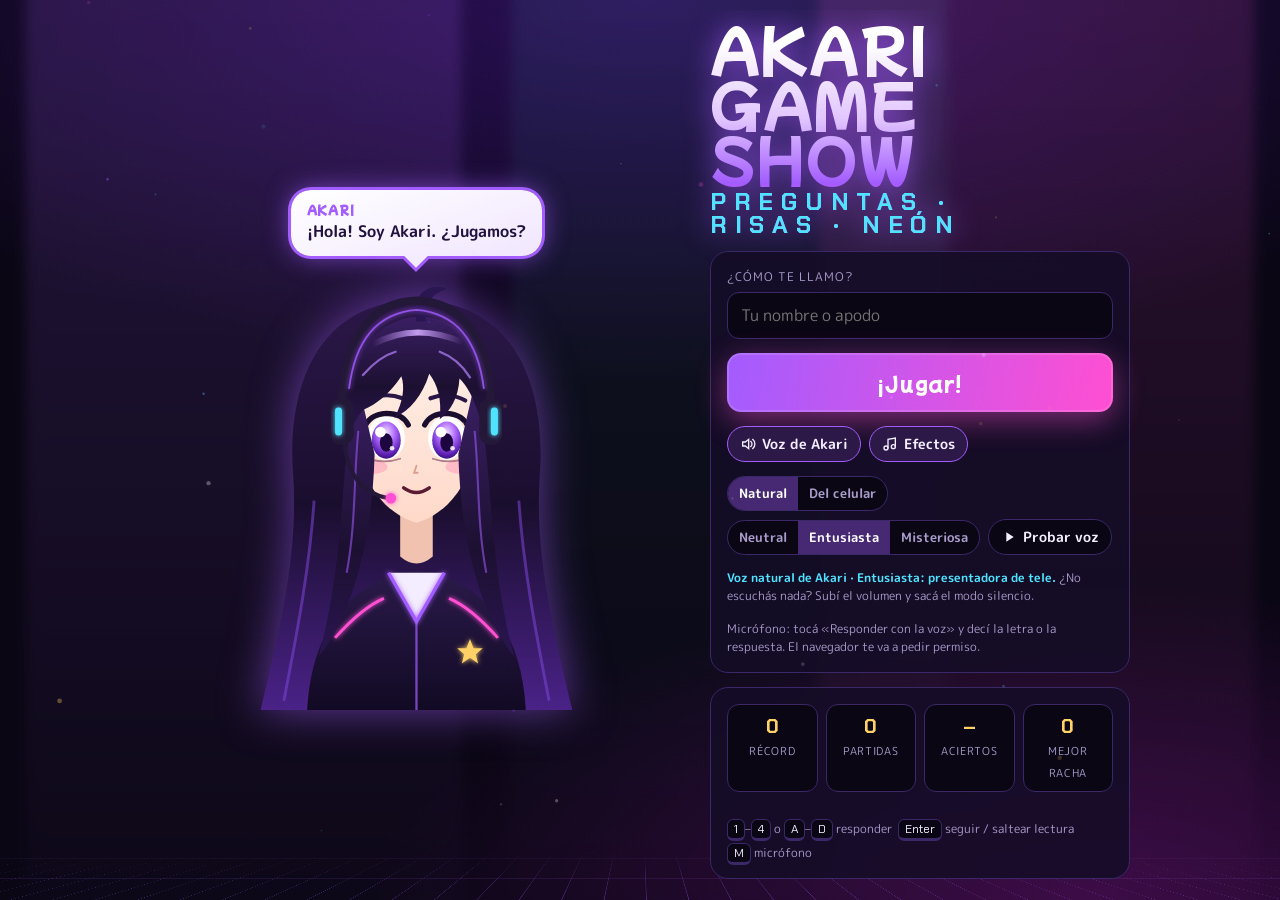
==== commit b95c7841: "Akari: ajustes de locución y botón para saltear la lectura - Praat ya no cambia la duración: la velo" ====
--- a/akari/index.html
+++ b/akari/index.html
@@ -418,7 +418,7 @@
             <div class="stat"><b id="stStreak">0</b><span>Mejor racha</span></div>
           </div>
           <ul class="hist" id="hist"></ul>
-          <div class="keys"><span><kbd>1</kbd>–<kbd>4</kbd> o <kbd>A</kbd>–<kbd>D</kbd> responder</span><span><kbd>Enter</kbd> seguir</span><span><kbd>M</kbd> micrófono</span></div>
+          <div class="keys"><span><kbd>1</kbd>–<kbd>4</kbd> o <kbd>A</kbd>–<kbd>D</kbd> responder</span><span><kbd>Enter</kbd> seguir / saltear lectura</span><span><kbd>M</kbd> micrófono</span></div>
         </div>
       </div>
     </div>
@@ -449,6 +449,7 @@
         <p class="explain" id="explain" hidden></p>
         <div class="actions">
           <button class="btn" id="micBtn" hidden><svg viewBox="0 0 24 24" fill="none" stroke="currentColor" stroke-width="2" stroke-linecap="round"><rect x="9" y="3" width="6" height="11" rx="3"/><path d="M5 11a7 7 0 0 0 14 0M12 18v3"/></svg><span>Responder con la voz</span></button>
+          <button class="btn" id="skipBtn" hidden title="También con Enter o S">Saltear lectura ⏭</button>
           <button class="btn" id="fiftyBtn">50 : 50</button>
           <button class="btn" id="nextBtn" hidden>Siguiente ➜</button>
         </div>
@@ -817,7 +818,8 @@
       t += b.duration / vs.rate + (segs[i].p || 0) * vs.pause / 1000; curSrcs.push(src);
     });
     lastEngine = 'natural'; lipStart();
-    clearTimeout(sayFallback); sayFallback = setTimeout(done, (t - a.currentTime) * 1000 + 150);
+    const last = curSrcs[curSrcs.length - 1]; if (last) last.onended = () => { if (curSrcs.includes(last)) done(); };
+    clearTimeout(sayFallback); sayFallback = setTimeout(done, (t - a.currentTime) * 1000 + 2500); // respaldo si «ended» no llega
   }, fail);
 }
 function speakDevice(spoken, id, done, fail) {
@@ -1076,7 +1078,7 @@
   setMood(q.c === 'tr' ? 'smug' : 'think'); react('lean');
   // El reloj arranca cuando Akari termina de leer la pregunta y las opciones (como mucho a los 16 s)
   const thisQ = cur, go = once(() => { if (state === 'asking' && cur === thisQ && !timerOn) startTimer(TIME); });
-  resetTimer(TIME);
+  resetTimer(TIME); $('#skipBtn').hidden = false;
   say(`${q.c === 'tr' ? 'Atención… esta tiene trampa. ' : ''}${qLine(run.i + 1)} ${q.q}`, {mood: q.c === 'tr' ? 'smug' : 'neutral', segs: SAY.question(run.i + 1, q, cur.order), onDone: go});
   SFX.whoosh(); setTimeout(go, 16000);
 }
@@ -1084,12 +1086,13 @@
 const once = fn => { let did = false; return (...a) => { if (!did) { did = true; fn(...a); } }; };
 // Si el jugador interrumpe la lectura (50:50, micrófono), el reloj arranca ya
 function kickTimer() { if (state === 'asking' && !timerOn) startTimer(TIME); }
+function skipReading() { if (state === 'asking' && !timerOn) { hush(); kickTimer(); } }
 function resetTimer(sec) {
   cancelAnimationFrame(tRAF); timerOn = false; tDur = sec * 1000;
   $('#timerFill').style.transform = 'scaleX(1)'; $('#timerNum').textContent = sec; $('#timer').classList.remove('danger');
 }
 function startTimer(sec) {
-  cancelAnimationFrame(tRAF); tDur = sec * 1000; tStart = performance.now(); lastSec = sec; hurried = false; timerOn = true;
+  cancelAnimationFrame(tRAF); tDur = sec * 1000; tStart = performance.now(); lastSec = sec; hurried = false; timerOn = true; $('#skipBtn').hidden = true;
   const fill = $('#timerFill'), num = $('#timerNum'), tm = $('#timer');
   const loop = () => {
     const left = Math.max(0, tDur - (performance.now() - tStart)); const s = Math.ceil(left / 1000);
@@ -1100,7 +1103,7 @@
   };
   tRAF = requestAnimationFrame(loop);
 }
-function stopTimer() { cancelAnimationFrame(tRAF); if (!timerOn) return tDur / 1000; timerOn = false; return Math.max(0, tDur - (performance.now() - tStart)) / 1000; }
+function stopTimer() { cancelAnimationFrame(tRAF); $('#skipBtn').hidden = true; if (!timerOn) return tDur / 1000; timerOn = false; return Math.max(0, tDur - (performance.now() - tStart)) / 1000; }
 function timeUp() { if (state === 'asking') answer(-1); }
 
 function answer(pos) {
@@ -1234,6 +1237,7 @@
 $('#contBtn').addEventListener('click', () => { SFX.click(); startGame(true); });
 $('#nextBtn').addEventListener('click', next);
 $('#fiftyBtn').addEventListener('click', fifty);
+$('#skipBtn').addEventListener('click', skipReading);
 $('#homeBtn').addEventListener('click', () => { SFX.click(); toTitle(); });
 $('#againBtn').addEventListener('click', () => { SFX.click(); startGame(false); });
 $('#menuBtn').addEventListener('click', () => { SFX.click(); toTitle(); });
@@ -1253,13 +1257,14 @@
     if (idx !== undefined) { e.preventDefault(); answer(idx); return; }
     if (k === 'm' && !micBtn.hidden) { e.preventDefault(); micStart(); return; }
     if (k === 'h') { e.preventDefault(); fifty(); return; }
+    if ((k === 'enter' || k === 's') && !timerOn) { e.preventDefault(); skipReading(); return; }
   } else if (state === 'revealed' && (k === 'enter' || k === ' ')) { e.preventDefault(); next(); }
   else if (state === 'title' && k === 'enter' && document.activeElement === document.body) { $('#playBtn').click(); }
 });
 document.addEventListener('visibilitychange', () => { if (document.hidden) { if (synth) synth.cancel(); if (micOn) micStop(); } });
 
 // Exponer un pequeño gancho para pruebas automatizadas
-window.__akari = {get engine() { return lastEngine; }, get timerOn() { return timerOn; }, engineFor, allSpoken, PACK, SAY, get state() { return state; }, get run() { return run; }, get cur() { return cur; }, matchAnswer, Q};
+window.__akari = {skipReading, get engine() { return lastEngine; }, get timerOn() { return timerOn; }, engineFor, allSpoken, PACK, SAY, get state() { return state; }, get run() { return run; }, get cur() { return cur; }, matchAnswer, Q};
 
 toTitle();
 })();
